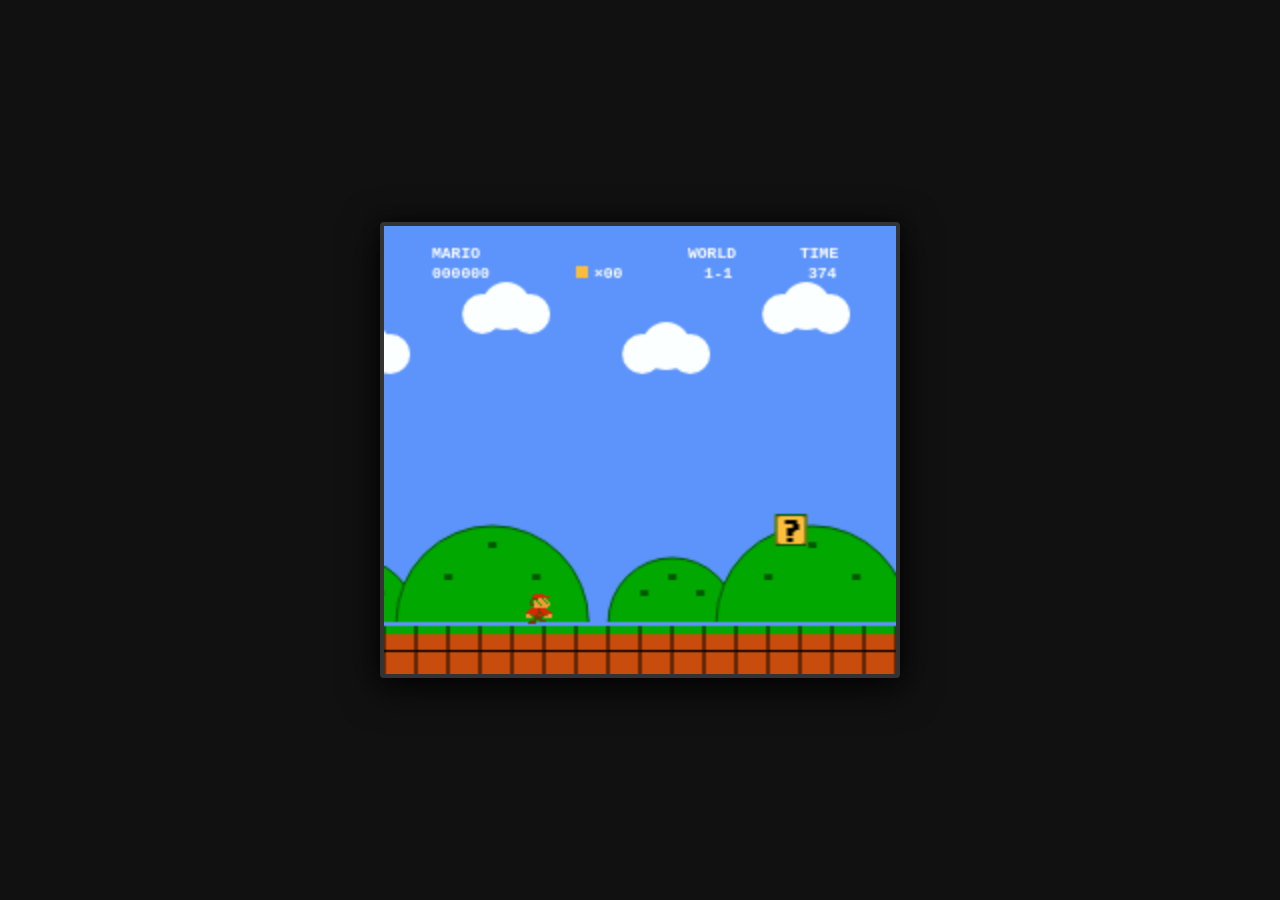
==== index.html @ 2594a38e "Rename .index to index.html" ====
<!DOCTYPE html>
<html lang="en">
<head>
<meta charset="UTF-8">
<meta name="viewport" content="width=device-width, initial-scale=1.0">
<title>Super Mario Auto-Play Retro Demo</title>
<style>
  * {
    margin: 0;
    padding: 0;
    box-sizing: border-box;
  }
  body {
    background: #111;
    display: flex;
    justify-content: center;
    align-items: center;
    min-height: 100vh;
    overflow: hidden;
    font-family: 'Courier New', Courier, monospace;
  }
  #game-container {
    position: relative;
    box-shadow: 0 10px 40px rgba(0,0,0,0.8), 0 0 15px rgba(0,0,0,0.5);
    border: 4px solid #333;
    border-radius: 4px;
    background: #5c94fc;
    line-height: 0;
  }
  canvas {
    image-rendering: pixelated;
    image-rendering: crisp-edges;
    display: block;
  }
</style>
</head>
<body>

<div id="game-container">
  <canvas id="canvas" width="512" height="448"></canvas>
</div>

<script>
// --- VIRTUAL SCREEN CONFIG ---
const V_WIDTH = 256;
const V_HEIGHT = 224;
const canvas = document.getElementById('canvas');
const ctx = canvas.getContext('2d');

// Offscreen buffer for crisp retro pixel scaling
const buffer = document.createElement('canvas');
buffer.width = V_WIDTH;
buffer.height = V_HEIGHT;
const bctx = buffer.getContext('2d');
bctx.imageSmoothingEnabled = false;

// --- AUDIO SYNTHESIS (Web Audio API) ---
const AudioEngine = {
  ctx: null,
  init() {
    if (!this.ctx) {
      const AudioContext = window.AudioContext || window.webkitAudioContext;
      if (AudioContext) this.ctx = new AudioContext();
    }
  },
  playJump() {
    if (!this.ctx) return;
    const now = this.ctx.currentTime;
    const osc = this.ctx.createOscillator();
    const gain = this.ctx.createGain();
    osc.type = 'square';
    osc.frequency.setValueAtTime(140, now);
    osc.frequency.exponentialRampToValueAtTime(560, now + 0.16);
    gain.gain.setValueAtTime(0.08, now);
    gain.gain.linearRampToValueAtTime(0, now + 0.16);
    osc.connect(gain);
    gain.connect(this.ctx.destination);
    osc.start(now);
    osc.stop(now + 0.16);
  },
  playStomp() {
    if (!this.ctx) return;
    const now = this.ctx.currentTime;
    const osc = this.ctx.createOscillator();
    const gain = this.ctx.createGain();
    osc.type = 'triangle';
    osc.frequency.setValueAtTime(120, now);
    osc.frequency.exponentialRampToValueAtTime(30, now + 0.12);
    gain.gain.setValueAtTime(0.12, now);
    gain.gain.linearRampToValueAtTime(0, now + 0.12);
    osc.connect(gain);
    gain.connect(this.ctx.destination);
    osc.start(now);
    osc.stop(now + 0.12);
  },
  playCoin() {
    if (!this.ctx) return;
    const now = this.ctx.currentTime;
    const osc = this.ctx.createOscillator();
    const gain = this.ctx.createGain();
    osc.type = 'sine';
    osc.frequency.setValueAtTime(987.77, now); // B5
    osc.frequency.setValueAtTime(1318.51, now + 0.08); // E6
    gain.gain.setValueAtTime(0.08, now);
    gain.gain.linearRampToValueAtTime(0, now + 0.35);
    osc.connect(gain);
    gain.connect(this.ctx.destination);
    osc.start(now);
    osc.stop(now + 0.35);
  },
  playBump() {
    if (!this.ctx) return;
    const now = this.ctx.currentTime;
    const osc = this.ctx.createOscillator();
    const gain = this.ctx.createGain();
    osc.type = 'square';
    osc.frequency.setValueAtTime(240, now);
    osc.frequency.exponentialRampToValueAtTime(60, now + 0.08);
    gain.gain.setValueAtTime(0.08, now);
    gain.gain.linearRampToValueAtTime(0, now + 0.08);
    osc.connect(gain);
    gain.connect(this.ctx.destination);
    osc.start(now);
    osc.stop(now + 0.08);
  }
};

window.addEventListener('click', () => AudioEngine.init(), { once: true });
window.addEventListener('keydown', () => AudioEngine.init(), { once: true });

// --- COLOR PALETTE (Accurate NES) ---
const C = {
  sky: '#5c94fc',
  groundTop: '#00a800',
  groundDark: '#c84c0c',
  brickLight: '#fc9838',
  brickDark: '#c84c0c',
  brickLine: '#000000',
  qYellow: '#fcbc3c',
  qDark: '#c84c0c',
  qEmpty: '#8c5828',
  white: '#ffffff',
  black: '#000000',
  marioRed: '#d82800',
  marioSkin: '#fc9838',
  marioBrown: '#684000',
  marioBlue: '#0040a0',
  goombaBrown: '#a81000',
  goombaSkin: '#fc9838',
  pipeGreen: '#00a800',
  pipeDark: '#005800',
  pipeLight: '#80d010',
  hillGreen: '#00a800',
  hillBorder: '#005800',
  cloudWhite: '#fcffff',
  cloudBorder: '#9cd8fc'
};

// --- SPRITE GENERATION ENGINE ---
function createPixelSprite(width, height, pixelMap, palette) {
  const c = document.createElement('canvas');
  c.width = width;
  c.height = height;
  const ctx = c.getContext('2d');
  for (let y = 0; y < height; y++) {
    const row = pixelMap[y];
    if (!row) continue;
    for (let x = 0; x < width; x++) {
      const char = row[x];
      if (char && char !== '.' && palette[char]) {
        ctx.fillStyle = palette[char];
        ctx.fillRect(x, y, 1, 1);
      }
    }
  }
  return c;
}

// 16x16 Mario Frames (Small Mario)
const MARIO_PAL = { 'R': C.marioRed, 'S': C.marioSkin, 'B': C.marioBrown };
const marioRun1 = createPixelSprite(16, 16, [
  ".....RRRRR......",
  "....RRRRRRRRR...",
  "....BBBSS.S.....",
  "...B.S.SSS.S....",
  "...B.SS.SSS.S...",
  "...BBSSS.SSSS...",
  ".....SSSSSSS....",
  "...RRRRBRRR.....",
  "..RRRRRBRRRRR...",
  ".RRRRRRBBRRRRR..",
  ".SS.RRBRRBR.SS..",
  ".SSS.BBBB.SSSS..",
  ".....BBBB.......",
  "...BBB..BBB.....",
  "..BBBB..........",
  "................"
], MARIO_PAL);

const marioRun2 = createPixelSprite(16, 16, [
  ".....RRRRR......",
  "....RRRRRRRRR...",
  "....BBBSS.S.....",
  "...B.S.SSS.S....",
  "...B.SS.SSS.S...",
  "...BBSSS.SSSS...",
  ".....SSSSSSS....",
  "....RRRBRRR.....",
  "...RRRRBRRRRR...",
  "..RRRRRBBRRRRR..",
  "..SS.RBRRBR.SS..",
  ".SSS.BBBB.SSSS..",
  "....BBBBBB......",
  "...BBBB..BB.....",
  "....BBB.........",
  "................"
], MARIO_PAL);

const marioRun3 = createPixelSprite(16, 16, [
  ".....RRRRR......",
  "....RRRRRRRRR...",
  "....BBBSS.S.....",
  "...B.S.SSS.S....",
  "...B.SS.SSS.S...",
  "...BBSSS.SSSS...",
  ".....SSSSSSS....",
  ".....RRRBRR.....",
  "...RRRRRBRRR....",
  "..RRRRRRBBRRRR..",
  "..SS.RRBRRBR.SS.",
  ".SSS.BBBB.SSSS..",
  "....BBBBBB......",
  "...BBBB.BBBB....",
  "..BBBB...BBBB...",
  "................"
], MARIO_PAL);

const marioJump = createPixelSprite(16, 16, [
  ".....RRRRR......",
  "....RRRRRRRRR...",
  "....BBBSS.S.....",
  "...B.S.SSS.S....",
  "...B.SS.SSS.S...",
  "...BBSSS.SSSS...",
  ".....SSSSSSS....",
  "....RRRBRR......",
  "..RRRRRRBRRR....",
  ".RRRRRRRBBRRR...",
  ".SS.RRRBRRBR....",
  ".SSS.BBBB.SSSS..",
  "....BBBBBBBSSS..",
  "...BBBB.BBBB....",
  "..BBBB...BBB....",
  ".BBBB..........."
], MARIO_PAL);

// Goomba Sprites
const GOOMBA_PAL = { 'B': C.goombaBrown, 'S': C.goombaSkin, 'K': C.black, 'W': C.white };
const goomba1 = createPixelSprite(16, 16, [
  "......BBBB......",
  "....BBBBBBBB....",
  "...BBBBBBBBBB...",
  "..BBBBBBBBBBBB..",
  ".BBBWKBBBBKWBBB.",
  ".BBBWKBBBBKWBBB.",
  ".BBBWKBBBBKWBBB.",
  "BBBBKKBBBBKKBBBB",
  "BBBBSSSSSSSSBBBB",
  ".BBSSSSSSSSSSBB.",
  "..SSSSSSSSSSSS..",
  "..SSSSSSSSSSSS..",
  "...KKKK..KKKK...",
  "..KKKKK..KKKKK..",
  "..KKKK....KKKK..",
  "................"
], GOOMBA_PAL);

const goomba2 = createPixelSprite(16, 16, [
  "......BBBB......",
  "....BBBBBBBB....",
  "...BBBBBBBBBB...",
  "..BBBBBBBBBBBB..",
  ".BBBWKBBBBKWBBB.",
  ".BBBWKBBBBKWBBB.",
  ".BBBWKBBBBKWBBB.",
  "BBBBKKBBBBKKBBBB",
  "BBBBSSSSSSSSBBBB",
  ".BBSSSSSSSSSSBB.",
  "..SSSSSSSSSSSS..",
  "..SSSSSSSSSSSS..",
  "....KKKK.KKKK...",
  "...KKKKK.KKKKK..",
  "....KKKK..KKKK..",
  "................"
], GOOMBA_PAL);

const goombaFlat = createPixelSprite(16, 16, [
  "................",
  "................",
  "................",
  "................",
  "................",
  "................",
  "................",
  "................",
  "....BBBBBBBB....",
  "..BBBWKKWWKBB...",
  ".BBBBSSSSSSSSBB.",
  "BBSSSSSSSSSSSSBB",
  "BBKKKKKKKKKKKKBB",
  "KKKKKKKKKKKKKKKK",
  "................",
  "................"
], GOOMBA_PAL);

// Piranha Plant Sprites
const PIRANHA_PAL = { 'R': '#d82800', 'W': '#ffffff', 'G': '#00a800', 'K': '#005800' };
const piranha1 = createPixelSprite(16, 24, [
  ".....RRRRRR.....",
  "...RRRWWWWRRR...",
  "..RRRWWWWWWWWR..",
  ".RRRRWWWWWWWWRR.",
  ".RRRWWWWWWWWWWR.",
  ".RRRWWRRRRWWRRR.",
  "..RRRRRRRRRRRR..",
  "...RRRRRRRRRR...",
  "....WWWWWWWW....",
  "....RRRRRRRR....",
  ".....GGGGGG.....",
  ".....GKKKKG.....",
  ".....GKKKKG.....",
  ".....GKKKKG.....",
  "....GGKKKKGG....",
  "...GGGGKKGGGG...",
  "..GGGGGKKGGGGG..",
  ".....GKKKKG.....",
  ".....GKKKKG.....",
  ".....GKKKKG.....",
  ".....GKKKKG.....",
  ".....GKKKKG.....",
  ".....GKKKKG.....",
  ".....GKKKKG....."
], PIRANHA_PAL);

const piranha2 = createPixelSprite(16, 24, [
  ".....RRRRRR.....",
  "...RRRRRRRRRR...",
  "..RRRWWWWWWWWR..",
  ".RRRWWRRRRRWWWR.",
  ".RRRWWRRRRRWWWR.",
  ".RRRWWWWWWWWWWR.",
  "..RRRRRRRRRRRR..",
  "...RRRRRRRRRR...",
  "....WWWWWWWW....",
  "....RRRRRRRR....",
  ".....GGGGGG.....",
  ".....GKKKKG.....",
  ".....GKKKKG.....",
  ".....GKKKKG.....",
  "....GGKKKKGG....",
  "...GGGGKKGGGG...",
  "..GGGGGKKGGGGG..",
  ".....GKKKKG.....",
  ".....GKKKKG.....",
  ".....GKKKKG.....",
  ".....GKKKKG.....",
  ".....GKKKKG.....",
  ".....GKKKKG.....",
  ".....GKKKKG....."
], PIRANHA_PAL);

// Block Textures
function drawQuestionBlock(ctx, x, y, frame) {
  ctx.fillStyle = C.qYellow;
  ctx.fillRect(x, y, 16, 16);
  ctx.fillStyle = C.qDark;
  ctx.strokeRect(x + 0.5, y + 0.5, 15, 15);
  ctx.fillRect(x + 1, y + 1, 1, 1);
  ctx.fillRect(x + 14, y + 1, 1, 1);
  ctx.fillRect(x + 1, y + 14, 1, 1);
  ctx.fillRect(x + 14, y + 14, 1, 1);
  ctx.fillStyle = C.black;
  ctx.fillRect(x + 5, y + 3, 6, 2);
  ctx.fillRect(x + 9, y + 5, 3, 3);
  ctx.fillRect(x + 6, y + 7, 4, 2);
  ctx.fillRect(x + 6, y + 9, 3, 2);
  ctx.fillRect(x + 6, y + 12, 3, 2);
}

function drawEmptyBlock(ctx, x, y) {
  ctx.fillStyle = C.qEmpty;
  ctx.fillRect(x, y, 16, 16);
  ctx.fillStyle = '#4c2800';
  ctx.strokeRect(x + 0.5, y + 0.5, 15, 15);
  ctx.fillRect(x + 1, y + 1, 2, 2);
  ctx.fillRect(x + 13, y + 1, 2, 2);
  ctx.fillRect(x + 1, y + 13, 2, 2);
  ctx.fillRect(x + 13, y + 13, 2, 2);
}

function drawBrickBlock(ctx, x, y) {
  ctx.fillStyle = C.brickDark;
  ctx.fillRect(x, y, 16, 16);
  ctx.fillStyle = C.brickLight;
  ctx.fillRect(x + 1, y + 1, 6, 3);
  ctx.fillRect(x + 9, y + 1, 6, 3);
  ctx.fillRect(x + 1, y + 5, 2, 3);
  ctx.fillRect(x + 5, y + 5, 6, 3);
  ctx.fillRect(x + 13, y + 5, 2, 3);
  ctx.fillRect(x + 1, y + 9, 6, 3);
  ctx.fillRect(x + 9, y + 9, 6, 3);
  ctx.fillRect(x + 1, y + 13, 2, 2);
  ctx.fillRect(x + 5, y + 13, 6, 2);
  ctx.fillRect(x + 13, y + 13, 2, 2);
  ctx.fillStyle = C.brickLine;
  ctx.fillRect(x, y + 4, 16, 1);
  ctx.fillRect(x, y + 8, 16, 1);
  ctx.fillRect(x, y + 12, 16, 1);
  ctx.fillRect(x + 8, y, 1, 4);
  ctx.fillRect(x + 4, y + 4, 1, 4);
  ctx.fillRect(x + 12, y + 4, 1, 4);
  ctx.fillRect(x + 8, y + 8, 1, 4);
  ctx.fillRect(x + 4, y + 12, 1, 4);
  ctx.fillRect(x + 12, y + 12, 1, 4);
}

function drawPipe(ctx, x, y, height) {
  const topH = 15;
  // Rim
  ctx.fillStyle = C.pipeGreen;
  ctx.fillRect(x - 2, y, 36, topH);
  ctx.fillStyle = C.pipeLight;
  ctx.fillRect(x, y + 2, 4, topH - 4);
  ctx.fillStyle = C.pipeDark;
  ctx.fillRect(x + 28, y + 1, 4, topH - 2);
  ctx.fillStyle = C.black;
  ctx.strokeRect(x - 1.5, y + 0.5, 35, topH - 1);
  // Shaft
  const shaftH = height - topH;
  ctx.fillStyle = C.pipeGreen;
  ctx.fillRect(x, y + topH, 32, shaftH);
  ctx.fillStyle = C.pipeLight;
  ctx.fillRect(x + 2, y + topH, 4, shaftH);
  ctx.fillStyle = C.pipeDark;
  ctx.fillRect(x + 26, y + topH, 4, shaftH);
  ctx.fillStyle = C.black;
  ctx.strokeRect(x + 0.5, y + topH - 0.5, 31, shaftH);
}

// --- LEVEL & SCRIPT SETUP ---
const LEVEL_LENGTH = 1600;
let score = 0;
let coins = 0;

// World objects blueprint generator for full seamless looping
function createWorld() {
  return {
    blocks: [
      { id: 1, x: 260, y: 144, type: '?', hit: false, bounce: 0 },
      { id: 2, x: 340, y: 144, type: 'brick', hit: false, bounce: 0 },
      { id: 3, x: 356, y: 144, type: '?', hit: false, bounce: 0 },
      { id: 4, x: 372, y: 144, type: 'brick', hit: false, bounce: 0 },
      { id: 5, x: 388, y: 144, type: '?', hit: false, bounce: 0 },
      { id: 6, x: 404, y: 144, type: 'brick', hit: false, bounce: 0 },
      { id: 7, x: 388, y: 80,  type: '?', hit: false, bounce: 0 },
      { id: 8, x: 740, y: 144, type: 'brick', hit: false, bounce: 0 },
      { id: 9, x: 756, y: 144, type: '?', hit: false, bounce: 0 },
      { id: 10, x: 772, y: 144, type: 'brick', hit: false, bounce: 0 },
      { id: 11, x: 1080, y: 144, type: '?', hit: false, bounce: 0 },
      { id: 12, x: 1120, y: 80,  type: '?', hit: false, bounce: 0 }
    ],
    pipes: [
      { x: 480, h: 32, plant: false },
      { x: 620, h: 48, plant: true, piranhaY: 0, piranhaDir: 1 },
      { x: 860, h: 64, plant: true, piranhaY: 0, piranhaDir: 1 },
      { x: 1260, h: 40, plant: true, piranhaY: 0, piranhaDir: 1 }
    ],
    goombas: [
      { id: 1, x: 360, y: 184, vx: -0.6, state: 'walk', anim: 0, timer: 0 },
      { id: 2, x: 570, y: 184, vx: -0.6, state: 'walk', anim: 0, timer: 0 },
      { id: 3, x: 790, y: 184, vx: -0.6, state: 'walk', anim: 0, timer: 0 },
      { id: 4, x: 820, y: 184, vx: -0.6, state: 'walk', anim: 0, timer: 0 },
      { id: 5, x: 1200, y: 184, vx: -0.6, state: 'walk', anim: 0, timer: 0 }
    ],
    particles: []
  };
}

let world = createWorld();

// Mario state
const mario = {
  x: 40,
  y: 184,
  vx: 1.5,
  vy: 0,
  grounded: true,
  jumping: false,
  frameTimer: 0,
  animFrame: 0
};

// Jump sequence script keyed to exact X positions for speedrun perfection
const scriptedJumps = [
  { triggerX: 236, vy: -5.4 }, // Jump into first ? block
  { triggerX: 334, vy: -5.4 }, // Jump onto brick row
  { triggerX: 374, vy: -5.5 }, // High jump to hit top block
  { triggerX: 440, vy: -5.0 }, // Clear first pipe
  { triggerX: 520, vy: -4.5 }, // Stomp Goomba #2
  { triggerX: 580, vy: -5.8 }, // Leap over second tall pipe
  { triggerX: 728, vy: -5.2 }, // Hit ? block in cluster
  { triggerX: 760, vy: -4.2 }, // Bounce stomp Goomba #3
  { triggerX: 820, vy: -6.0 }, // High leap over tall pipe
  { triggerX: 1056, vy: -5.4 }, // Hit ? block
  { triggerX: 1096, vy: -5.6 }, // Hit high ? block
  { triggerX: 1160, vy: -4.2 }, // Stomp Goomba #5
  { triggerX: 1220, vy: -5.5 }, // Clear final pipe
  { triggerX: 1450, vy: -5.0 }  // Victory hurdle before smooth loop
];

// --- SCENERY DRAWING (Background Hills & Clouds) ---
function drawCloud(ctx, x, y) {
  ctx.fillStyle = C.cloudWhite;
  ctx.beginPath();
  ctx.arc(x + 12, y + 12, 10, 0, Math.PI * 2);
  ctx.arc(x + 24, y + 8, 12, 0, Math.PI * 2);
  ctx.arc(x + 36, y + 12, 10, 0, Math.PI * 2);
  ctx.fill();
  ctx.fillRect(x + 10, y + 10, 28, 8);
}

function drawHill(ctx, x, y, r) {
  ctx.fillStyle = C.hillGreen;
  ctx.beginPath();
  ctx.arc(x, y + r, r, Math.PI, 0);
  ctx.fill();
  ctx.strokeStyle = C.hillBorder;
  ctx.lineWidth = 1;
  ctx.stroke();
  // Hill spots
  ctx.fillStyle = C.hillBorder;
  ctx.fillRect(x - 2, y + 8, 4, 3);
  ctx.fillRect(x - r / 2, y + r / 2, 4, 3);
  ctx.fillRect(x + r / 2 - 4, y + r / 2, 4, 3);
}

// --- MAIN SIMULATION & RENDER LOOP ---
let globalFrame = 0;

function update() {
  globalFrame++;

  // Mario running logic
  mario.x += mario.vx;
  mario.y += mario.vy;

  // Apply gravity
  if (!mario.grounded) {
    mario.vy += 0.28;
  }

  // Ground collision
  const groundLevel = 184;
  let currentSurfaceY = groundLevel;

  // Pipe collisions (land on top)
  world.pipes.forEach(pipe => {
    const pipeTop = 200 - pipe.h;
    if (mario.x + 12 > pipe.x && mario.x + 4 < pipe.x + 32) {
      if (mario.y + 16 <= pipeTop + 6 && mario.vy >= 0) {
        currentSurfaceY = Math.min(currentSurfaceY, pipeTop - 16);
      }
    }
  });

  // Block top collisions (stand on blocks)
  world.blocks.forEach(b => {
    if (mario.x + 12 > b.x && mario.x + 4 < b.x + 16) {
      if (mario.y + 16 <= b.y + 6 && mario.vy >= 0) {
        currentSurfaceY = Math.min(currentSurfaceY, b.y - 16);
      }
    }
  });

  if (mario.y >= currentSurfaceY) {
    mario.y = currentSurfaceY;
    mario.vy = 0;
    mario.grounded = true;
  } else {
    mario.grounded = false;
  }

  // Scripted Jumping
  scriptedJumps.forEach(j => {
    if (Math.abs(mario.x - j.triggerX) < mario.vx) {
      mario.vy = j.vy;
      mario.grounded = false;
      AudioEngine.playJump();
    }
  });

  // Under-block bumping detection
  world.blocks.forEach(b => {
    if (!b.hit && mario.vy < 0) {
      if (mario.x + 12 > b.x && mario.x + 4 < b.x + 16) {
        if (mario.y <= b.y + 16 && mario.y >= b.y + 8) {
          b.hit = true;
          b.bounce = -4;
          mario.vy = 1;
          AudioEngine.playBump();

          if (b.type === '?') {
            AudioEngine.playCoin();
            coins++;
            score += 200;
            // Pop out animated coin particle
            world.particles.push({
              x: b.x + 4,
              y: b.y - 12,
              vy: -4,
              timer: 0,
              type: 'coin'
            });
          }
        }
      }
    }
    // Block bounce physics
    if (b.bounce < 0) {
      b.bounce += 0.5;
    } else {
      b.bounce = 0;
    }
  });

  // Piranha plant animation in pipes
  world.pipes.forEach(pipe => {
    if (pipe.plant) {
      // Retract plant safely into pipe if Mario is close
      const dist = Math.abs((mario.x + 8) - (pipe.x + 16));
      if (dist < 48) {
        if (pipe.piranhaY < 24) pipe.piranhaY += 1.2;
      } else {
        if (pipe.piranhaDir === 1) {
          pipe.piranhaY -= 0.35;
          if (pipe.piranhaY <= -20) pipe.piranhaDir = -1;
        } else {
          pipe.piranhaY += 0.35;
          if (pipe.piranhaY >= 20) pipe.piranhaDir = 1;
        }
      }
    }
  });

  // Goombas update & stomp detection
  world.goombas.forEach(g => {
    if (g.state === 'walk') {
      g.x += g.vx;
      g.anim += 0.08;

      // Mario stomp Goomba
      if (
        mario.x + 12 > g.x &&
        mario.x + 4 < g.x + 16 &&
        mario.y + 16 >= g.y &&
        mario.y + 16 <= g.y + 10 &&
        mario.vy > 0
      ) {
        g.state = 'flat';
        mario.vy = -3.2; // Bounce Mario up
        score += 100;
        AudioEngine.playStomp();
      }
    } else if (g.state === 'flat') {
      g.timer++;
    }
  });

  // Floating score/coin particles update
  for (let i = world.particles.length - 1; i >= 0; i--) {
    const p = world.particles[i];
    p.y += p.vy;
    p.vy += 0.25;
    p.timer++;
    if (p.timer > 30) {
      world.particles.splice(i, 1);
    }
  }

  // Mario Animation state
  if (mario.grounded) {
    mario.frameTimer += 0.2;
    mario.animFrame = Math.floor(mario.frameTimer) % 3;
  }

  // Seamless World Loop Reset
  if (mario.x >= LEVEL_LENGTH) {
    mario.x = 40;
    world = createWorld(); // Fresh reset for seamless continuity
  }
}

function render() {
  // Clear buffer
  bctx.fillStyle = C.sky;
  bctx.fillRect(0, 0, V_WIDTH, V_HEIGHT);

  // Camera follows Mario smoothly with dynamic lead
  const cameraX = mario.x - 70;

  // --- PARALLAX BACKGROUND ---
  // Far clouds (0.2x speed)
  const cloudOffset = -(cameraX * 0.2) % 300;
  for (let cx = cloudOffset - 100; cx < V_WIDTH + 100; cx += 150) {
    drawCloud(bctx, cx, 32);
    drawCloud(bctx, cx + 80, 52);
  }

  // Hills (0.4x speed)
  const hillOffset = -(cameraX * 0.4) % 250;
  for (let hx = hillOffset - 80; hx < V_WIDTH + 80; hx += 160) {
    drawHill(bctx, hx, 150, 48);
    drawHill(bctx, hx + 90, 166, 32);
  }

  // Ground layer
  bctx.fillStyle = C.groundTop;
  bctx.fillRect(0, 200, V_WIDTH, 4);
  bctx.fillStyle = C.groundDark;
  bctx.fillRect(0, 204, V_WIDTH, 20);

  // Ground brick grid seams
  bctx.fillStyle = C.brickLine;
  const groundTileOffset = -cameraX % 16;
  for (let gx = groundTileOffset; gx < V_WIDTH; gx += 16) {
    bctx.fillRect(gx, 200, 1, 24);
    bctx.fillRect(gx, 212, 16, 1);
  }

  bctx.save();
  bctx.translate(-cameraX, 0);

  // --- BLOCKS ---
  world.blocks.forEach(b => {
    const drawY = b.y + b.bounce;
    if (b.type === '?') {
      if (b.hit) {
        drawEmptyBlock(bctx, b.x, drawY);
      } else {
        drawQuestionBlock(bctx, b.x, drawY, globalFrame);
      }
    } else if (b.type === 'brick') {
      drawBrickBlock(bctx, b.x, drawY);
    }
  });

  // --- PIPES & PIRANHA PLANTS ---
  world.pipes.forEach(pipe => {
    const pipeTop = 200 - pipe.h;

    // Draw Piranha behind pipe rim
    if (pipe.plant) {
      const piranhaSprite = Math.floor(globalFrame / 10) % 2 === 0 ? piranha1 : piranha2;
      const pY = pipeTop + pipe.piranhaY;
      bctx.drawImage(piranhaSprite, pipe.x + 8, pY);
    }

    // Pipe body covers plant stalk
    drawPipe(bctx, pipe.x, pipeTop, pipe.h);
  });

  // --- GOOMBAS ---
  world.goombas.forEach(g => {
    if (g.state === 'walk') {
      const frame = Math.floor(g.anim) % 2 === 0 ? goomba1 : goomba2;
      bctx.drawImage(frame, g.x, g.y);
    } else if (g.state === 'flat' && g.timer < 30) {
      bctx.drawImage(goombaFlat, g.x, g.y + 6);
    }
  });

  // --- COIN PARTICLES ---
  world.particles.forEach(p => {
    if (p.type === 'coin') {
      bctx.fillStyle = C.qYellow;
      const spin = Math.floor(p.timer / 3) % 4;
      const w = spin === 1 || spin === 3 ? 4 : 8;
      bctx.fillRect(p.x + (8 - w) / 2, p.y, w, 12);
      bctx.fillStyle = C.white;
      bctx.fillRect(p.x + (8 - w) / 2 + 1, p.y + 2, 2, 8);
    }
  });

  // --- MARIO ---
  let marioSprite;
  if (!mario.grounded) {
    marioSprite = marioJump;
  } else {
    marioSprite = [marioRun1, marioRun2, marioRun3][mario.animFrame];
  }
  bctx.drawImage(marioSprite, mario.x, mario.y);

  bctx.restore();

  // --- RETRO HUD (Fixed on top of screen) ---
  bctx.font = 'bold 8px "Courier New", monospace';
  bctx.fillStyle = C.white;

  // MARIO & Score
  bctx.fillText('MARIO', 24, 16);
  bctx.fillText(String(score).padStart(6, '0'), 24, 26);

  // Coins counter
  bctx.fillStyle = C.qYellow;
  bctx.fillRect(96, 20, 6, 6);
  bctx.fillStyle = C.white;
  bctx.fillText('×' + String(coins).padStart(2, '0'), 105, 26);

  // World info
  bctx.fillText('WORLD', 152, 16);
  bctx.fillText('1-1', 160, 26);

  // Time
  bctx.fillText('TIME', 208, 16);
  bctx.fillText('374', 212, 26);

  // Scale crisp virtual buffer to fit real canvas
  ctx.drawImage(buffer, 0, 0, canvas.width, canvas.height);
}

// --- GAME LOOP ---
function loop() {
  update();
  render();
  requestAnimationFrame(loop);
}

requestAnimationFrame(loop);
</script>
</body>
</html>
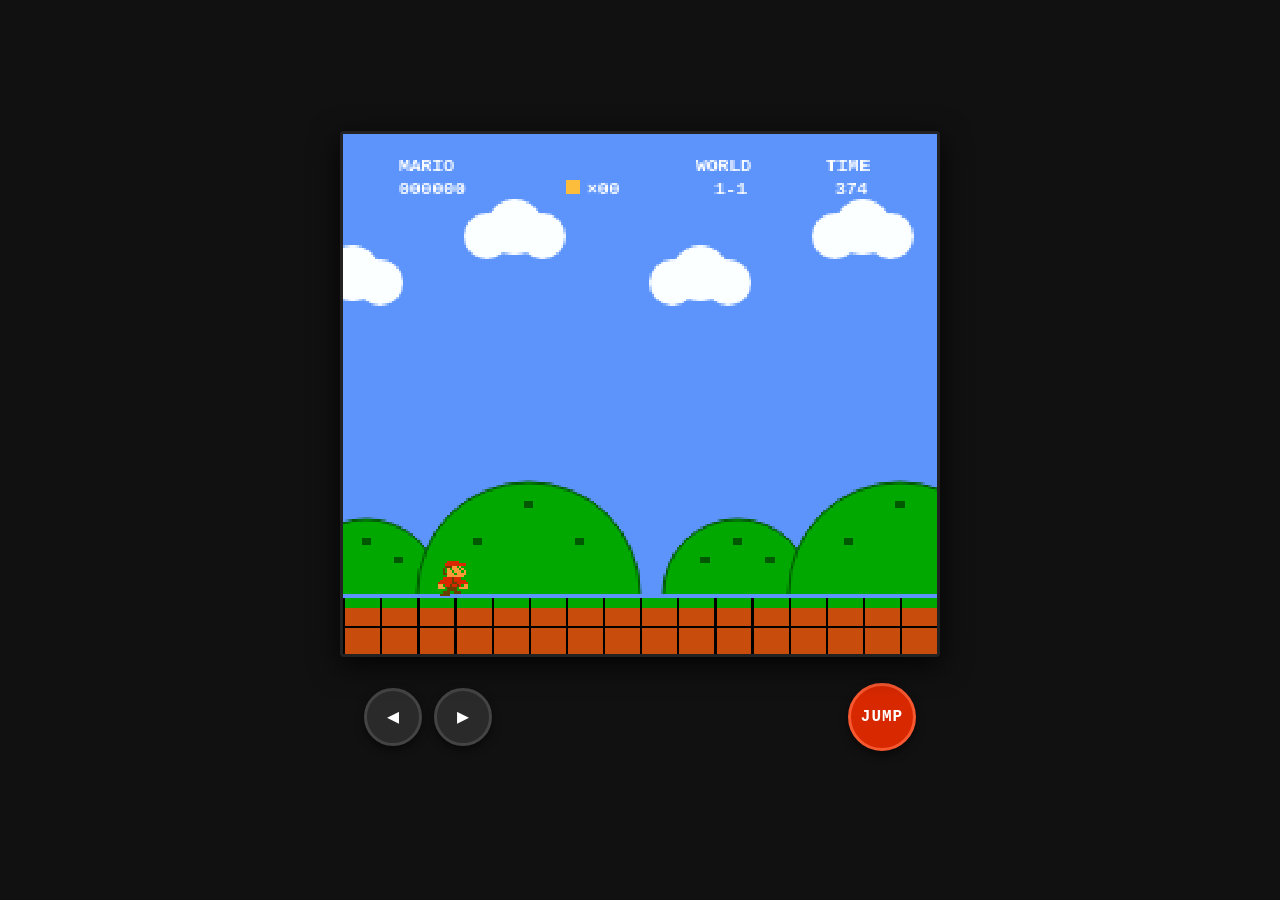
==== commit 8697d871: "Update index.html" ====
--- a/index.html
+++ b/index.html
@@ -2,59 +2,126 @@
 <html lang="en">
 <head>
 <meta charset="UTF-8">
-<meta name="viewport" content="width=device-width, initial-scale=1.0">
-<title>Super Mario Auto-Play Retro Demo</title>
+<meta name="viewport" content="width=device-width, initial-scale=1.0, maximum-scale=1.0, user-scalable=no">
+<title>Super Mario - Mobile & Desktop Playable</title>
 <style>
   * {
     margin: 0;
     padding: 0;
     box-sizing: border-box;
+    -webkit-touch-callout: none;
+    -webkit-user-select: none;
+    user-select: none;
   }
   body {
     background: #111;
     display: flex;
+    flex-direction: column;
     justify-content: center;
     align-items: center;
     min-height: 100vh;
     overflow: hidden;
+    touch-action: none;
     font-family: 'Courier New', Courier, monospace;
   }
-  #game-container {
+  #game-wrapper {
     position: relative;
-    box-shadow: 0 10px 40px rgba(0,0,0,0.8), 0 0 15px rgba(0,0,0,0.5);
-    border: 4px solid #333;
+    display: flex;
+    flex-direction: column;
+    align-items: center;
+    width: 100%;
+    max-width: 600px;
+  }
+  #canvas-container {
+    position: relative;
+    width: 100%;
+    background: #5c94fc;
+    box-shadow: 0 8px 30px rgba(0,0,0,0.8);
+    border: 3px solid #222;
     border-radius: 4px;
-    background: #5c94fc;
     line-height: 0;
+    aspect-ratio: 256 / 224;
   }
   canvas {
+    width: 100%;
+    height: 100%;
     image-rendering: pixelated;
     image-rendering: crisp-edges;
     display: block;
   }
+
+  /* Mobile On-Screen Controller */
+  #touch-controls {
+    display: flex;
+    justify-content: space-between;
+    align-items: center;
+    width: 100%;
+    padding: 18px 24px;
+    margin-top: 8px;
+    touch-action: none;
+  }
+  .dpad {
+    display: flex;
+    gap: 12px;
+  }
+  .btn {
+    width: 58px;
+    height: 58px;
+    background: #2a2a2a;
+    border: 3px solid #444;
+    border-radius: 50%;
+    color: #fff;
+    font-size: 20px;
+    font-weight: bold;
+    display: flex;
+    justify-content: center;
+    align-items: center;
+    box-shadow: 0 4px 8px rgba(0,0,0,0.5);
+    cursor: pointer;
+    transition: transform 0.05s, background 0.05s;
+  }
+  .btn:active, .btn.pressed {
+    background: #444;
+    transform: scale(0.92);
+    border-color: #666;
+  }
+  .btn-jump {
+    width: 68px;
+    height: 68px;
+    background: #d82800;
+    border-color: #f85830;
+    font-size: 16px;
+    letter-spacing: 1px;
+  }
+  .btn-jump:active, .btn-jump.pressed {
+    background: #a81000;
+  }
 </style>
 </head>
 <body>
 
-<div id="game-container">
-  <canvas id="canvas" width="512" height="448"></canvas>
+<div id="game-wrapper">
+  <div id="canvas-container">
+    <canvas id="canvas" width="256" height="224"></canvas>
+  </div>
+
+  <div id="touch-controls">
+    <div class="dpad">
+      <div class="btn" id="btn-left">◀</div>
+      <div class="btn" id="btn-right">▶</div>
+    </div>
+    <div class="btn btn-jump" id="btn-jump">JUMP</div>
+  </div>
 </div>
 
 <script>
-// --- VIRTUAL SCREEN CONFIG ---
 const V_WIDTH = 256;
 const V_HEIGHT = 224;
 const canvas = document.getElementById('canvas');
 const ctx = canvas.getContext('2d');
-
-// Offscreen buffer for crisp retro pixel scaling
-const buffer = document.createElement('canvas');
-buffer.width = V_WIDTH;
-buffer.height = V_HEIGHT;
-const bctx = buffer.getContext('2d');
-bctx.imageSmoothingEnabled = false;
-
-// --- AUDIO SYNTHESIS (Web Audio API) ---
+ctx.imageSmoothingEnabled = false;
+
+// --- AUDIO SYNTHESIS ---
 const AudioEngine = {
   ctx: null,
   init() {
@@ -99,8 +166,8 @@
     const osc = this.ctx.createOscillator();
     const gain = this.ctx.createGain();
     osc.type = 'sine';
-    osc.frequency.setValueAtTime(987.77, now); // B5
-    osc.frequency.setValueAtTime(1318.51, now + 0.08); // E6
+    osc.frequency.setValueAtTime(987.77, now);
+    osc.frequency.setValueAtTime(1318.51, now + 0.08);
     gain.gain.setValueAtTime(0.08, now);
     gain.gain.linearRampToValueAtTime(0, now + 0.35);
     osc.connect(gain);
@@ -126,9 +193,47 @@
 };
 
 window.addEventListener('click', () => AudioEngine.init(), { once: true });
-window.addEventListener('keydown', () => AudioEngine.init(), { once: true });
-
-// --- COLOR PALETTE (Accurate NES) ---
+window.addEventListener('touchstart', () => AudioEngine.init(), { once: true });
+
+// --- INPUT HANDLER (Keyboard + Multi-touch) ---
+const keys = { left: false, right: false, jump: false };
+
+window.addEventListener('keydown', (e) => {
+  AudioEngine.init();
+  if (['ArrowLeft', 'KeyA'].includes(e.code)) keys.left = true;
+  if (['ArrowRight', 'KeyD'].includes(e.code)) keys.right = true;
+  if (['ArrowUp', 'KeyW', 'Space'].includes(e.code)) keys.jump = true;
+});
+
+window.addEventListener('keyup', (e) => {
+  if (['ArrowLeft', 'KeyA'].includes(e.code)) keys.left = false;
+  if (['ArrowRight', 'KeyD'].includes(e.code)) keys.right = false;
+  if (['ArrowUp', 'KeyW', 'Space'].includes(e.code)) keys.jump = false;
+});
+
+function bindTouch(elementId, actionKey) {
+  const btn = document.getElementById(elementId);
+  const press = (e) => {
+    e.preventDefault();
+    AudioEngine.init();
+    keys[actionKey] = true;
+    btn.classList.add('pressed');
+  };
+  const release = (e) => {
+    e.preventDefault();
+    keys[actionKey] = false;
+    btn.classList.remove('pressed');
+  };
+  btn.addEventListener('touchstart', press, { passive: false });
+  btn.addEventListener('touchend', release, { passive: false });
+  btn.addEventListener('touchcancel', release, { passive: false });
+}
+
+bindTouch('btn-left', 'left');
+bindTouch('btn-right', 'right');
+bindTouch('btn-jump', 'jump');
+
+// --- RETRO NES PALETTE ---
 const C = {
   sky: '#5c94fc',
   groundTop: '#00a800',
@@ -144,7 +249,6 @@
   marioRed: '#d82800',
   marioSkin: '#fc9838',
   marioBrown: '#684000',
-  marioBlue: '#0040a0',
   goombaBrown: '#a81000',
   goombaSkin: '#fc9838',
   pipeGreen: '#00a800',
@@ -152,31 +256,29 @@
   pipeLight: '#80d010',
   hillGreen: '#00a800',
   hillBorder: '#005800',
-  cloudWhite: '#fcffff',
-  cloudBorder: '#9cd8fc'
+  cloudWhite: '#fcffff'
 };
 
-// --- SPRITE GENERATION ENGINE ---
+// --- PIXEL SPRITE FACTORY ---
 function createPixelSprite(width, height, pixelMap, palette) {
   const c = document.createElement('canvas');
   c.width = width;
   c.height = height;
-  const ctx = c.getContext('2d');
+  const pctx = c.getContext('2d');
   for (let y = 0; y < height; y++) {
     const row = pixelMap[y];
     if (!row) continue;
     for (let x = 0; x < width; x++) {
       const char = row[x];
       if (char && char !== '.' && palette[char]) {
-        ctx.fillStyle = palette[char];
-        ctx.fillRect(x, y, 1, 1);
+        pctx.fillStyle = palette[char];
+        pctx.fillRect(x, y, 1, 1);
       }
     }
   }
   return c;
 }
 
-// 16x16 Mario Frames (Small Mario)
 const MARIO_PAL = { 'R': C.marioRed, 'S': C.marioSkin, 'B': C.marioBrown };
 const marioRun1 = createPixelSprite(16, 16, [
   ".....RRRRR......",
@@ -254,7 +356,6 @@
   ".BBBB..........."
 ], MARIO_PAL);
 
-// Goomba Sprites
 const GOOMBA_PAL = { 'B': C.goombaBrown, 'S': C.goombaSkin, 'K': C.black, 'W': C.white };
 const goomba1 = createPixelSprite(16, 16, [
   "......BBBB......",
@@ -313,7 +414,6 @@
   "................"
 ], GOOMBA_PAL);
 
-// Piranha Plant Sprites
 const PIRANHA_PAL = { 'R': '#d82800', 'W': '#ffffff', 'G': '#00a800', 'K': '#005800' };
 const piranha1 = createPixelSprite(16, 24, [
   ".....RRRRRR.....",
@@ -369,8 +469,8 @@
   ".....GKKKKG....."
 ], PIRANHA_PAL);
 
-// Block Textures
-function drawQuestionBlock(ctx, x, y, frame) {
+// --- TILE & ENVIRONMENT RENDERERS ---
+function drawQuestionBlock(ctx, x, y) {
   ctx.fillStyle = C.qYellow;
   ctx.fillRect(x, y, 16, 16);
   ctx.fillStyle = C.qDark;
@@ -426,7 +526,6 @@
 
 function drawPipe(ctx, x, y, height) {
   const topH = 15;
-  // Rim
   ctx.fillStyle = C.pipeGreen;
   ctx.fillRect(x - 2, y, 36, topH);
   ctx.fillStyle = C.pipeLight;
@@ -435,7 +534,7 @@
   ctx.fillRect(x + 28, y + 1, 4, topH - 2);
   ctx.fillStyle = C.black;
   ctx.strokeRect(x - 1.5, y + 0.5, 35, topH - 1);
-  // Shaft
+
   const shaftH = height - topH;
   ctx.fillStyle = C.pipeGreen;
   ctx.fillRect(x, y + topH, 32, shaftH);
@@ -447,12 +546,35 @@
   ctx.strokeRect(x + 0.5, y + topH - 0.5, 31, shaftH);
 }
 
-// --- LEVEL & SCRIPT SETUP ---
+function drawCloud(ctx, x, y) {
+  ctx.fillStyle = C.cloudWhite;
+  ctx.beginPath();
+  ctx.arc(x + 12, y + 12, 10, 0, Math.PI * 2);
+  ctx.arc(x + 24, y + 8, 12, 0, Math.PI * 2);
+  ctx.arc(x + 36, y + 12, 10, 0, Math.PI * 2);
+  ctx.fill();
+  ctx.fillRect(x + 10, y + 10, 28, 8);
+}
+
+function drawHill(ctx, x, y, r) {
+  ctx.fillStyle = C.hillGreen;
+  ctx.beginPath();
+  ctx.arc(x, y + r, r, Math.PI, 0);
+  ctx.fill();
+  ctx.strokeStyle = C.hillBorder;
+  ctx.lineWidth = 1;
+  ctx.stroke();
+  ctx.fillStyle = C.hillBorder;
+  ctx.fillRect(x - 2, y + 8, 4, 3);
+  ctx.fillRect(x - r / 2, y + r / 2, 4, 3);
+  ctx.fillRect(x + r / 2 - 4, y + r / 2, 4, 3);
+}
+
+// --- WORLD BLUEPRINT ---
 const LEVEL_LENGTH = 1600;
 let score = 0;
 let coins = 0;
 
-// World objects blueprint generator for full seamless looping
 function createWorld() {
   return {
     blocks: [
@@ -488,132 +610,103 @@
 
 let world = createWorld();
 
-// Mario state
+// Playable Mario State
 const mario = {
   x: 40,
   y: 184,
-  vx: 1.5,
+  vx: 0,
   vy: 0,
+  speed: 1.8,
   grounded: true,
-  jumping: false,
+  facingRight: true,
   frameTimer: 0,
-  animFrame: 0
+  animFrame: 0,
+  canJump: true
 };
 
-// Jump sequence script keyed to exact X positions for speedrun perfection
-const scriptedJumps = [
-  { triggerX: 236, vy: -5.4 }, // Jump into first ? block
-  { triggerX: 334, vy: -5.4 }, // Jump onto brick row
-  { triggerX: 374, vy: -5.5 }, // High jump to hit top block
-  { triggerX: 440, vy: -5.0 }, // Clear first pipe
-  { triggerX: 520, vy: -4.5 }, // Stomp Goomba #2
-  { triggerX: 580, vy: -5.8 }, // Leap over second tall pipe
-  { triggerX: 728, vy: -5.2 }, // Hit ? block in cluster
-  { triggerX: 760, vy: -4.2 }, // Bounce stomp Goomba #3
-  { triggerX: 820, vy: -6.0 }, // High leap over tall pipe
-  { triggerX: 1056, vy: -5.4 }, // Hit ? block
-  { triggerX: 1096, vy: -5.6 }, // Hit high ? block
-  { triggerX: 1160, vy: -4.2 }, // Stomp Goomba #5
-  { triggerX: 1220, vy: -5.5 }, // Clear final pipe
-  { triggerX: 1450, vy: -5.0 }  // Victory hurdle before smooth loop
-];
-
-// --- SCENERY DRAWING (Background Hills & Clouds) ---
-function drawCloud(ctx, x, y) {
-  ctx.fillStyle = C.cloudWhite;
-  ctx.beginPath();
-  ctx.arc(x + 12, y + 12, 10, 0, Math.PI * 2);
-  ctx.arc(x + 24, y + 8, 12, 0, Math.PI * 2);
-  ctx.arc(x + 36, y + 12, 10, 0, Math.PI * 2);
-  ctx.fill();
-  ctx.fillRect(x + 10, y + 10, 28, 8);
-}
-
-function drawHill(ctx, x, y, r) {
-  ctx.fillStyle = C.hillGreen;
-  ctx.beginPath();
-  ctx.arc(x, y + r, r, Math.PI, 0);
-  ctx.fill();
-  ctx.strokeStyle = C.hillBorder;
-  ctx.lineWidth = 1;
-  ctx.stroke();
-  // Hill spots
-  ctx.fillStyle = C.hillBorder;
-  ctx.fillRect(x - 2, y + 8, 4, 3);
-  ctx.fillRect(x - r / 2, y + r / 2, 4, 3);
-  ctx.fillRect(x + r / 2 - 4, y + r / 2, 4, 3);
-}
-
-// --- MAIN SIMULATION & RENDER LOOP ---
 let globalFrame = 0;
 
 function update() {
   globalFrame++;
 
-  // Mario running logic
-  mario.x += mario.vx;
-  mario.y += mario.vy;
-
-  // Apply gravity
+  // Horizontal Movement
+  if (keys.left) {
+    mario.vx = -mario.speed;
+    mario.facingRight = false;
+  } else if (keys.right) {
+    mario.vx = mario.speed;
+    mario.facingRight = true;
+  } else {
+    mario.vx = 0;
+  }
+
+  // Jump Input
+  if (keys.jump && mario.grounded && mario.canJump) {
+    mario.vy = -5.6;
+    mario.grounded = false;
+    mario.canJump = false;
+    AudioEngine.playJump();
+  }
+  if (!keys.jump) {
+    mario.canJump = true;
+  }
+
+  // Gravity
   if (!mario.grounded) {
     mario.vy += 0.28;
   }
 
-  // Ground collision
+  // Next proposed position
+  const nextX = mario.x + mario.vx;
+  const nextY = mario.y + mario.vy;
+
+  // Ground level
   const groundLevel = 184;
-  let currentSurfaceY = groundLevel;
-
-  // Pipe collisions (land on top)
+  let floorY = groundLevel;
+
+  // Pipe Solid Collisions
   world.pipes.forEach(pipe => {
     const pipeTop = 200 - pipe.h;
+    const pipeLeft = pipe.x - 2;
+    const pipeRight = pipe.x + 34;
+
+    // Side collision
+    if (nextY + 16 > pipeTop && mario.y < 200) {
+      if (mario.vx > 0 && mario.x + 14 <= pipeLeft && nextX + 14 >= pipeLeft) {
+        mario.vx = 0;
+      } else if (mario.vx < 0 && mario.x + 2 >= pipeRight && nextX + 2 <= pipeRight) {
+        mario.vx = 0;
+      }
+    }
+
+    // Top collision
     if (mario.x + 12 > pipe.x && mario.x + 4 < pipe.x + 32) {
       if (mario.y + 16 <= pipeTop + 6 && mario.vy >= 0) {
-        currentSurfaceY = Math.min(currentSurfaceY, pipeTop - 16);
+        floorY = Math.min(floorY, pipeTop - 16);
       }
     }
   });
 
-  // Block top collisions (stand on blocks)
+  // Apply horizontal movement
+  mario.x += mario.vx;
+  if (mario.x < 0) mario.x = 0;
+
+  // Block Collisions
   world.blocks.forEach(b => {
-    if (mario.x + 12 > b.x && mario.x + 4 < b.x + 16) {
-      if (mario.y + 16 <= b.y + 6 && mario.vy >= 0) {
-        currentSurfaceY = Math.min(currentSurfaceY, b.y - 16);
-      }
-    }
-  });
-
-  if (mario.y >= currentSurfaceY) {
-    mario.y = currentSurfaceY;
-    mario.vy = 0;
-    mario.grounded = true;
-  } else {
-    mario.grounded = false;
-  }
-
-  // Scripted Jumping
-  scriptedJumps.forEach(j => {
-    if (Math.abs(mario.x - j.triggerX) < mario.vx) {
-      mario.vy = j.vy;
-      mario.grounded = false;
-      AudioEngine.playJump();
-    }
-  });
-
-  // Under-block bumping detection
-  world.blocks.forEach(b => {
-    if (!b.hit && mario.vy < 0) {
-      if (mario.x + 12 > b.x && mario.x + 4 < b.x + 16) {
-        if (mario.y <= b.y + 16 && mario.y >= b.y + 8) {
+    // Underneath bump
+    if (mario.vy < 0 && mario.x + 12 > b.x && mario.x + 4 < b.x + 16) {
+      if (mario.y <= b.y + 16 && mario.y >= b.y + 8) {
+        mario.y = b.y + 16;
+        mario.vy = 1;
+        b.bounce = -4;
+        AudioEngine.playBump();
+
+        if (!b.hit) {
           b.hit = true;
-          b.bounce = -4;
-          mario.vy = 1;
-          AudioEngine.playBump();
-
           if (b.type === '?') {
             AudioEngine.playCoin();
             coins++;
             score += 200;
-            // Pop out animated coin particle
             world.particles.push({
               x: b.x + 4,
               y: b.y - 12,
@@ -625,18 +718,32 @@
         }
       }
     }
-    // Block bounce physics
-    if (b.bounce < 0) {
-      b.bounce += 0.5;
-    } else {
-      b.bounce = 0;
-    }
+
+    // Top of block
+    if (mario.x + 12 > b.x && mario.x + 4 < b.x + 16) {
+      if (mario.y + 16 <= b.y + 6 && mario.vy >= 0) {
+        floorY = Math.min(floorY, b.y - 16);
+      }
+    }
+
+    if (b.bounce < 0) b.bounce += 0.5;
+    else b.bounce = 0;
   });
 
-  // Piranha plant animation in pipes
+  // Apply Vertical movement
+  mario.y += mario.vy;
+
+  if (mario.y >= floorY) {
+    mario.y = floorY;
+    mario.vy = 0;
+    mario.grounded = true;
+  } else {
+    mario.grounded = false;
+  }
+
+  // Piranha Plants
   world.pipes.forEach(pipe => {
     if (pipe.plant) {
-      // Retract plant safely into pipe if Mario is close
       const dist = Math.abs((mario.x + 8) - (pipe.x + 16));
       if (dist < 48) {
         if (pipe.piranhaY < 24) pipe.piranhaY += 1.2;
@@ -652,13 +759,12 @@
     }
   });
 
-  // Goombas update & stomp detection
+  // Goombas stomp & walking
   world.goombas.forEach(g => {
     if (g.state === 'walk') {
       g.x += g.vx;
       g.anim += 0.08;
 
-      // Mario stomp Goomba
       if (
         mario.x + 12 > g.x &&
         mario.x + 4 < g.x + 16 &&
@@ -667,7 +773,7 @@
         mario.vy > 0
       ) {
         g.state = 'flat';
-        mario.vy = -3.2; // Bounce Mario up
+        mario.vy = -3.8;
         score += 100;
         AudioEngine.playStomp();
       }
@@ -676,159 +782,149 @@
     }
   });
 
-  // Floating score/coin particles update
+  // Particle updates
   for (let i = world.particles.length - 1; i >= 0; i--) {
     const p = world.particles[i];
     p.y += p.vy;
     p.vy += 0.25;
     p.timer++;
-    if (p.timer > 30) {
-      world.particles.splice(i, 1);
-    }
-  }
-
-  // Mario Animation state
-  if (mario.grounded) {
+    if (p.timer > 30) world.particles.splice(i, 1);
+  }
+
+  // Mario Animation frames
+  if (mario.grounded && mario.vx !== 0) {
     mario.frameTimer += 0.2;
     mario.animFrame = Math.floor(mario.frameTimer) % 3;
-  }
-
-  // Seamless World Loop Reset
+  } else if (mario.grounded) {
+    mario.animFrame = 0;
+  }
+
+  // Seamless World End Reset
   if (mario.x >= LEVEL_LENGTH) {
     mario.x = 40;
-    world = createWorld(); // Fresh reset for seamless continuity
+    world = createWorld();
   }
 }
 
 function render() {
-  // Clear buffer
-  bctx.fillStyle = C.sky;
-  bctx.fillRect(0, 0, V_WIDTH, V_HEIGHT);
-
-  // Camera follows Mario smoothly with dynamic lead
-  const cameraX = mario.x - 70;
-
-  // --- PARALLAX BACKGROUND ---
-  // Far clouds (0.2x speed)
+  ctx.fillStyle = C.sky;
+  ctx.fillRect(0, 0, V_WIDTH, V_HEIGHT);
+
+  const cameraX = Math.max(0, mario.x - 90);
+
+  // Parallax Clouds
   const cloudOffset = -(cameraX * 0.2) % 300;
   for (let cx = cloudOffset - 100; cx < V_WIDTH + 100; cx += 150) {
-    drawCloud(bctx, cx, 32);
-    drawCloud(bctx, cx + 80, 52);
-  }
-
-  // Hills (0.4x speed)
+    drawCloud(ctx, cx, 32);
+    drawCloud(ctx, cx + 80, 52);
+  }
+
+  // Parallax Hills
   const hillOffset = -(cameraX * 0.4) % 250;
   for (let hx = hillOffset - 80; hx < V_WIDTH + 80; hx += 160) {
-    drawHill(bctx, hx, 150, 48);
-    drawHill(bctx, hx + 90, 166, 32);
-  }
-
-  // Ground layer
-  bctx.fillStyle = C.groundTop;
-  bctx.fillRect(0, 200, V_WIDTH, 4);
-  bctx.fillStyle = C.groundDark;
-  bctx.fillRect(0, 204, V_WIDTH, 20);
-
-  // Ground brick grid seams
-  bctx.fillStyle = C.brickLine;
+    drawHill(ctx, hx, 150, 48);
+    drawHill(ctx, hx + 90, 166, 32);
+  }
+
+  // Ground Tiles
+  ctx.fillStyle = C.groundTop;
+  ctx.fillRect(0, 200, V_WIDTH, 4);
+  ctx.fillStyle = C.groundDark;
+  ctx.fillRect(0, 204, V_WIDTH, 20);
+
+  ctx.fillStyle = C.brickLine;
   const groundTileOffset = -cameraX % 16;
   for (let gx = groundTileOffset; gx < V_WIDTH; gx += 16) {
-    bctx.fillRect(gx, 200, 1, 24);
-    bctx.fillRect(gx, 212, 16, 1);
-  }
-
-  bctx.save();
-  bctx.translate(-cameraX, 0);
-
-  // --- BLOCKS ---
+    ctx.fillRect(gx, 200, 1, 24);
+    ctx.fillRect(gx, 212, 16, 1);
+  }
+
+  ctx.save();
+  ctx.translate(-cameraX, 0);
+
+  // Render Blocks
   world.blocks.forEach(b => {
     const drawY = b.y + b.bounce;
     if (b.type === '?') {
-      if (b.hit) {
-        drawEmptyBlock(bctx, b.x, drawY);
-      } else {
-        drawQuestionBlock(bctx, b.x, drawY, globalFrame);
-      }
+      if (b.hit) drawEmptyBlock(ctx, b.x, drawY);
+      else drawQuestionBlock(ctx, b.x, drawY);
     } else if (b.type === 'brick') {
-      drawBrickBlock(bctx, b.x, drawY);
+      drawBrickBlock(ctx, b.x, drawY);
     }
   });
 
-  // --- PIPES & PIRANHA PLANTS ---
+  // Render Pipes & Plants
   world.pipes.forEach(pipe => {
     const pipeTop = 200 - pipe.h;
-
-    // Draw Piranha behind pipe rim
     if (pipe.plant) {
       const piranhaSprite = Math.floor(globalFrame / 10) % 2 === 0 ? piranha1 : piranha2;
-      const pY = pipeTop + pipe.piranhaY;
-      bctx.drawImage(piranhaSprite, pipe.x + 8, pY);
-    }
-
-    // Pipe body covers plant stalk
-    drawPipe(bctx, pipe.x, pipeTop, pipe.h);
+      ctx.drawImage(piranhaSprite, pipe.x + 8, pipeTop + pipe.piranhaY);
+    }
+    drawPipe(ctx, pipe.x, pipeTop, pipe.h);
   });
 
-  // --- GOOMBAS ---
+  // Render Goombas
   world.goombas.forEach(g => {
     if (g.state === 'walk') {
       const frame = Math.floor(g.anim) % 2 === 0 ? goomba1 : goomba2;
-      bctx.drawImage(frame, g.x, g.y);
+      ctx.drawImage(frame, g.x, g.y);
     } else if (g.state === 'flat' && g.timer < 30) {
-      bctx.drawImage(goombaFlat, g.x, g.y + 6);
+      ctx.drawImage(goombaFlat, g.x, g.y + 6);
     }
   });
 
-  // --- COIN PARTICLES ---
+  // Render Coin Particles
   world.particles.forEach(p => {
     if (p.type === 'coin') {
-      bctx.fillStyle = C.qYellow;
+      ctx.fillStyle = C.qYellow;
       const spin = Math.floor(p.timer / 3) % 4;
       const w = spin === 1 || spin === 3 ? 4 : 8;
-      bctx.fillRect(p.x + (8 - w) / 2, p.y, w, 12);
-      bctx.fillStyle = C.white;
-      bctx.fillRect(p.x + (8 - w) / 2 + 1, p.y + 2, 2, 8);
+      ctx.fillRect(p.x + (8 - w) / 2, p.y, w, 12);
+      ctx.fillStyle = C.white;
+      ctx.fillRect(p.x + (8 - w) / 2 + 1, p.y + 2, 2, 8);
     }
   });
 
-  // --- MARIO ---
+  // Render Mario (with direction flip)
   let marioSprite;
   if (!mario.grounded) {
     marioSprite = marioJump;
+  } else if (mario.vx !== 0) {
+    marioSprite = [marioRun1, marioRun2, marioRun3][mario.animFrame];
   } else {
-    marioSprite = [marioRun1, marioRun2, marioRun3][mario.animFrame];
-  }
-  bctx.drawImage(marioSprite, mario.x, mario.y);
-
-  bctx.restore();
-
-  // --- RETRO HUD (Fixed on top of screen) ---
-  bctx.font = 'bold 8px "Courier New", monospace';
-  bctx.fillStyle = C.white;
-
-  // MARIO & Score
-  bctx.fillText('MARIO', 24, 16);
-  bctx.fillText(String(score).padStart(6, '0'), 24, 26);
-
-  // Coins counter
-  bctx.fillStyle = C.qYellow;
-  bctx.fillRect(96, 20, 6, 6);
-  bctx.fillStyle = C.white;
-  bctx.fillText('×' + String(coins).padStart(2, '0'), 105, 26);
-
-  // World info
-  bctx.fillText('WORLD', 152, 16);
-  bctx.fillText('1-1', 160, 26);
-
-  // Time
-  bctx.fillText('TIME', 208, 16);
-  bctx.fillText('374', 212, 26);
-
-  // Scale crisp virtual buffer to fit real canvas
-  ctx.drawImage(buffer, 0, 0, canvas.width, canvas.height);
-}
-
-// --- GAME LOOP ---
+    marioSprite = marioRun1;
+  }
+
+  ctx.save();
+  if (!mario.facingRight) {
+    ctx.translate(mario.x + 16, mario.y);
+    ctx.scale(-1, 1);
+    ctx.drawImage(marioSprite, 0, 0);
+  } else {
+    ctx.drawImage(marioSprite, mario.x, mario.y);
+  }
+  ctx.restore();
+
+  ctx.restore();
+
+  // Retro HUD
+  ctx.font = 'bold 8px "Courier New", monospace';
+  ctx.fillStyle = C.white;
+  ctx.fillText('MARIO', 24, 16);
+  ctx.fillText(String(score).padStart(6, '0'), 24, 26);
+
+  ctx.fillStyle = C.qYellow;
+  ctx.fillRect(96, 20, 6, 6);
+  ctx.fillStyle = C.white;
+  ctx.fillText('×' + String(coins).padStart(2, '0'), 105, 26);
+
+  ctx.fillText('WORLD', 152, 16);
+  ctx.fillText('1-1', 160, 26);
+
+  ctx.fillText('TIME', 208, 16);
+  ctx.fillText('374', 212, 26);
+}
+
 function loop() {
   update();
   render();
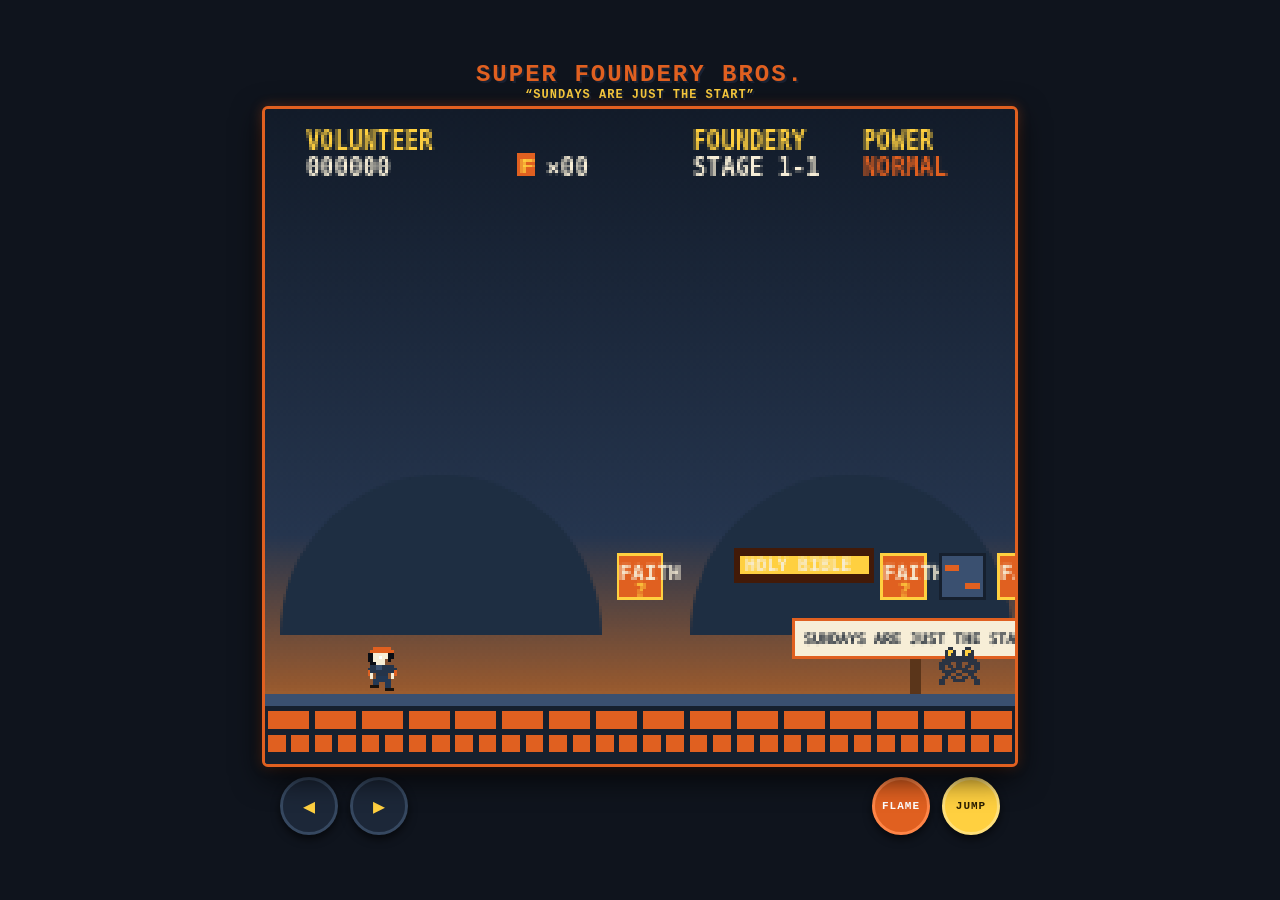
==== commit eb6d492e: "Update index.html" ====
--- a/index.html
+++ b/index.html
@@ -3,7 +3,7 @@
 <head>
 <meta charset="UTF-8">
 <meta name="viewport" content="width=device-width, initial-scale=1.0, maximum-scale=1.0, user-scalable=no">
-<title>Super Mario - Mobile & Desktop Playable</title>
+<title>SUPER FOUNDERY BROS.</title>
 <style>
   * {
     margin: 0;
@@ -14,7 +14,7 @@
     user-select: none;
   }
   body {
-    background: #111;
+    background: #0f141d;
     display: flex;
     flex-direction: column;
     justify-content: center;
@@ -23,6 +23,7 @@
     overflow: hidden;
     touch-action: none;
     font-family: 'Courier New', Courier, monospace;
+    color: #f7eed7;
   }
   #game-wrapper {
     position: relative;
@@ -30,17 +31,35 @@
     flex-direction: column;
     align-items: center;
     width: 100%;
-    max-width: 600px;
+    max-width: 768px;
+    padding: 6px;
+  }
+  #header-banner {
+    text-align: center;
+    margin-bottom: 4px;
+    text-shadow: 2px 2px 0px #1a2233;
+  }
+  #header-banner h1 {
+    font-size: clamp(16px, 4vw, 24px);
+    color: #e06020;
+    letter-spacing: 2px;
+    font-weight: 900;
+  }
+  #header-banner p {
+    font-size: clamp(9px, 2.2vw, 12px);
+    color: #ffd040;
+    letter-spacing: 1px;
+    font-weight: bold;
   }
   #canvas-container {
     position: relative;
     width: 100%;
-    background: #5c94fc;
-    box-shadow: 0 8px 30px rgba(0,0,0,0.8);
-    border: 3px solid #222;
-    border-radius: 4px;
-    line-height: 0;
+    background: #1b283d;
+    box-shadow: 0 10px 30px rgba(0,0,0,0.8), 0 0 12px rgba(224,96,32,0.4);
+    border: 3px solid #e06020;
+    border-radius: 6px;
     aspect-ratio: 256 / 224;
+    overflow: hidden;
   }
   canvas {
     width: 100%;
@@ -49,15 +68,12 @@
     image-rendering: crisp-edges;
     display: block;
   }
-
-  /* Mobile On-Screen Controller */
   #touch-controls {
     display: flex;
     justify-content: space-between;
     align-items: center;
     width: 100%;
-    padding: 18px 24px;
-    margin-top: 8px;
+    padding: 10px 18px 4px 18px;
     touch-action: none;
   }
   .dpad {
@@ -67,40 +83,60 @@
   .btn {
     width: 58px;
     height: 58px;
-    background: #2a2a2a;
-    border: 3px solid #444;
+    background: #1c2738;
+    border: 3px solid #364860;
     border-radius: 50%;
-    color: #fff;
+    color: #ffd040;
     font-size: 20px;
     font-weight: bold;
     display: flex;
     justify-content: center;
     align-items: center;
-    box-shadow: 0 4px 8px rgba(0,0,0,0.5);
+    box-shadow: 0 4px 8px rgba(0,0,0,0.6);
     cursor: pointer;
-    transition: transform 0.05s, background 0.05s;
+    touch-action: none;
   }
   .btn:active, .btn.pressed {
-    background: #444;
+    background: #364860;
     transform: scale(0.92);
-    border-color: #666;
+    border-color: #e06020;
+  }
+  .action-buttons {
+    display: flex;
+    gap: 12px;
+  }
+  .btn-action {
+    width: 58px;
+    height: 58px;
+    font-size: 11px;
+    letter-spacing: 1px;
+  }
+  .btn-fire {
+    background: #e06020;
+    border-color: #ff8547;
+    color: #fff;
+  }
+  .btn-fire:active, .btn-fire.pressed {
+    background: #a84010;
   }
   .btn-jump {
-    width: 68px;
-    height: 68px;
-    background: #d82800;
-    border-color: #f85830;
-    font-size: 16px;
-    letter-spacing: 1px;
+    background: #ffd040;
+    border-color: #ffe07a;
+    color: #2b1f00;
   }
   .btn-jump:active, .btn-jump.pressed {
-    background: #a81000;
+    background: #d4a71c;
   }
 </style>
 </head>
 <body>
 
 <div id="game-wrapper">
+  <div id="header-banner">
+    <h1>SUPER FOUNDERY BROS.</h1>
+    <p>“SUNDAYS ARE JUST THE START”</p>
+  </div>
+
   <div id="canvas-container">
     <canvas id="canvas" width="256" height="224"></canvas>
   </div>
@@ -110,168 +146,140 @@
       <div class="btn" id="btn-left">◀</div>
       <div class="btn" id="btn-right">▶</div>
     </div>
-    <div class="btn btn-jump" id="btn-jump">JUMP</div>
+    <div class="action-buttons">
+      <div class="btn btn-action btn-fire" id="btn-action">FLAME</div>
+      <div class="btn btn-action btn-jump" id="btn-jump">JUMP</div>
+    </div>
   </div>
 </div>
 
 <script>
+// --- CONSTANTS & CONFIG ---
 const V_WIDTH = 256;
 const V_HEIGHT = 224;
 const canvas = document.getElementById('canvas');
 const ctx = canvas.getContext('2d');
 ctx.imageSmoothingEnabled = false;
 
-// --- AUDIO SYNTHESIS ---
+// PALETTE
+const P = {
+  steelDark: '#16202e',
+  steelMid: '#24344a',
+  steelLight: '#3a5070',
+  orange: '#e06020',
+  orangeGlow: '#ff8547',
+  gold: '#ffd040',
+  cream: '#f7eed7',
+  creamDark: '#dbcbb0',
+  blueJeans: '#223854',
+  black: '#0a0d14',
+  white: '#ffffff',
+  green: '#2d843b',
+  wood: '#5a351a',
+  purple: '#6b3270',
+  redError: '#c82828'
+};
+
+// --- AUDIO SYNTHESIZER ---
 const AudioEngine = {
   ctx: null,
   init() {
     if (!this.ctx) {
-      const AudioContext = window.AudioContext || window.webkitAudioContext;
-      if (AudioContext) this.ctx = new AudioContext();
+      const AC = window.AudioContext || window.webkitAudioContext;
+      if (AC) this.ctx = new AC();
     }
   },
-  playJump() {
+  playTone(freqs, duration, type = 'square', vol = 0.08) {
     if (!this.ctx) return;
     const now = this.ctx.currentTime;
     const osc = this.ctx.createOscillator();
     const gain = this.ctx.createGain();
-    osc.type = 'square';
-    osc.frequency.setValueAtTime(140, now);
-    osc.frequency.exponentialRampToValueAtTime(560, now + 0.16);
-    gain.gain.setValueAtTime(0.08, now);
-    gain.gain.linearRampToValueAtTime(0, now + 0.16);
+    osc.type = type;
+    freqs.forEach((f, idx) => {
+      osc.frequency.setValueAtTime(f, now + idx * (duration / freqs.length));
+    });
+    gain.gain.setValueAtTime(vol, now);
+    gain.gain.linearRampToValueAtTime(0, now + duration);
     osc.connect(gain);
     gain.connect(this.ctx.destination);
     osc.start(now);
-    osc.stop(now + 0.16);
+    osc.stop(now + duration);
   },
-  playStomp() {
-    if (!this.ctx) return;
-    const now = this.ctx.currentTime;
-    const osc = this.ctx.createOscillator();
-    const gain = this.ctx.createGain();
-    osc.type = 'triangle';
-    osc.frequency.setValueAtTime(120, now);
-    osc.frequency.exponentialRampToValueAtTime(30, now + 0.12);
-    gain.gain.setValueAtTime(0.12, now);
-    gain.gain.linearRampToValueAtTime(0, now + 0.12);
-    osc.connect(gain);
-    gain.connect(this.ctx.destination);
-    osc.start(now);
-    osc.stop(now + 0.12);
-  },
-  playCoin() {
-    if (!this.ctx) return;
-    const now = this.ctx.currentTime;
-    const osc = this.ctx.createOscillator();
-    const gain = this.ctx.createGain();
-    osc.type = 'sine';
-    osc.frequency.setValueAtTime(987.77, now);
-    osc.frequency.setValueAtTime(1318.51, now + 0.08);
-    gain.gain.setValueAtTime(0.08, now);
-    gain.gain.linearRampToValueAtTime(0, now + 0.35);
-    osc.connect(gain);
-    gain.connect(this.ctx.destination);
-    osc.start(now);
-    osc.stop(now + 0.35);
-  },
-  playBump() {
-    if (!this.ctx) return;
-    const now = this.ctx.currentTime;
-    const osc = this.ctx.createOscillator();
-    const gain = this.ctx.createGain();
-    osc.type = 'square';
-    osc.frequency.setValueAtTime(240, now);
-    osc.frequency.exponentialRampToValueAtTime(60, now + 0.08);
-    gain.gain.setValueAtTime(0.08, now);
-    gain.gain.linearRampToValueAtTime(0, now + 0.08);
-    osc.connect(gain);
-    gain.connect(this.ctx.destination);
-    osc.start(now);
-    osc.stop(now + 0.08);
+  jump() { this.playTone([160, 480], 0.16, 'square', 0.08); },
+  coin() { this.playTone([980, 1320], 0.28, 'sine', 0.1); },
+  powerUp() { this.playTone([260, 330, 390, 520, 660, 780], 0.35, 'triangle', 0.12); },
+  bump() { this.playTone([200, 80], 0.08, 'triangle', 0.1); },
+  stomp() { this.playTone([110, 40], 0.12, 'triangle', 0.12); },
+  flame() { this.playTone([540, 220, 110], 0.15, 'sawtooth', 0.06); },
+  levelClear() {
+    this.playTone([392, 523, 659, 784, 659, 784, 1046], 0.8, 'triangle', 0.15);
   }
 };
 
 window.addEventListener('click', () => AudioEngine.init(), { once: true });
 window.addEventListener('touchstart', () => AudioEngine.init(), { once: true });
 
-// --- INPUT HANDLER (Keyboard + Multi-touch) ---
-const keys = { left: false, right: false, jump: false };
+// --- INPUT HANDLING ---
+const keys = { left: false, right: false, jump: false, action: false };
 
 window.addEventListener('keydown', (e) => {
   AudioEngine.init();
   if (['ArrowLeft', 'KeyA'].includes(e.code)) keys.left = true;
   if (['ArrowRight', 'KeyD'].includes(e.code)) keys.right = true;
   if (['ArrowUp', 'KeyW', 'Space'].includes(e.code)) keys.jump = true;
+  if (['KeyF', 'KeyJ', 'ShiftLeft', 'ShiftRight'].includes(e.code)) {
+    if (!keys.action) shootFlame();
+    keys.action = true;
+  }
 });
 
 window.addEventListener('keyup', (e) => {
   if (['ArrowLeft', 'KeyA'].includes(e.code)) keys.left = false;
   if (['ArrowRight', 'KeyD'].includes(e.code)) keys.right = false;
   if (['ArrowUp', 'KeyW', 'Space'].includes(e.code)) keys.jump = false;
+  if (['KeyF', 'KeyJ', 'ShiftLeft', 'ShiftRight'].includes(e.code)) keys.action = false;
 });
 
-function bindTouch(elementId, actionKey) {
-  const btn = document.getElementById(elementId);
-  const press = (e) => {
+function bindBtn(id, keyName, onPress) {
+  const el = document.getElementById(id);
+  const p = (e) => {
     e.preventDefault();
     AudioEngine.init();
-    keys[actionKey] = true;
-    btn.classList.add('pressed');
+    keys[keyName] = true;
+    el.classList.add('pressed');
+    if (onPress) onPress();
   };
-  const release = (e) => {
+  const r = (e) => {
     e.preventDefault();
-    keys[actionKey] = false;
-    btn.classList.remove('pressed');
+    keys[keyName] = false;
+    el.classList.remove('pressed');
   };
-  btn.addEventListener('touchstart', press, { passive: false });
-  btn.addEventListener('touchend', release, { passive: false });
-  btn.addEventListener('touchcancel', release, { passive: false });
+  el.addEventListener('touchstart', p, { passive: false });
+  el.addEventListener('touchend', r, { passive: false });
+  el.addEventListener('touchcancel', r, { passive: false });
+  el.addEventListener('mousedown', p);
+  el.addEventListener('mouseup', r);
+  el.addEventListener('mouseleave', r);
 }
 
-bindTouch('btn-left', 'left');
-bindTouch('btn-right', 'right');
-bindTouch('btn-jump', 'jump');
-
-// --- RETRO NES PALETTE ---
-const C = {
-  sky: '#5c94fc',
-  groundTop: '#00a800',
-  groundDark: '#c84c0c',
-  brickLight: '#fc9838',
-  brickDark: '#c84c0c',
-  brickLine: '#000000',
-  qYellow: '#fcbc3c',
-  qDark: '#c84c0c',
-  qEmpty: '#8c5828',
-  white: '#ffffff',
-  black: '#000000',
-  marioRed: '#d82800',
-  marioSkin: '#fc9838',
-  marioBrown: '#684000',
-  goombaBrown: '#a81000',
-  goombaSkin: '#fc9838',
-  pipeGreen: '#00a800',
-  pipeDark: '#005800',
-  pipeLight: '#80d010',
-  hillGreen: '#00a800',
-  hillBorder: '#005800',
-  cloudWhite: '#fcffff'
-};
-
-// --- PIXEL SPRITE FACTORY ---
-function createPixelSprite(width, height, pixelMap, palette) {
+bindBtn('btn-left', 'left');
+bindBtn('btn-right', 'right');
+bindBtn('btn-jump', 'jump');
+bindBtn('btn-action', 'action', () => shootFlame());
+
+// --- SPRITE GENERATION ---
+function makeSprite(width, height, map, pal) {
   const c = document.createElement('canvas');
   c.width = width;
   c.height = height;
   const pctx = c.getContext('2d');
   for (let y = 0; y < height; y++) {
-    const row = pixelMap[y];
+    const row = map[y];
     if (!row) continue;
     for (let x = 0; x < width; x++) {
-      const char = row[x];
-      if (char && char !== '.' && palette[char]) {
-        pctx.fillStyle = palette[char];
+      const ch = row[x];
+      if (ch && ch !== '.' && pal[ch]) {
+        pctx.fillStyle = pal[ch];
         pctx.fillRect(x, y, 1, 1);
       }
     }
@@ -279,652 +287,964 @@
   return c;
 }
 
-const MARIO_PAL = { 'R': C.marioRed, 'S': C.marioSkin, 'B': C.marioBrown };
-const marioRun1 = createPixelSprite(16, 16, [
-  ".....RRRRR......",
-  "....RRRRRRRRR...",
-  "....BBBSS.S.....",
-  "...B.S.SSS.S....",
-  "...B.SS.SSS.S...",
-  "...BBSSS.SSSS...",
-  ".....SSSSSSS....",
-  "...RRRRBRRR.....",
-  "..RRRRRBRRRRR...",
-  ".RRRRRRBBRRRRR..",
-  ".SS.RRBRRBR.SS..",
-  ".SSS.BBBB.SSSS..",
-  ".....BBBB.......",
-  "...BBB..BBB.....",
-  "..BBBB..........",
+// Media Volunteer Sprite Palette:
+// O: Burnt Orange Cap/Trim, S: Dark Steel Blue Shirt, J: Jeans, K: Skin Cream, 
+// H: Headset/Black, G: Warm Gold, W: White, D: Shoes Dark
+const VOL_PAL = {
+  'O': P.orange,
+  'S': P.steelMid,
+  'L': P.steelLight,
+  'J': P.blueJeans,
+  'K': P.cream,
+  'H': P.black,
+  'G': P.gold,
+  'W': P.white,
+  'D': '#1a110a'
+};
+
+// Volunteer Small (16x16)
+const volSmallRun1 = makeSprite(16, 16, [
+  ".....OOOOOO.....",
+  "....OOOOOOOO....",
+  "...HHKKKKKHH....",
+  "...HHKKWKKHH....",
+  "...HHKKKK.H.....",
+  "....HHKKK.......",
+  "....SSLLSSSS....",
+  "...SSSLLSSSSS...",
+  "...OSSSSSSSSO...",
+  "...OK.SSSS.KO...",
+  "....K.JJJJ.K....",
+  ".....JJJJJJ.....",
+  ".....JJ..JJ.....",
+  "....DDD..JJ.....",
+  ".........DDD....",
   "................"
-], MARIO_PAL);
-
-const marioRun2 = createPixelSprite(16, 16, [
-  ".....RRRRR......",
-  "....RRRRRRRRR...",
-  "....BBBSS.S.....",
-  "...B.S.SSS.S....",
-  "...B.SS.SSS.S...",
-  "...BBSSS.SSSS...",
-  ".....SSSSSSS....",
-  "....RRRBRRR.....",
-  "...RRRRBRRRRR...",
-  "..RRRRRBBRRRRR..",
-  "..SS.RBRRBR.SS..",
-  ".SSS.BBBB.SSSS..",
-  "....BBBBBB......",
-  "...BBBB..BB.....",
-  "....BBB.........",
+], VOL_PAL);
+
+const volSmallRun2 = makeSprite(16, 16, [
+  ".....OOOOOO.....",
+  "....OOOOOOOO....",
+  "...HHKKKKKHH....",
+  "...HHKKWKKHH....",
+  "...HHKKKK.H.....",
+  "....HHKKK.......",
+  "....SSSSSSSS....",
+  "...SSSLLSSSS....",
+  "...OSSSSSSSO....",
+  "...OKSSSSSSKO...",
+  "....K.JJJJ.K....",
+  ".....JJJJJJ.....",
+  "....JJJ..JJJ....",
+  "....DDD..DDD....",
+  "................",
   "................"
-], MARIO_PAL);
-
-const marioRun3 = createPixelSprite(16, 16, [
-  ".....RRRRR......",
-  "....RRRRRRRRR...",
-  "....BBBSS.S.....",
-  "...B.S.SSS.S....",
-  "...B.SS.SSS.S...",
-  "...BBSSS.SSSS...",
-  ".....SSSSSSS....",
-  ".....RRRBRR.....",
-  "...RRRRRBRRR....",
-  "..RRRRRRBBRRRR..",
-  "..SS.RRBRRBR.SS.",
-  ".SSS.BBBB.SSSS..",
-  "....BBBBBB......",
-  "...BBBB.BBBB....",
-  "..BBBB...BBBB...",
+], VOL_PAL);
+
+const volSmallJump = makeSprite(16, 16, [
+  ".....OOOOOO.....",
+  "....OOOOOOOO....",
+  "...HHKKKKKHH....",
+  "...HHKKWKKHH....",
+  "...HHKKKK.H.....",
+  "....HHKKK.......",
+  "..OK.SSSSSS.KO..",
+  "..OKSSSSSSSSKO..",
+  "...SSSLLSSSS....",
+  "....SSSSSSSS....",
+  ".....JJJJJJ.....",
+  "....JJJJJJJJ....",
+  "...DDD....DDD...",
+  "................",
+  "................",
   "................"
-], MARIO_PAL);
-
-const marioJump = createPixelSprite(16, 16, [
-  ".....RRRRR......",
-  "....RRRRRRRRR...",
-  "....BBBSS.S.....",
-  "...B.S.SSS.S....",
-  "...B.SS.SSS.S...",
-  "...BBSSS.SSSS...",
-  ".....SSSSSSS....",
-  "....RRRBRR......",
-  "..RRRRRRBRRR....",
-  ".RRRRRRRBBRRR...",
-  ".SS.RRRBRRBR....",
-  ".SSS.BBBB.SSSS..",
-  "....BBBBBBBSSS..",
-  "...BBBB.BBBB....",
-  "..BBBB...BBB....",
-  ".BBBB..........."
-], MARIO_PAL);
-
-const GOOMBA_PAL = { 'B': C.goombaBrown, 'S': C.goombaSkin, 'K': C.black, 'W': C.white };
-const goomba1 = createPixelSprite(16, 16, [
-  "......BBBB......",
-  "....BBBBBBBB....",
-  "...BBBBBBBBBB...",
-  "..BBBBBBBBBBBB..",
-  ".BBBWKBBBBKWBBB.",
-  ".BBBWKBBBBKWBBB.",
-  ".BBBWKBBBBKWBBB.",
-  "BBBBKKBBBBKKBBBB",
-  "BBBBSSSSSSSSBBBB",
-  ".BBSSSSSSSSSSBB.",
-  "..SSSSSSSSSSSS..",
-  "..SSSSSSSSSSSS..",
-  "...KKKK..KKKK...",
+], VOL_PAL);
+
+// Volunteer Big (16x24) - Powered Up with Coffee
+const volBigRun1 = makeSprite(16, 24, [
+  ".....OOOOOO.....",
+  "....OOOOOOOO....",
+  "...OOOOOOOOOO...",
+  "...HHKKKKKHH....",
+  "...HHKKWKKHH....",
+  "...HHKKKK.H.....",
+  "....HHKKKK......",
+  ".....KKKK.......",
+  "....SSSSSSSS....",
+  "...SSSLLSSSSS...",
+  "...SSSLLSSSSS...",
+  "..OSSSSSSSSSSO..",
+  "..OK.SSSSSS.KO..",
+  "..OK.SSSSSS.KO..",
+  "...K.SSSSSS.K...",
+  ".....JJJJJJ.....",
+  "....JJJJJJJJ....",
+  "....JJJ..JJJ....",
+  "....JJJ..JJJ....",
+  "....JJJ..JJJ....",
+  "...DDDD..JJJ....",
+  ".........DDDD...",
+  "................",
+  "................"
+], VOL_PAL);
+
+const volBigJump = makeSprite(16, 24, [
+  ".....OOOOOO.....",
+  "....OOOOOOOO....",
+  "...OOOOOOOOOO...",
+  "...HHKKKKKHH....",
+  "...HHKKWKKHH....",
+  "...HHKKKK.H.....",
+  "....HHKKKK......",
+  ".....KKKK.......",
+  "..OK.SSSSSS.KO..",
+  "..OKSSSSSSSSKO..",
+  "...SSSLLSSSSS...",
+  "...SSSLLSSSSS...",
+  "....SSSSSSSS....",
+  ".....JJJJJJ.....",
+  "....JJJJJJJJ....",
+  "...JJJJ..JJJJ...",
+  "...JJJ....JJJ...",
+  "..DDDD....DDDD..",
+  "................",
+  "................",
+  "................",
+  "................",
+  "................",
+  "................"
+], VOL_PAL);
+
+// Coffee Mug Power-up (16x16)
+const coffeeSprite = makeSprite(16, 16, [
+  ".....W..W.......",
+  "......W..W......",
+  ".....W..W.......",
+  "....KKKKKK......",
+  "...KDDDDDDK.....",
+  "...KDDDDDDKKK...",
+  "...KDDDDDDK.K...",
+  "...KDDDDDDKKK...",
+  "...KDDDDDDK.....",
+  "...KDDDDDDK.....",
+  "....KKKKKK......",
+  "................",
+  "................",
+  "................",
+  "................",
+  "................"
+], { 'W': P.white, 'K': P.cream, 'D': P.wood });
+
+// Flame Icon Power-up (16x16)
+const flameIconSprite = makeSprite(16, 16, [
+  ".......OO.......",
+  "......OGGO......",
+  ".....OGGGGO.....",
+  ".....OGWGGO.....",
+  "....OGWWGGGO....",
+  "...OGGGWWGGGO...",
+  "...OGGGGGGGO....",
+  "..OGGGGGGGGGO...",
+  "..OGGGGGGGGGO...",
+  "..OGGG..GGGGO...",
+  "...OO....OOO....",
+  "................",
+  "................",
+  "................",
+  "................",
+  "................"
+], { 'O': P.orange, 'G': P.gold, 'W': P.white });
+
+// Enemies Sprites
+// 1. Tangled Cables (16x16)
+const cableMonster = makeSprite(16, 16, [
+  "....KK....KK....",
+  "...KWWK..KWWK...",
+  "...KWKK..KWKK...",
+  "...KKKKKKKKKK...",
+  "..KKKKKKKKKKKK..",
+  ".KKKK..KK..KKKK.",
+  ".KK.KK.KK.KK.KK.",
+  ".KK..KKKKKK..KK.",
   "..KKKKK..KKKKK..",
-  "..KKKK....KKKK..",
+  "...KK..KK..KK...",
+  "..KK.KK..KK.KK..",
+  ".KK...KKKK...KK.",
+  ".KK..........KK.",
+  "................",
+  "................",
   "................"
-], GOOMBA_PAL);
-
-const goomba2 = createPixelSprite(16, 16, [
-  "......BBBB......",
-  "....BBBBBBBB....",
-  "...BBBBBBBBBB...",
-  "..BBBBBBBBBBBB..",
-  ".BBBWKBBBBKWBBB.",
-  ".BBBWKBBBBKWBBB.",
-  ".BBBWKBBBBKWBBB.",
-  "BBBBKKBBBBKKBBBB",
-  "BBBBSSSSSSSSBBBB",
-  ".BBSSSSSSSSSSBB.",
-  "..SSSSSSSSSSSS..",
-  "..SSSSSSSSSSSS..",
-  "....KKKK.KKKK...",
-  "...KKKKK.KKKKK..",
-  "....KKKK..KKKK..",
+], { 'K': '#2a3342', 'W': P.gold });
+
+// 2. Dead Battery (16x16)
+const batteryMonster = makeSprite(16, 16, [
+  "......KKKK......",
+  "....KKWWWWKK....",
+  "....KKRRRRKK....",
+  "....KKRRRRKK....",
+  "....KKWWWWKK....",
+  "....KKRRRRKK....",
+  "....KKRRRRKK....",
+  "....KKWWWWKK....",
+  "....KKRRRRKK....",
+  "....KKRRRRKK....",
+  "....KKKKKKKK....",
+  "....DD....DD....",
+  "....DD....DD....",
+  "................",
+  "................",
   "................"
-], GOOMBA_PAL);
-
-const goombaFlat = createPixelSprite(16, 16, [
-  "................",
-  "................",
-  "................",
-  "................",
-  "................",
-  "................",
-  "................",
-  "................",
-  "....BBBBBBBB....",
-  "..BBBWKKWWKBB...",
-  ".BBBBSSSSSSSSBB.",
-  "BBSSSSSSSSSSSSBB",
-  "BBKKKKKKKKKKKKBB",
-  "KKKKKKKKKKKKKKKK",
+], { 'K': P.black, 'W': P.white, 'R': P.redError, 'D': '#444' });
+
+// 3. Technical Difficulties Monster (16x16)
+const glitchMonster = makeSprite(16, 16, [
+  "..RRRRRRRRRRRR..",
+  ".RRWWRRRRRRWWRR.",
+  ".RRWWRRRRRRWWRR.",
+  ".RRRRRRRRRRRRRR.",
+  ".RRRRRRKKRRRRRR.",
+  ".RRRRKKKKKKRRRR.",
+  ".RRRRRRKKRRRRRR.",
+  ".RR.RRRRRRRR.RR.",
+  ".RR..RRRRRR..RR.",
+  "..RR.RR..RR.RR..",
+  "....RR....RR....",
+  "................",
+  "................",
+  "................",
   "................",
   "................"
-], GOOMBA_PAL);
-
-const PIRANHA_PAL = { 'R': '#d82800', 'W': '#ffffff', 'G': '#00a800', 'K': '#005800' };
-const piranha1 = createPixelSprite(16, 24, [
-  ".....RRRRRR.....",
-  "...RRRWWWWRRR...",
-  "..RRRWWWWWWWWR..",
-  ".RRRRWWWWWWWWRR.",
-  ".RRRWWWWWWWWWWR.",
-  ".RRRWWRRRRWWRRR.",
-  "..RRRRRRRRRRRR..",
-  "...RRRRRRRRRR...",
-  "....WWWWWWWW....",
-  "....RRRRRRRR....",
-  ".....GGGGGG.....",
-  ".....GKKKKG.....",
-  ".....GKKKKG.....",
-  ".....GKKKKG.....",
-  "....GGKKKKGG....",
-  "...GGGGKKGGGG...",
-  "..GGGGGKKGGGGG..",
-  ".....GKKKKG.....",
-  ".....GKKKKG.....",
-  ".....GKKKKG.....",
-  ".....GKKKKG.....",
-  ".....GKKKKG.....",
-  ".....GKKKKG.....",
-  ".....GKKKKG....."
-], PIRANHA_PAL);
-
-const piranha2 = createPixelSprite(16, 24, [
-  ".....RRRRRR.....",
-  "...RRRRRRRRRR...",
-  "..RRRWWWWWWWWR..",
-  ".RRRWWRRRRRWWWR.",
-  ".RRRWWRRRRRWWWR.",
-  ".RRRWWWWWWWWWWR.",
-  "..RRRRRRRRRRRR..",
-  "...RRRRRRRRRR...",
-  "....WWWWWWWW....",
-  "....RRRRRRRR....",
-  ".....GGGGGG.....",
-  ".....GKKKKG.....",
-  ".....GKKKKG.....",
-  ".....GKKKKG.....",
-  "....GGKKKKGG....",
-  "...GGGGKKGGGG...",
-  "..GGGGGKKGGGGG..",
-  ".....GKKKKG.....",
-  ".....GKKKKG.....",
-  ".....GKKKKG.....",
-  ".....GKKKKG.....",
-  ".....GKKKKG.....",
-  ".....GKKKKG.....",
-  ".....GKKKKG....."
-], PIRANHA_PAL);
-
-// --- TILE & ENVIRONMENT RENDERERS ---
-function drawQuestionBlock(ctx, x, y) {
-  ctx.fillStyle = C.qYellow;
-  ctx.fillRect(x, y, 16, 16);
-  ctx.fillStyle = C.qDark;
-  ctx.strokeRect(x + 0.5, y + 0.5, 15, 15);
-  ctx.fillRect(x + 1, y + 1, 1, 1);
-  ctx.fillRect(x + 14, y + 1, 1, 1);
-  ctx.fillRect(x + 1, y + 14, 1, 1);
-  ctx.fillRect(x + 14, y + 14, 1, 1);
-  ctx.fillStyle = C.black;
-  ctx.fillRect(x + 5, y + 3, 6, 2);
-  ctx.fillRect(x + 9, y + 5, 3, 3);
-  ctx.fillRect(x + 6, y + 7, 4, 2);
-  ctx.fillRect(x + 6, y + 9, 3, 2);
-  ctx.fillRect(x + 6, y + 12, 3, 2);
+], { 'R': P.purple, 'W': P.white, 'K': P.gold });
+
+// 4. Rolling Basketball Obstacle (14x14)
+const basketballSprite = makeSprite(14, 14, [
+  ".....OOOO.....",
+  "...OOKKKOO...",
+  "..OOK.K.KOO..",
+  ".OOK..K..KOO.",
+  ".OKKKKKKKKKO.",
+  "OOK...K...KOO",
+  "OOK...K...KOO",
+  "OOK...K...KOO",
+  ".OKKKKKKKKKO.",
+  ".OOK..K..KOO.",
+  "..OOK.K.KOO..",
+  "...OOKKKOO...",
+  ".....OOOO.....",
+  ".............."
+], { 'O': P.orange, 'K': P.black });
+
+// --- GAME STATE & WORLD BLUEPRINT ---
+let score = 0;
+let tokens = 0;
+let gameOver = false;
+let victory = false;
+let globalFrame = 0;
+
+// Player Physics State (Sub-pixel, smooth momentum)
+const player = {
+  x: 32,
+  y: 176,
+  vx: 0,
+  vy: 0,
+  accel: 0.22,
+  friction: 0.82,
+  maxSpeed: 2.4,
+  jumpPower: -5.8,
+  grounded: true,
+  facingRight: true,
+  powerTier: 0, // 0: normal, 1: coffee big, 2: flame media hero
+  invulnTimer: 0,
+  animFrame: 0,
+  animTimer: 0,
+  finished: false
+};
+
+// Projectile Flames
+let fireballs = [];
+
+function shootFlame() {
+  if (player.powerTier < 2 || fireballs.length >= 2 || player.finished) return;
+  AudioEngine.flame();
+  fireballs.push({
+    x: player.facingRight ? player.x + 16 : player.x - 4,
+    y: player.y + (player.powerTier > 0 ? 8 : 4),
+    vx: player.facingRight ? 3.8 : -3.8,
+    vy: 1.0,
+    bounces: 0
+  });
 }
 
-function drawEmptyBlock(ctx, x, y) {
-  ctx.fillStyle = C.qEmpty;
-  ctx.fillRect(x, y, 16, 16);
-  ctx.fillStyle = '#4c2800';
-  ctx.strokeRect(x + 0.5, y + 0.5, 15, 15);
-  ctx.fillRect(x + 1, y + 1, 2, 2);
-  ctx.fillRect(x + 13, y + 1, 2, 2);
-  ctx.fillRect(x + 1, y + 13, 2, 2);
-  ctx.fillRect(x + 13, y + 13, 2, 2);
-}
-
-function drawBrickBlock(ctx, x, y) {
-  ctx.fillStyle = C.brickDark;
-  ctx.fillRect(x, y, 16, 16);
-  ctx.fillStyle = C.brickLight;
-  ctx.fillRect(x + 1, y + 1, 6, 3);
-  ctx.fillRect(x + 9, y + 1, 6, 3);
-  ctx.fillRect(x + 1, y + 5, 2, 3);
-  ctx.fillRect(x + 5, y + 5, 6, 3);
-  ctx.fillRect(x + 13, y + 5, 2, 3);
-  ctx.fillRect(x + 1, y + 9, 6, 3);
-  ctx.fillRect(x + 9, y + 9, 6, 3);
-  ctx.fillRect(x + 1, y + 13, 2, 2);
-  ctx.fillRect(x + 5, y + 13, 6, 2);
-  ctx.fillRect(x + 13, y + 13, 2, 2);
-  ctx.fillStyle = C.brickLine;
-  ctx.fillRect(x, y + 4, 16, 1);
-  ctx.fillRect(x, y + 8, 16, 1);
-  ctx.fillRect(x, y + 12, 16, 1);
-  ctx.fillRect(x + 8, y, 1, 4);
-  ctx.fillRect(x + 4, y + 4, 1, 4);
-  ctx.fillRect(x + 12, y + 4, 1, 4);
-  ctx.fillRect(x + 8, y + 8, 1, 4);
-  ctx.fillRect(x + 4, y + 12, 1, 4);
-  ctx.fillRect(x + 12, y + 12, 1, 4);
-}
-
-function drawPipe(ctx, x, y, height) {
-  const topH = 15;
-  ctx.fillStyle = C.pipeGreen;
-  ctx.fillRect(x - 2, y, 36, topH);
-  ctx.fillStyle = C.pipeLight;
-  ctx.fillRect(x, y + 2, 4, topH - 4);
-  ctx.fillStyle = C.pipeDark;
-  ctx.fillRect(x + 28, y + 1, 4, topH - 2);
-  ctx.fillStyle = C.black;
-  ctx.strokeRect(x - 1.5, y + 0.5, 35, topH - 1);
-
-  const shaftH = height - topH;
-  ctx.fillStyle = C.pipeGreen;
-  ctx.fillRect(x, y + topH, 32, shaftH);
-  ctx.fillStyle = C.pipeLight;
-  ctx.fillRect(x + 2, y + topH, 4, shaftH);
-  ctx.fillStyle = C.pipeDark;
-  ctx.fillRect(x + 26, y + topH, 4, shaftH);
-  ctx.fillStyle = C.black;
-  ctx.strokeRect(x + 0.5, y + topH - 0.5, 31, shaftH);
-}
-
-function drawCloud(ctx, x, y) {
-  ctx.fillStyle = C.cloudWhite;
-  ctx.beginPath();
-  ctx.arc(x + 12, y + 12, 10, 0, Math.PI * 2);
-  ctx.arc(x + 24, y + 8, 12, 0, Math.PI * 2);
-  ctx.arc(x + 36, y + 12, 10, 0, Math.PI * 2);
-  ctx.fill();
-  ctx.fillRect(x + 10, y + 10, 28, 8);
-}
-
-function drawHill(ctx, x, y, r) {
-  ctx.fillStyle = C.hillGreen;
-  ctx.beginPath();
-  ctx.arc(x, y + r, r, Math.PI, 0);
-  ctx.fill();
-  ctx.strokeStyle = C.hillBorder;
-  ctx.lineWidth = 1;
-  ctx.stroke();
-  ctx.fillStyle = C.hillBorder;
-  ctx.fillRect(x - 2, y + 8, 4, 3);
-  ctx.fillRect(x - r / 2, y + r / 2, 4, 3);
-  ctx.fillRect(x + r / 2 - 4, y + r / 2, 4, 3);
-}
-
-// --- WORLD BLUEPRINT ---
-const LEVEL_LENGTH = 1600;
-let score = 0;
-let coins = 0;
-
-function createWorld() {
+function createLevel() {
   return {
+    platforms: [
+      // Bible & Stage equipment floating platforms
+      { x: 160, y: 150, w: 48, h: 12, label: 'HOLY BIBLE', type: 'bible' },
+      { x: 420, y: 140, w: 48, h: 12, label: 'STAGE AUDIO', type: 'gear' },
+      { x: 580, y: 130, w: 48, h: 12, label: 'LIGHTING', type: 'gear' },
+      { x: 880, y: 130, w: 56, h: 12, label: 'WORSHIP CABLE', type: 'gear' },
+      { x: 1140, y: 140, w: 48, h: 12, label: 'MEDIA DESK', type: 'gear' },
+      { x: 1380, y: 130, w: 56, h: 12, label: 'HOLY BIBLE', type: 'bible' }
+    ],
     blocks: [
-      { id: 1, x: 260, y: 144, type: '?', hit: false, bounce: 0 },
-      { id: 2, x: 340, y: 144, type: 'brick', hit: false, bounce: 0 },
-      { id: 3, x: 356, y: 144, type: '?', hit: false, bounce: 0 },
-      { id: 4, x: 372, y: 144, type: 'brick', hit: false, bounce: 0 },
-      { id: 5, x: 388, y: 144, type: '?', hit: false, bounce: 0 },
-      { id: 6, x: 404, y: 144, type: 'brick', hit: false, bounce: 0 },
-      { id: 7, x: 388, y: 80,  type: '?', hit: false, bounce: 0 },
-      { id: 8, x: 740, y: 144, type: 'brick', hit: false, bounce: 0 },
-      { id: 9, x: 756, y: 144, type: '?', hit: false, bounce: 0 },
-      { id: 10, x: 772, y: 144, type: 'brick', hit: false, bounce: 0 },
-      { id: 11, x: 1080, y: 144, type: '?', hit: false, bounce: 0 },
-      { id: 12, x: 1120, y: 80,  type: '?', hit: false, bounce: 0 }
+      // FAITH? and Brick blocks
+      { x: 120, y: 152, type: 'faith', content: 'token', hit: false, bounce: 0 },
+      { x: 210, y: 152, type: 'faith', content: 'coffee', hit: false, bounce: 0 },
+      { x: 230, y: 152, type: 'brick', hit: false, bounce: 0 },
+      { x: 250, y: 152, type: 'faith', content: 'flame', hit: false, bounce: 0 },
+      { x: 330, y: 110, type: 'faith', content: 'token', hit: false, bounce: 0 },
+      { x: 490, y: 152, type: 'faith', content: 'coffee', hit: false, bounce: 0 },
+      { x: 510, y: 152, type: 'brick', hit: false, bounce: 0 },
+      { x: 700, y: 152, type: 'faith', content: 'flame', hit: false, bounce: 0 },
+      { x: 720, y: 152, type: 'brick', hit: false, bounce: 0 },
+      { x: 1020, y: 140, type: 'faith', content: 'token', hit: false, bounce: 0 },
+      { x: 1260, y: 140, type: 'faith', content: 'coffee', hit: false, bounce: 0 }
     ],
-    pipes: [
-      { x: 480, h: 32, plant: false },
-      { x: 620, h: 48, plant: true, piranhaY: 0, piranhaDir: 1 },
-      { x: 860, h: 64, plant: true, piranhaY: 0, piranhaDir: 1 },
-      { x: 1260, h: 40, plant: true, piranhaY: 0, piranhaDir: 1 }
+    doors: [
+      // Church ministry themed doors
+      { x: 290, w: 32, h: 44, label: "KIDS MIN", color: P.gold },
+      { x: 530, w: 34, h: 48, label: "WORSHIP", color: P.orange },
+      { x: 790, w: 36, h: 54, label: "MEDIA", color: P.steelMid },
+      { x: 1070, w: 34, h: 46, label: "KLOTHES", color: P.purple },
+      { x: 1300, w: 34, h: 50, label: "GROUPS", color: P.green }
     ],
-    goombas: [
-      { id: 1, x: 360, y: 184, vx: -0.6, state: 'walk', anim: 0, timer: 0 },
-      { id: 2, x: 570, y: 184, vx: -0.6, state: 'walk', anim: 0, timer: 0 },
-      { id: 3, x: 790, y: 184, vx: -0.6, state: 'walk', anim: 0, timer: 0 },
-      { id: 4, x: 820, y: 184, vx: -0.6, state: 'walk', anim: 0, timer: 0 },
-      { id: 5, x: 1200, y: 184, vx: -0.6, state: 'walk', anim: 0, timer: 0 }
+    signs: [
+      { x: 180, y: 174, text: "SUNDAYS ARE JUST THE START" },
+      { x: 740, y: 174, text: "MORE THAN A SUNDAY CHURCH" },
+      { x: 1320, y: 174, text: "SUNDAYS ARE JUST THE START" }
     ],
-    particles: []
+    enemies: [
+      { type: 'cable', x: 260, y: 184, vx: -0.5, alive: true, flatTimer: 0 },
+      { type: 'battery', x: 390, y: 184, vx: -0.6, alive: true, flatTimer: 0 },
+      { type: 'glitch', x: 630, y: 184, vx: -0.5, alive: true, flatTimer: 0 },
+      { type: 'cable', x: 840, y: 184, vx: -0.6, alive: true, flatTimer: 0 },
+      { type: 'battery', x: 970, y: 184, vx: -0.5, alive: true, flatTimer: 0 },
+      { type: 'glitch', x: 1200, y: 184, vx: -0.7, alive: true, flatTimer: 0 }
+    ],
+    obstacles: [
+      // Rolling basketballs & road cases
+      { type: 'ball', x: 460, y: 186, vx: -1.2, r: 7, rot: 0 },
+      { type: 'ball', x: 1110, y: 186, vx: -1.4, r: 7, rot: 0 }
+    ],
+    items: [],
+    particles: [],
+    // Finish Flag & Sanctuary
+    flag: { x: 1540, poleH: 100, flagY: 100, hit: false },
+    church: { x: 1600, w: 100, h: 120 }
   };
 }
 
-let world = createWorld();
-
-// Playable Mario State
-const mario = {
-  x: 40,
-  y: 184,
-  vx: 0,
-  vy: 0,
-  speed: 1.8,
-  grounded: true,
-  facingRight: true,
-  frameTimer: 0,
-  animFrame: 0,
-  canJump: true
-};
-
-let globalFrame = 0;
-
+let level = createLevel();
+
+// --- UPDATE LOOP ---
 function update() {
   globalFrame++;
 
-  // Horizontal Movement
+  if (player.invulnTimer > 0) player.invulnTimer--;
+
+  // Victory Sequence
+  if (player.finished) {
+    player.x += 1.2;
+    player.grounded = true;
+    player.animTimer += 0.2;
+    player.animFrame = Math.floor(player.animTimer) % 2;
+
+    if (level.flag.flagY < 160) {
+      level.flag.flagY += 2;
+    }
+
+    if (player.x > level.church.x + 30) {
+      victory = true;
+    }
+    return;
+  }
+
+  // Horizontal Movement with Smooth Acceleration & Deceleration
   if (keys.left) {
-    mario.vx = -mario.speed;
-    mario.facingRight = false;
+    player.vx -= player.accel;
+    player.facingRight = false;
   } else if (keys.right) {
-    mario.vx = mario.speed;
-    mario.facingRight = true;
+    player.vx += player.accel;
+    player.facingRight = true;
   } else {
-    mario.vx = 0;
-  }
-
-  // Jump Input
-  if (keys.jump && mario.grounded && mario.canJump) {
-    mario.vy = -5.6;
-    mario.grounded = false;
-    mario.canJump = false;
-    AudioEngine.playJump();
-  }
-  if (!keys.jump) {
-    mario.canJump = true;
+    player.vx *= player.friction;
+    if (Math.abs(player.vx) < 0.05) player.vx = 0;
+  }
+
+  // Clamp speed
+  player.vx = Math.max(-player.maxSpeed, Math.min(player.maxSpeed, player.vx));
+  player.x += player.vx;
+
+  // Jump Action with variable height feel
+  if (keys.jump && player.grounded) {
+    player.vy = player.jumpPower;
+    player.grounded = false;
+    AudioEngine.jump();
   }
 
   // Gravity
-  if (!mario.grounded) {
-    mario.vy += 0.28;
-  }
-
-  // Next proposed position
-  const nextX = mario.x + mario.vx;
-  const nextY = mario.y + mario.vy;
-
-  // Ground level
-  const groundLevel = 184;
-  let floorY = groundLevel;
-
-  // Pipe Solid Collisions
-  world.pipes.forEach(pipe => {
-    const pipeTop = 200 - pipe.h;
-    const pipeLeft = pipe.x - 2;
-    const pipeRight = pipe.x + 34;
-
-    // Side collision
-    if (nextY + 16 > pipeTop && mario.y < 200) {
-      if (mario.vx > 0 && mario.x + 14 <= pipeLeft && nextX + 14 >= pipeLeft) {
-        mario.vx = 0;
-      } else if (mario.vx < 0 && mario.x + 2 >= pipeRight && nextX + 2 <= pipeRight) {
-        mario.vx = 0;
+  player.vy += 0.28;
+  player.y += player.vy;
+
+  // Floor Collision
+  const groundY = 200 - (player.powerTier > 0 ? 24 : 16);
+  let currentSurfaceY = groundY;
+
+  // Platform collisions
+  level.platforms.forEach(plat => {
+    const pHeight = player.powerTier > 0 ? 24 : 16;
+    if (player.x + 12 > plat.x && player.x + 4 < plat.x + plat.w) {
+      if (player.y + pHeight <= plat.y + 6 && player.vy >= 0) {
+        currentSurfaceY = Math.min(currentSurfaceY, plat.y - pHeight);
       }
     }
-
-    // Top collision
-    if (mario.x + 12 > pipe.x && mario.x + 4 < pipe.x + 32) {
-      if (mario.y + 16 <= pipeTop + 6 && mario.vy >= 0) {
-        floorY = Math.min(floorY, pipeTop - 16);
+  });
+
+  // Solid Ministry Door Top Collisions
+  level.doors.forEach(d => {
+    const doorTop = 200 - d.h;
+    const pHeight = player.powerTier > 0 ? 24 : 16;
+    if (player.x + 12 > d.x && player.x + 4 < d.x + d.w) {
+      if (player.y + pHeight <= doorTop + 6 && player.vy >= 0) {
+        currentSurfaceY = Math.min(currentSurfaceY, doorTop - pHeight);
       }
     }
   });
 
-  // Apply horizontal movement
-  mario.x += mario.vx;
-  if (mario.x < 0) mario.x = 0;
-
-  // Block Collisions
-  world.blocks.forEach(b => {
-    // Underneath bump
-    if (mario.vy < 0 && mario.x + 12 > b.x && mario.x + 4 < b.x + 16) {
-      if (mario.y <= b.y + 16 && mario.y >= b.y + 8) {
-        mario.y = b.y + 16;
-        mario.vy = 1;
+  // Block top collisions
+  level.blocks.forEach(b => {
+    const pHeight = player.powerTier > 0 ? 24 : 16;
+    if (player.x + 12 > b.x && player.x + 4 < b.x + 16) {
+      if (player.y + pHeight <= b.y + 6 && player.vy >= 0) {
+        currentSurfaceY = Math.min(currentSurfaceY, b.y - pHeight);
+      }
+    }
+  });
+
+  // Apply floor limit
+  if (player.y >= currentSurfaceY) {
+    player.y = currentSurfaceY;
+    player.vy = 0;
+    player.grounded = true;
+  } else {
+    player.grounded = false;
+  }
+
+  // Block Hit from Below
+  level.blocks.forEach(b => {
+    if (player.vy < 0 && player.x + 12 > b.x && player.x + 4 < b.x + 16) {
+      if (player.y <= b.y + 16 && player.y >= b.y + 8) {
+        player.y = b.y + 16;
+        player.vy = 0.8;
         b.bounce = -4;
-        AudioEngine.playBump();
+        AudioEngine.bump();
 
         if (!b.hit) {
           b.hit = true;
-          if (b.type === '?') {
-            AudioEngine.playCoin();
-            coins++;
-            score += 200;
-            world.particles.push({
-              x: b.x + 4,
-              y: b.y - 12,
-              vy: -4,
-              timer: 0,
-              type: 'coin'
-            });
+          if (b.type === 'faith') {
+            if (b.content === 'token') {
+              tokens++;
+              score += 100;
+              AudioEngine.coin();
+              level.particles.push({
+                type: 'token_float',
+                x: b.x + 4,
+                y: b.y - 12,
+                vy: -3.5,
+                timer: 0
+              });
+            } else if (b.content === 'coffee') {
+              level.items.push({
+                type: 'coffee',
+                x: b.x,
+                y: b.y - 16,
+                vx: 0.8,
+                vy: -2
+              });
+            } else if (b.content === 'flame') {
+              level.items.push({
+                type: 'flame',
+                x: b.x,
+                y: b.y - 16,
+                vx: 0.8,
+                vy: -2
+              });
+            }
           }
         }
       }
     }
-
-    // Top of block
-    if (mario.x + 12 > b.x && mario.x + 4 < b.x + 16) {
-      if (mario.y + 16 <= b.y + 6 && mario.vy >= 0) {
-        floorY = Math.min(floorY, b.y - 16);
-      }
-    }
-
     if (b.bounce < 0) b.bounce += 0.5;
     else b.bounce = 0;
   });
 
-  // Apply Vertical movement
-  mario.y += mario.vy;
-
-  if (mario.y >= floorY) {
-    mario.y = floorY;
-    mario.vy = 0;
-    mario.grounded = true;
-  } else {
-    mario.grounded = false;
-  }
-
-  // Piranha Plants
-  world.pipes.forEach(pipe => {
-    if (pipe.plant) {
-      const dist = Math.abs((mario.x + 8) - (pipe.x + 16));
-      if (dist < 48) {
-        if (pipe.piranhaY < 24) pipe.piranhaY += 1.2;
-      } else {
-        if (pipe.piranhaDir === 1) {
-          pipe.piranhaY -= 0.35;
-          if (pipe.piranhaY <= -20) pipe.piranhaDir = -1;
-        } else {
-          pipe.piranhaY += 0.35;
-          if (pipe.piranhaY >= 20) pipe.piranhaDir = 1;
+  // Items Physics & Collection
+  for (let i = level.items.length - 1; i >= 0; i--) {
+    const item = level.items[i];
+    item.vy += 0.25;
+    item.x += item.vx;
+    item.y += item.vy;
+
+    if (item.y > 184) {
+      item.y = 184;
+      item.vy = 0;
+    }
+
+    // Touch item
+    const pH = player.powerTier > 0 ? 24 : 16;
+    if (
+      player.x + 14 > item.x &&
+      player.x + 2 < item.x + 16 &&
+      player.y + pH > item.y &&
+      player.y < item.y + 16
+    ) {
+      AudioEngine.powerUp();
+      score += 500;
+      if (item.type === 'coffee') {
+        player.powerTier = Math.max(player.powerTier, 1);
+        player.y -= 8; // Adjust height transition
+      } else if (item.type === 'flame') {
+        player.powerTier = 2;
+      }
+      level.items.splice(i, 1);
+    }
+  }
+
+  // Fireballs
+  for (let i = fireballs.length - 1; i >= 0; i--) {
+    const fb = fireballs[i];
+    fb.x += fb.vx;
+    fb.vy += 0.22;
+    fb.y += fb.vy;
+
+    if (fb.y >= 194) {
+      fb.y = 194;
+      fb.vy = -2.8;
+      fb.bounces++;
+    }
+
+    // Hit enemies
+    let fbDead = false;
+    level.enemies.forEach(e => {
+      if (e.alive && Math.abs(fb.x - e.x) < 14 && Math.abs(fb.y - e.y) < 14) {
+        e.alive = false;
+        e.flatTimer = 40;
+        score += 200;
+        AudioEngine.stomp();
+        fbDead = true;
+      }
+    });
+
+    if (fbDead || fb.bounces > 3 || fb.x < player.x - 140 || fb.x > player.x + 200) {
+      fireballs.splice(i, 1);
+    }
+  }
+
+  // Enemies Update & Collisions
+  level.enemies.forEach(e => {
+    if (e.alive) {
+      e.x += e.vx;
+      if (e.x < 100 || e.x > 1500) e.vx *= -1;
+
+      // Check collision with player
+      const pH = player.powerTier > 0 ? 24 : 16;
+      if (
+        player.x + 12 > e.x &&
+        player.x + 4 < e.x + 16 &&
+        player.y + pH >= e.y &&
+        player.y <= e.y + 16
+      ) {
+        // Stomp
+        if (player.vy > 0 && player.y + pH <= e.y + 8) {
+          e.alive = false;
+          e.flatTimer = 35;
+          player.vy = -3.8;
+          score += 200;
+          AudioEngine.stomp();
+        } else if (player.invulnTimer === 0) {
+          // Player hit
+          if (player.powerTier > 0) {
+            player.powerTier--;
+            player.invulnTimer = 60;
+            AudioEngine.bump();
+          } else {
+            // Respawn back a little with grace
+            player.x = Math.max(32, player.x - 60);
+            player.y = 176;
+            player.invulnTimer = 60;
+            score = Math.max(0, score - 100);
+            AudioEngine.bump();
+          }
         }
       }
-    }
-  });
-
-  // Goombas stomp & walking
-  world.goombas.forEach(g => {
-    if (g.state === 'walk') {
-      g.x += g.vx;
-      g.anim += 0.08;
-
-      if (
-        mario.x + 12 > g.x &&
-        mario.x + 4 < g.x + 16 &&
-        mario.y + 16 >= g.y &&
-        mario.y + 16 <= g.y + 10 &&
-        mario.vy > 0
-      ) {
-        g.state = 'flat';
-        mario.vy = -3.8;
-        score += 100;
-        AudioEngine.playStomp();
+    } else if (e.flatTimer > 0) {
+      e.flatTimer--;
+    }
+  });
+
+  // Rolling Obstacles
+  level.obstacles.forEach(o => {
+    o.x += o.vx;
+    o.rot += o.vx * 0.1;
+    if (o.x < 50 || o.x > 1500) o.vx *= -1;
+
+    // Hit player
+    const pH = player.powerTier > 0 ? 24 : 16;
+    if (
+      Math.abs((player.x + 8) - o.x) < 12 &&
+      Math.abs((player.y + pH / 2) - o.y) < 12
+    ) {
+      if (player.invulnTimer === 0) {
+        if (player.powerTier > 0) {
+          player.powerTier--;
+          player.invulnTimer = 60;
+        } else {
+          player.x = Math.max(32, player.x - 40);
+          player.invulnTimer = 60;
+        }
+        AudioEngine.bump();
       }
-    } else if (g.state === 'flat') {
-      g.timer++;
-    }
-  });
-
-  // Particle updates
-  for (let i = world.particles.length - 1; i >= 0; i--) {
-    const p = world.particles[i];
+    }
+  });
+
+  // Particles update
+  for (let i = level.particles.length - 1; i >= 0; i--) {
+    const p = level.particles[i];
     p.y += p.vy;
-    p.vy += 0.25;
+    p.vy += 0.22;
     p.timer++;
-    if (p.timer > 30) world.particles.splice(i, 1);
-  }
-
-  // Mario Animation frames
-  if (mario.grounded && mario.vx !== 0) {
-    mario.frameTimer += 0.2;
-    mario.animFrame = Math.floor(mario.frameTimer) % 3;
-  } else if (mario.grounded) {
-    mario.animFrame = 0;
-  }
-
-  // Seamless World End Reset
-  if (mario.x >= LEVEL_LENGTH) {
-    mario.x = 40;
-    world = createWorld();
+    if (p.timer > 28) level.particles.splice(i, 1);
+  }
+
+  // Animation cycle
+  if (player.grounded && Math.abs(player.vx) > 0.1) {
+    player.animTimer += 0.22;
+    player.animFrame = Math.floor(player.animTimer) % 2;
+  } else {
+    player.animFrame = 0;
+  }
+
+  // Finish Flag Collision
+  if (!player.finished && player.x >= level.flag.x - 8) {
+    player.finished = true;
+    player.vx = 0;
+    AudioEngine.levelClear();
+    score += 1500;
   }
 }
 
+// --- RENDER ROUTINE ---
+function drawSkyGradient(cameraX) {
+  // 16-bit dusk church sky: dark steel blue into warm gold sunset glow
+  const grad = ctx.createLinearGradient(0, 0, 0, V_HEIGHT);
+  grad.addColorStop(0, '#121b29');
+  grad.addColorStop(0.65, '#25354e');
+  grad.addColorStop(0.88, '#94582f');
+  grad.addColorStop(1, '#d88c3a');
+  ctx.fillStyle = grad;
+  ctx.fillRect(0, 0, V_WIDTH, V_HEIGHT);
+
+  // Distant Church Silhouette & Cross in background
+  const chX = (1300 - cameraX * 0.18);
+  ctx.fillStyle = '#1c293c';
+  ctx.fillRect(chX, 100, 64, 100);
+  ctx.beginPath();
+  ctx.moveTo(chX - 10, 100);
+  ctx.lineTo(chX + 32, 50);
+  ctx.lineTo(chX + 74, 100);
+  ctx.fill();
+  // Steeple Cross
+  ctx.fillStyle = P.gold;
+  ctx.fillRect(chX + 30, 24, 4, 26);
+  ctx.fillRect(chX + 24, 32, 16, 4);
+
+  // Parallax Hills & Warm Stained-Glass Tone Backdrops
+  const hillOffset = -(cameraX * 0.3) % 200;
+  for (let hx = hillOffset - 80; hx < V_WIDTH + 80; hx += 140) {
+    ctx.fillStyle = '#1e2e42';
+    ctx.beginPath();
+    ctx.arc(hx, 180, 55, Math.PI, 0);
+    ctx.fill();
+  }
+}
+
+function drawGround(cameraX) {
+  // Ground tiles: Dark Steel Blue curb with Burnt Orange brick foundation
+  ctx.fillStyle = P.steelLight;
+  ctx.fillRect(0, 200, V_WIDTH, 4);
+  ctx.fillStyle = P.steelDark;
+  ctx.fillRect(0, 204, V_WIDTH, 20);
+
+  ctx.fillStyle = P.orange;
+  const tileX = -(cameraX % 16);
+  for (let gx = tileX; gx < V_WIDTH; gx += 16) {
+    ctx.fillRect(gx + 1, 206, 14, 6);
+    ctx.fillRect(gx + 9, 214, 6, 6);
+    ctx.fillRect(gx + 1, 214, 6, 6);
+  }
+}
+
 function render() {
-  ctx.fillStyle = C.sky;
-  ctx.fillRect(0, 0, V_WIDTH, V_HEIGHT);
-
-  const cameraX = Math.max(0, mario.x - 90);
-
-  // Parallax Clouds
-  const cloudOffset = -(cameraX * 0.2) % 300;
-  for (let cx = cloudOffset - 100; cx < V_WIDTH + 100; cx += 150) {
-    drawCloud(ctx, cx, 32);
-    drawCloud(ctx, cx + 80, 52);
-  }
-
-  // Parallax Hills
-  const hillOffset = -(cameraX * 0.4) % 250;
-  for (let hx = hillOffset - 80; hx < V_WIDTH + 80; hx += 160) {
-    drawHill(ctx, hx, 150, 48);
-    drawHill(ctx, hx + 90, 166, 32);
-  }
-
-  // Ground Tiles
-  ctx.fillStyle = C.groundTop;
-  ctx.fillRect(0, 200, V_WIDTH, 4);
-  ctx.fillStyle = C.groundDark;
-  ctx.fillRect(0, 204, V_WIDTH, 20);
-
-  ctx.fillStyle = C.brickLine;
-  const groundTileOffset = -cameraX % 16;
-  for (let gx = groundTileOffset; gx < V_WIDTH; gx += 16) {
-    ctx.fillRect(gx, 200, 1, 24);
-    ctx.fillRect(gx, 212, 16, 1);
-  }
+  const cameraX = Math.max(0, player.x - 84);
+
+  drawSkyGradient(cameraX);
+  drawGround(cameraX);
 
   ctx.save();
   ctx.translate(-cameraX, 0);
 
-  // Render Blocks
-  world.blocks.forEach(b => {
+  // --- CHURCH SANCTUARY AT END OF LEVEL ---
+  const ch = level.church;
+  ctx.fillStyle = '#212f45';
+  ctx.fillRect(ch.x, 80, ch.w, 120);
+  ctx.fillStyle = P.orange;
+  ctx.beginPath();
+  ctx.moveTo(ch.x - 10, 80);
+  ctx.lineTo(ch.x + ch.w / 2, 25);
+  ctx.lineTo(ch.x + ch.w + 10, 80);
+  ctx.fill();
+  // Stained Glass Center
+  ctx.fillStyle = P.gold;
+  ctx.beginPath();
+  ctx.arc(ch.x + ch.w / 2, 60, 16, 0, Math.PI * 2);
+  ctx.fill();
+  // Church Entrance Arch
+  ctx.fillStyle = P.steelDark;
+  ctx.fillRect(ch.x + 35, 140, 30, 60);
+  // Banner
+  ctx.fillStyle = P.cream;
+  ctx.fillRect(ch.x + 10, 110, 80, 14);
+  ctx.fillStyle = P.steelDark;
+  ctx.font = 'bold 6px monospace';
+  ctx.fillText('FOUNDERY CHURCH', ch.x + 14, 120);
+
+  // --- FINISH LINE FLAG ---
+  const fl = level.flag;
+  ctx.fillStyle = '#999';
+  ctx.fillRect(fl.x, 100, 3, fl.poleH);
+  ctx.fillStyle = P.gold;
+  ctx.fillRect(fl.x - 2, 96, 7, 5); // gold finial
+  // Stylized Foundery "F" Flag
+  ctx.fillStyle = P.orange;
+  ctx.fillRect(fl.x + 3, fl.flagY, 26, 18);
+  ctx.fillStyle = P.gold;
+  ctx.font = 'bold 12px sans-serif';
+  ctx.fillText('F', fl.x + 10, fl.flagY + 14);
+
+  // --- SIGNS ---
+  level.signs.forEach(s => {
+    // Post
+    ctx.fillStyle = P.wood;
+    ctx.fillRect(s.x + 40, s.y + 12, 4, 14);
+    // Signboard
+    ctx.fillStyle = P.cream;
+    ctx.fillRect(s.x, s.y, 88, 14);
+    ctx.strokeStyle = P.orange;
+    ctx.strokeRect(s.x + 0.5, s.y + 0.5, 87, 13);
+    ctx.fillStyle = P.steelDark;
+    ctx.font = 'bold 5px monospace';
+    ctx.fillText(s.text, s.x + 4, s.y + 9);
+  });
+
+  // --- MINISTRY DOORS (Pipes replacement) ---
+  level.doors.forEach(d => {
+    const doorY = 200 - d.h;
+    // Frame
+    ctx.fillStyle = d.color;
+    ctx.fillRect(d.x, doorY, d.w, d.h);
+    ctx.fillStyle = P.cream;
+    ctx.fillRect(d.x + 4, doorY + 6, d.w - 8, d.h - 8);
+    // Sign on Door
+    ctx.fillStyle = P.steelDark;
+    ctx.fillRect(d.x + 2, doorY - 10, d.w - 4, 9);
+    ctx.fillStyle = P.gold;
+    ctx.font = 'bold 5px monospace';
+    ctx.fillText(d.label, d.x + 4, doorY - 3);
+    // Doorknob
+    ctx.fillStyle = P.gold;
+    ctx.fillRect(d.x + d.w - 8, doorY + d.h / 2, 3, 3);
+  });
+
+  // --- FLOATING PLATFORMS (Bibles / Stage Audio) ---
+  level.platforms.forEach(plat => {
+    if (plat.type === 'bible') {
+      // Holy Bible Platform: Dark Leather with Gold Pages
+      ctx.fillStyle = '#421a08';
+      ctx.fillRect(plat.x, plat.y, plat.w, plat.h);
+      ctx.fillStyle = P.gold;
+      ctx.fillRect(plat.x + 2, plat.y + 3, plat.w - 4, plat.h - 6);
+      ctx.fillStyle = P.cream;
+      ctx.font = 'bold 6px monospace';
+      ctx.fillText(plat.label, plat.x + 4, plat.y + 8);
+    } else {
+      // Stage Audio Equipment Roadcase
+      ctx.fillStyle = '#1c222a';
+      ctx.fillRect(plat.x, plat.y, plat.w, plat.h);
+      ctx.fillStyle = '#8892a0';
+      ctx.strokeRect(plat.x + 0.5, plat.y + 0.5, plat.w - 1, plat.h - 1);
+      ctx.fillStyle = P.orange;
+      ctx.fillRect(plat.x + 4, plat.y + 3, 4, 4);
+      ctx.fillStyle = P.gold;
+      ctx.fillRect(plat.x + 10, plat.y + 3, 4, 4);
+    }
+  });
+
+  // --- BLOCKS (FAITH? & Bricks) ---
+  level.blocks.forEach(b => {
     const drawY = b.y + b.bounce;
-    if (b.type === '?') {
-      if (b.hit) drawEmptyBlock(ctx, b.x, drawY);
-      else drawQuestionBlock(ctx, b.x, drawY);
-    } else if (b.type === 'brick') {
-      drawBrickBlock(ctx, b.x, drawY);
-    }
-  });
-
-  // Render Pipes & Plants
-  world.pipes.forEach(pipe => {
-    const pipeTop = 200 - pipe.h;
-    if (pipe.plant) {
-      const piranhaSprite = Math.floor(globalFrame / 10) % 2 === 0 ? piranha1 : piranha2;
-      ctx.drawImage(piranhaSprite, pipe.x + 8, pipeTop + pipe.piranhaY);
-    }
-    drawPipe(ctx, pipe.x, pipeTop, pipe.h);
-  });
-
-  // Render Goombas
-  world.goombas.forEach(g => {
-    if (g.state === 'walk') {
-      const frame = Math.floor(g.anim) % 2 === 0 ? goomba1 : goomba2;
-      ctx.drawImage(frame, g.x, g.y);
-    } else if (g.state === 'flat' && g.timer < 30) {
-      ctx.drawImage(goombaFlat, g.x, g.y + 6);
-    }
-  });
-
-  // Render Coin Particles
-  world.particles.forEach(p => {
-    if (p.type === 'coin') {
-      ctx.fillStyle = C.qYellow;
-      const spin = Math.floor(p.timer / 3) % 4;
-      const w = spin === 1 || spin === 3 ? 4 : 8;
-      ctx.fillRect(p.x + (8 - w) / 2, p.y, w, 12);
-      ctx.fillStyle = C.white;
-      ctx.fillRect(p.x + (8 - w) / 2 + 1, p.y + 2, 2, 8);
-    }
-  });
-
-  // Render Mario (with direction flip)
-  let marioSprite;
-  if (!mario.grounded) {
-    marioSprite = marioJump;
-  } else if (mario.vx !== 0) {
-    marioSprite = [marioRun1, marioRun2, marioRun3][mario.animFrame];
-  } else {
-    marioSprite = marioRun1;
-  }
-
-  ctx.save();
-  if (!mario.facingRight) {
-    ctx.translate(mario.x + 16, mario.y);
-    ctx.scale(-1, 1);
-    ctx.drawImage(marioSprite, 0, 0);
-  } else {
-    ctx.drawImage(marioSprite, mario.x, mario.y);
-  }
+    if (b.type === 'faith') {
+      if (b.hit) {
+        ctx.fillStyle = '#544638';
+        ctx.fillRect(b.x, drawY, 16, 16);
+      } else {
+        ctx.fillStyle = P.orange;
+        ctx.fillRect(b.x, drawY, 16, 16);
+        ctx.strokeStyle = P.gold;
+        ctx.strokeRect(b.x + 0.5, drawY + 0.5, 15, 15);
+        ctx.fillStyle = P.cream;
+        ctx.font = 'bold 7px monospace';
+        ctx.fillText('FAITH', b.x + 1, drawY + 9);
+        ctx.fillStyle = P.gold;
+        ctx.fillText('?', b.x + 6, drawY + 15);
+      }
+    } else {
+      // Brick
+      ctx.fillStyle = P.steelLight;
+      ctx.fillRect(b.x, drawY, 16, 16);
+      ctx.strokeStyle = P.steelDark;
+      ctx.strokeRect(b.x + 0.5, drawY + 0.5, 15, 15);
+      ctx.fillStyle = P.orange;
+      ctx.fillRect(b.x + 2, drawY + 4, 5, 2);
+      ctx.fillRect(b.x + 9, drawY + 10, 5, 2);
+    }
+  });
+
+  // --- ITEMS (Coffee / Flame) ---
+  level.items.forEach(it => {
+    if (it.type === 'coffee') {
+      ctx.drawImage(coffeeSprite, it.x, it.y);
+    } else if (it.type === 'flame') {
+      ctx.drawImage(flameIconSprite, it.x, it.y);
+    }
+  });
+
+  // --- ENENIES ---
+  level.enemies.forEach(e => {
+    if (e.alive) {
+      if (e.type === 'cable') ctx.drawImage(cableMonster, e.x, e.y);
+      else if (e.type === 'battery') ctx.drawImage(batteryMonster, e.x, e.y);
+      else if (e.type === 'glitch') ctx.drawImage(glitchMonster, e.x, e.y);
+    } else if (e.flatTimer > 0) {
+      // Flattened defeat visual
+      ctx.fillStyle = P.orange;
+      ctx.fillRect(e.x, e.y + 12, 16, 4);
+    }
+  });
+
+  // --- ROLLING BASKETBALL OBSTACLES ---
+  level.obstacles.forEach(o => {
+    ctx.save();
+    ctx.translate(o.x, o.y);
+    ctx.rotate(o.rot);
+    ctx.drawImage(basketballSprite, -o.r, -o.r);
+    ctx.restore();
+  });
+
+  // --- PROJECTILE FIREBALLS ---
+  fireballs.forEach(fb => {
+    ctx.fillStyle = P.orange;
+    ctx.beginPath();
+    ctx.arc(fb.x, fb.y, 4, 0, Math.PI * 2);
+    ctx.fill();
+    ctx.fillStyle = P.gold;
+    ctx.beginPath();
+    ctx.arc(fb.x, fb.y, 2, 0, Math.PI * 2);
+    ctx.fill();
+  });
+
+  // --- PARTICLES (Glowing "F" Tokens) ---
+  level.particles.forEach(p => {
+    if (p.type === 'token_float') {
+      ctx.fillStyle = P.gold;
+      ctx.font = 'bold 12px sans-serif';
+      ctx.fillText('F', p.x, p.y);
+    }
+  });
+
+  // --- PLAYER MEDIA VOLUNTEER ---
+  if (player.invulnTimer % 4 < 2) {
+    let sprite;
+    if (player.powerTier > 0) {
+      sprite = !player.grounded ? volBigJump : (player.animFrame === 1 ? volBigRun1 : volBigJump);
+    } else {
+      sprite = !player.grounded ? volSmallJump : (player.animFrame === 1 ? volSmallRun2 : volSmallRun1);
+    }
+
+    ctx.save();
+    if (!player.facingRight) {
+      ctx.translate(player.x + 16, player.y);
+      ctx.scale(-1, 1);
+      ctx.drawImage(sprite, 0, 0);
+    } else {
+      ctx.drawImage(sprite, player.x, player.y);
+    }
+    ctx.restore();
+  }
+
   ctx.restore();
 
-  ctx.restore();
-
-  // Retro HUD
-  ctx.font = 'bold 8px "Courier New", monospace';
-  ctx.fillStyle = C.white;
-  ctx.fillText('MARIO', 24, 16);
-  ctx.fillText(String(score).padStart(6, '0'), 24, 26);
-
-  ctx.fillStyle = C.qYellow;
-  ctx.fillRect(96, 20, 6, 6);
-  ctx.fillStyle = C.white;
-  ctx.fillText('×' + String(coins).padStart(2, '0'), 105, 26);
-
-  ctx.fillText('WORLD', 152, 16);
-  ctx.fillText('1-1', 160, 26);
-
-  ctx.fillText('TIME', 208, 16);
-  ctx.fillText('374', 212, 26);
+  // --- RETRO 16-BIT HUD OVERLAY ---
+  ctx.fillStyle = P.gold;
+  ctx.font = 'bold 8px monospace';
+  ctx.fillText('VOLUNTEER', 14, 14);
+  ctx.fillStyle = P.cream;
+  ctx.fillText(String(score).padStart(6, '0'), 14, 23);
+
+  // Glowing "F" Token Counter
+  ctx.fillStyle = P.orange;
+  ctx.fillRect(86, 15, 6, 8);
+  ctx.fillStyle = P.gold;
+  ctx.font = 'bold 8px sans-serif';
+  ctx.fillText('F', 87, 22);
+  ctx.fillStyle = P.cream;
+  ctx.font = 'bold 8px monospace';
+  ctx.fillText('×' + String(tokens).padStart(2, '0'), 96, 23);
+
+  // Foundery World Indicator
+  ctx.fillStyle = P.gold;
+  ctx.fillText('FOUNDERY', 146, 14);
+  ctx.fillStyle = P.cream;
+  ctx.fillText('STAGE 1-1', 146, 23);
+
+  // Power Up Status
+  ctx.fillStyle = P.gold;
+  ctx.fillText('POWER', 204, 14);
+  ctx.fillStyle = P.orange;
+  ctx.fillText(player.powerTier === 2 ? 'FLAME' : (player.powerTier === 1 ? 'COFFEE' : 'NORMAL'), 204, 23);
+
+  // Victory Card
+  if (victory) {
+    ctx.fillStyle = 'rgba(15, 20, 29, 0.88)';
+    ctx.fillRect(32, 50, 192, 110);
+    ctx.strokeStyle = P.gold;
+    ctx.lineWidth = 2;
+    ctx.strokeRect(32, 50, 192, 110);
+
+    ctx.fillStyle = P.orange;
+    ctx.font = 'bold 11px monospace';
+    ctx.fillText('STAGE COMPLETED!', 52, 75);
+
+    ctx.fillStyle = P.cream;
+    ctx.font = 'bold 7px monospace';
+    ctx.fillText('SUNDAYS ARE JUST THE START', 44, 96);
+    ctx.fillText('MORE THAN A SUNDAY CHURCH', 46, 110);
+
+    ctx.fillStyle = P.gold;
+    ctx.fillText(`FINAL SCORE: ${score}`, 68, 134);
+  }
 }
 
+// --- MAIN ANIMATION TICK ---
 function loop() {
   update();
   render();
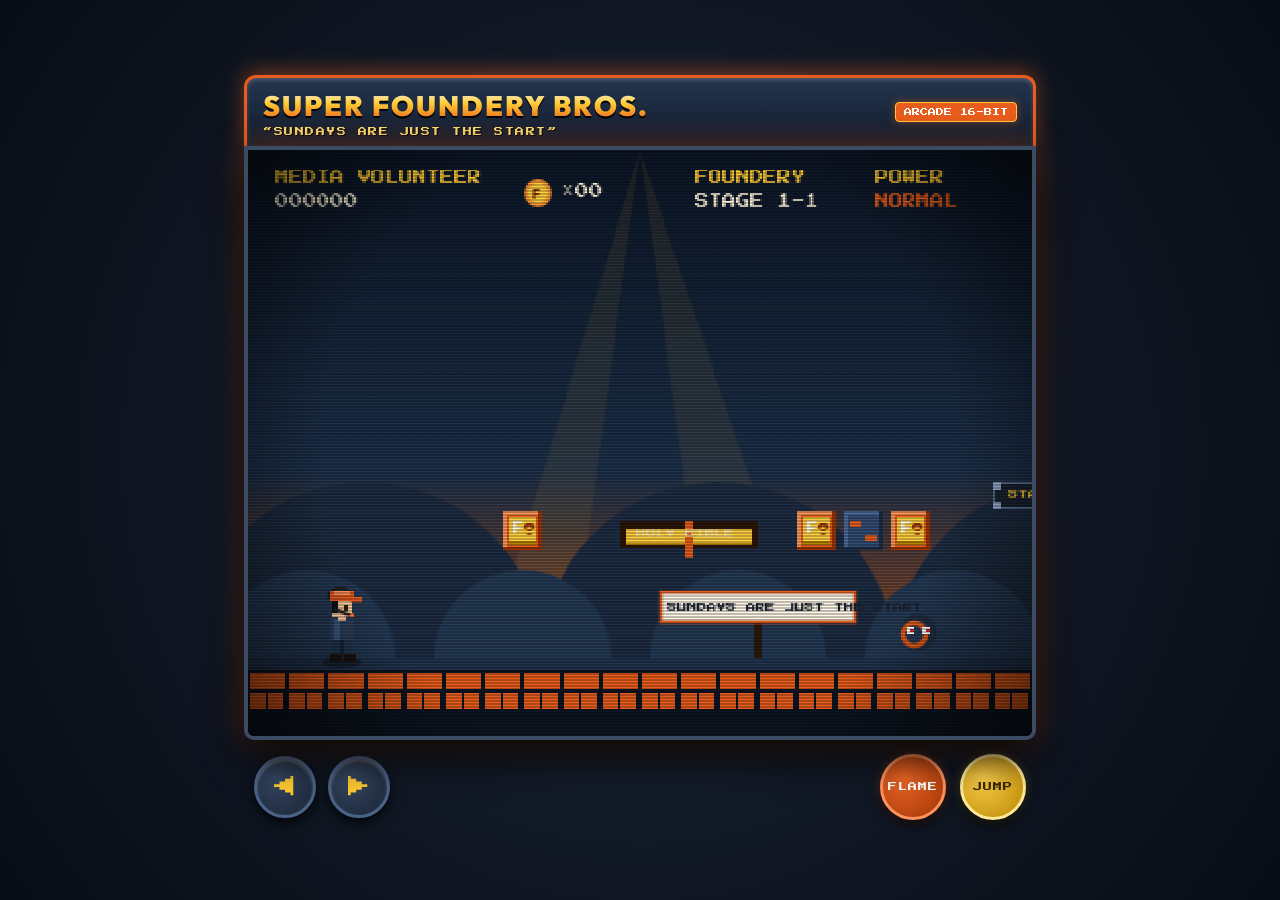
==== commit 2c889a83: "Update index.html" ====
--- a/index.html
+++ b/index.html
@@ -3,185 +3,239 @@
 <head>
 <meta charset="UTF-8">
 <meta name="viewport" content="width=device-width, initial-scale=1.0, maximum-scale=1.0, user-scalable=no">
-<title>SUPER FOUNDERY BROS.</title>
+<title>SUPER FOUNDERY BROS. - 16-BIT REMASTERED</title>
 <style>
+  @import url('https://fonts.googleapis.com/css2?family=Press+Start+2P&family=Outfit:wght@600;900&display=swap');
+
+  :root {
+    --steel-900: #0d1522;
+    --steel-800: #162235;
+    --steel-700: #22344f;
+    --steel-600: #334d74;
+    --orange-500: #e85d1d;
+    --orange-400: #ff7836;
+    --orange-glow: rgba(232, 93, 29, 0.45);
+    --gold-400: #ffc933;
+    --gold-300: #ffe476;
+    --cream: #fff4db;
+    --cream-dim: #ebd4b0;
+  }
+
   * {
     margin: 0;
     padding: 0;
     box-sizing: border-box;
+    user-select: none;
+    -webkit-user-select: none;
     -webkit-touch-callout: none;
-    -webkit-user-select: none;
-    user-select: none;
-  }
+  }
+
   body {
-    background: #0f141d;
+    background: radial-gradient(circle at center, #1b2638 0%, #080c14 100%);
+    min-height: 100vh;
     display: flex;
     flex-direction: column;
     justify-content: center;
     align-items: center;
-    min-height: 100vh;
     overflow: hidden;
     touch-action: none;
-    font-family: 'Courier New', Courier, monospace;
-    color: #f7eed7;
-  }
-  #game-wrapper {
+    font-family: 'Press Start 2P', monospace;
+    color: var(--cream);
+  }
+
+  #cabinet {
     position: relative;
     display: flex;
     flex-direction: column;
     align-items: center;
     width: 100%;
-    max-width: 768px;
-    padding: 6px;
-  }
-  #header-banner {
-    text-align: center;
-    margin-bottom: 4px;
-    text-shadow: 2px 2px 0px #1a2233;
-  }
-  #header-banner h1 {
-    font-size: clamp(16px, 4vw, 24px);
-    color: #e06020;
+    max-width: 820px;
+    padding: 10px 14px;
+  }
+
+  /* Marquee Header */
+  #marquee {
+    width: 100%;
+    background: linear-gradient(180deg, #24354f 0%, #121c2c 100%);
+    border: 3px solid var(--orange-500);
+    border-bottom: none;
+    border-radius: 12px 12px 0 0;
+    padding: 10px 16px;
+    display: flex;
+    justify-content: space-between;
+    align-items: center;
+    box-shadow: inset 0 2px 4px rgba(255,255,255,0.2), 0 -4px 20px var(--orange-glow);
+  }
+
+  .title-group {
+    display: flex;
+    flex-direction: column;
+    gap: 4px;
+  }
+
+  .title-group h1 {
+    font-family: 'Outfit', sans-serif;
+    font-weight: 900;
+    font-size: clamp(18px, 4.2vw, 28px);
     letter-spacing: 2px;
-    font-weight: 900;
-  }
-  #header-banner p {
-    font-size: clamp(9px, 2.2vw, 12px);
-    color: #ffd040;
-    letter-spacing: 1px;
-    font-weight: bold;
-  }
-  #canvas-container {
+    background: linear-gradient(180deg, #fff 0%, var(--gold-400) 45%, var(--orange-500) 100%);
+    -webkit-background-clip: text;
+    -webkit-text-fill-color: transparent;
+    filter: drop-shadow(0 2px 0px #000);
+  }
+
+  .title-group span {
+    font-size: clamp(7px, 1.7vw, 9px);
+    color: var(--gold-300);
+    letter-spacing: 1.5px;
+    text-shadow: 1px 1px 0 #000;
+  }
+
+  .badge {
+    background: var(--orange-500);
+    color: #fff;
+    font-size: 8px;
+    padding: 5px 8px;
+    border-radius: 4px;
+    border: 1px solid var(--gold-400);
+    box-shadow: 0 0 8px var(--orange-glow);
+  }
+
+  /* CRT Screen Bezel */
+  #screen-bezel {
     position: relative;
     width: 100%;
-    background: #1b283d;
-    box-shadow: 0 10px 30px rgba(0,0,0,0.8), 0 0 12px rgba(224,96,32,0.4);
-    border: 3px solid #e06020;
-    border-radius: 6px;
-    aspect-ratio: 256 / 224;
+    background: #000;
+    border: 4px solid #3a4b64;
+    border-radius: 0 0 10px 10px;
+    box-shadow: 0 16px 40px rgba(0,0,0,0.9), 0 0 30px var(--orange-glow);
+    aspect-ratio: 4 / 3;
     overflow: hidden;
   }
+
   canvas {
     width: 100%;
     height: 100%;
+    display: block;
     image-rendering: pixelated;
     image-rendering: crisp-edges;
-    display: block;
-  }
-  #touch-controls {
+  }
+
+  /* Retro Scanline Overlay */
+  #screen-bezel::after {
+    content: " ";
+    position: absolute;
+    inset: 0;
+    background: linear-gradient(rgba(18, 16, 16, 0) 50%, rgba(0, 0, 0, 0.25) 50%), 
+                radial-gradient(circle, rgba(0,0,0,0) 65%, rgba(0,0,0,0.6) 100%);
+    background-size: 100% 3px, 100% 100%;
+    pointer-events: none;
+    z-index: 10;
+  }
+
+  /* Mobile Touch Controls */
+  #controls {
+    width: 100%;
     display: flex;
     justify-content: space-between;
     align-items: center;
-    width: 100%;
-    padding: 10px 18px 4px 18px;
+    padding: 14px 10px 6px 10px;
     touch-action: none;
   }
+
   .dpad {
     display: flex;
     gap: 12px;
   }
+
   .btn {
-    width: 58px;
-    height: 58px;
-    background: #1c2738;
-    border: 3px solid #364860;
+    width: 62px;
+    height: 62px;
     border-radius: 50%;
-    color: #ffd040;
-    font-size: 20px;
-    font-weight: bold;
+    background: radial-gradient(circle at 35% 35%, #354763 0%, #1a2434 100%);
+    border: 3px solid #4a6388;
+    color: var(--gold-400);
+    font-size: 22px;
     display: flex;
     justify-content: center;
     align-items: center;
-    box-shadow: 0 4px 8px rgba(0,0,0,0.6);
+    box-shadow: 0 6px 12px rgba(0,0,0,0.7), inset 0 2px 3px rgba(255,255,255,0.25);
     cursor: pointer;
     touch-action: none;
-  }
+    transition: transform 0.06s, border-color 0.06s;
+  }
+
   .btn:active, .btn.pressed {
-    background: #364860;
-    transform: scale(0.92);
-    border-color: #e06020;
-  }
-  .action-buttons {
+    transform: translateY(3px) scale(0.95);
+    border-color: var(--orange-400);
+    background: radial-gradient(circle at 35% 35%, #222f42 0%, #121a26 100%);
+  }
+
+  .action-btns {
     display: flex;
-    gap: 12px;
-  }
+    gap: 14px;
+  }
+
   .btn-action {
-    width: 58px;
-    height: 58px;
-    font-size: 11px;
+    width: 66px;
+    height: 66px;
+    font-size: 9px;
     letter-spacing: 1px;
-  }
-  .btn-fire {
-    background: #e06020;
-    border-color: #ff8547;
+    border-radius: 50%;
+    font-family: 'Press Start 2P', monospace;
+  }
+
+  .btn-flame {
+    background: radial-gradient(circle at 35% 35%, #f16928 0%, #9e3305 100%);
+    border-color: #ff935e;
     color: #fff;
-  }
-  .btn-fire:active, .btn-fire.pressed {
-    background: #a84010;
-  }
+    box-shadow: 0 6px 12px rgba(0,0,0,0.7), 0 0 10px var(--orange-glow);
+  }
+
   .btn-jump {
-    background: #ffd040;
-    border-color: #ffe07a;
-    color: #2b1f00;
-  }
-  .btn-jump:active, .btn-jump.pressed {
-    background: #d4a71c;
+    background: radial-gradient(circle at 35% 35%, #ffd24d 0%, #b88600 100%);
+    border-color: #ffea99;
+    color: #3b2800;
+    box-shadow: 0 6px 12px rgba(0,0,0,0.7), 0 0 10px rgba(255,201,51,0.3);
   }
 </style>
 </head>
 <body>
 
-<div id="game-wrapper">
-  <div id="header-banner">
-    <h1>SUPER FOUNDERY BROS.</h1>
-    <p>“SUNDAYS ARE JUST THE START”</p>
+<div id="cabinet">
+  <div id="marquee">
+    <div class="title-group">
+      <h1>SUPER FOUNDERY BROS.</h1>
+      <span>“SUNDAYS ARE JUST THE START”</span>
+    </div>
+    <div class="badge">ARCADE 16-BIT</div>
   </div>
 
-  <div id="canvas-container">
-    <canvas id="canvas" width="256" height="224"></canvas>
+  <div id="screen-bezel">
+    <canvas id="canvas" width="400" height="300"></canvas>
   </div>
 
-  <div id="touch-controls">
+  <div id="controls">
     <div class="dpad">
       <div class="btn" id="btn-left">◀</div>
       <div class="btn" id="btn-right">▶</div>
     </div>
-    <div class="action-buttons">
-      <div class="btn btn-action btn-fire" id="btn-action">FLAME</div>
+    <div class="action-btns">
+      <div class="btn btn-action btn-flame" id="btn-action">FLAME</div>
       <div class="btn btn-action btn-jump" id="btn-jump">JUMP</div>
     </div>
   </div>
 </div>
 
 <script>
-// --- CONSTANTS & CONFIG ---
-const V_WIDTH = 256;
-const V_HEIGHT = 224;
+// --- CANVAS & 16-BIT RENDERER (400 x 300 Resolution) ---
 const canvas = document.getElementById('canvas');
 const ctx = canvas.getContext('2d');
-ctx.imageSmoothingEnabled = false;
-
-// PALETTE
-const P = {
-  steelDark: '#16202e',
-  steelMid: '#24344a',
-  steelLight: '#3a5070',
-  orange: '#e06020',
-  orangeGlow: '#ff8547',
-  gold: '#ffd040',
-  cream: '#f7eed7',
-  creamDark: '#dbcbb0',
-  blueJeans: '#223854',
-  black: '#0a0d14',
-  white: '#ffffff',
-  green: '#2d843b',
-  wood: '#5a351a',
-  purple: '#6b3270',
-  redError: '#c82828'
-};
-
-// --- AUDIO SYNTHESIZER ---
-const AudioEngine = {
+const W = canvas.width;
+const H = canvas.height;
+
+// --- REFINED AUDIO SYNTHESIS ---
+const Sound = {
   ctx: null,
   init() {
     if (!this.ctx) {
@@ -189,41 +243,38 @@
       if (AC) this.ctx = new AC();
     }
   },
-  playTone(freqs, duration, type = 'square', vol = 0.08) {
+  play(freqs, duration, type = 'square', vol = 0.08) {
     if (!this.ctx) return;
     const now = this.ctx.currentTime;
     const osc = this.ctx.createOscillator();
     const gain = this.ctx.createGain();
     osc.type = type;
-    freqs.forEach((f, idx) => {
-      osc.frequency.setValueAtTime(f, now + idx * (duration / freqs.length));
-    });
+    const step = duration / freqs.length;
+    freqs.forEach((f, i) => osc.frequency.setValueAtTime(f, now + i * step));
     gain.gain.setValueAtTime(vol, now);
-    gain.gain.linearRampToValueAtTime(0, now + duration);
+    gain.gain.exponentialRampToValueAtTime(0.0001, now + duration);
     osc.connect(gain);
     gain.connect(this.ctx.destination);
     osc.start(now);
     osc.stop(now + duration);
   },
-  jump() { this.playTone([160, 480], 0.16, 'square', 0.08); },
-  coin() { this.playTone([980, 1320], 0.28, 'sine', 0.1); },
-  powerUp() { this.playTone([260, 330, 390, 520, 660, 780], 0.35, 'triangle', 0.12); },
-  bump() { this.playTone([200, 80], 0.08, 'triangle', 0.1); },
-  stomp() { this.playTone([110, 40], 0.12, 'triangle', 0.12); },
-  flame() { this.playTone([540, 220, 110], 0.15, 'sawtooth', 0.06); },
-  levelClear() {
-    this.playTone([392, 523, 659, 784, 659, 784, 1046], 0.8, 'triangle', 0.15);
-  }
+  jump() { this.play([180, 240, 360, 520], 0.18, 'sine', 0.12); },
+  coin() { this.play([988, 1318], 0.28, 'triangle', 0.1); },
+  power() { this.play([262, 330, 392, 523, 659, 784], 0.35, 'triangle', 0.15); },
+  bump() { this.play([120, 80], 0.09, 'sawtooth', 0.1); },
+  stomp() { this.play([140, 60], 0.14, 'triangle', 0.15); },
+  flame() { this.play([600, 320, 160], 0.15, 'sawtooth', 0.08); },
+  win() { this.play([440, 554, 659, 880, 1108], 0.6, 'triangle', 0.16); }
 };
 
-window.addEventListener('click', () => AudioEngine.init(), { once: true });
-window.addEventListener('touchstart', () => AudioEngine.init(), { once: true });
-
-// --- INPUT HANDLING ---
+window.addEventListener('click', () => Sound.init(), { once: true });
+window.addEventListener('touchstart', () => Sound.init(), { once: true });
+
+// --- INPUTS (Desktop & Mobile) ---
 const keys = { left: false, right: false, jump: false, action: false };
 
 window.addEventListener('keydown', (e) => {
-  AudioEngine.init();
+  Sound.init();
   if (['ArrowLeft', 'KeyA'].includes(e.code)) keys.left = true;
   if (['ArrowRight', 'KeyD'].includes(e.code)) keys.right = true;
   if (['ArrowUp', 'KeyW', 'Space'].includes(e.code)) keys.jump = true;
@@ -240,18 +291,18 @@
   if (['KeyF', 'KeyJ', 'ShiftLeft', 'ShiftRight'].includes(e.code)) keys.action = false;
 });
 
-function bindBtn(id, keyName, onPress) {
+function bindBtn(id, key, onPress) {
   const el = document.getElementById(id);
   const p = (e) => {
     e.preventDefault();
-    AudioEngine.init();
-    keys[keyName] = true;
+    Sound.init();
+    keys[key] = true;
     el.classList.add('pressed');
     if (onPress) onPress();
   };
   const r = (e) => {
     e.preventDefault();
-    keys[keyName] = false;
+    keys[key] = false;
     el.classList.remove('pressed');
   };
   el.addEventListener('touchstart', p, { passive: false });
@@ -267,984 +318,977 @@
 bindBtn('btn-jump', 'jump');
 bindBtn('btn-action', 'action', () => shootFlame());
 
-// --- SPRITE GENERATION ---
-function makeSprite(width, height, map, pal) {
-  const c = document.createElement('canvas');
-  c.width = width;
-  c.height = height;
-  const pctx = c.getContext('2d');
-  for (let y = 0; y < height; y++) {
-    const row = map[y];
-    if (!row) continue;
-    for (let x = 0; x < width; x++) {
-      const ch = row[x];
-      if (ch && ch !== '.' && pal[ch]) {
-        pctx.fillStyle = pal[ch];
-        pctx.fillRect(x, y, 1, 1);
-      }
-    }
-  }
-  return c;
-}
-
-// Media Volunteer Sprite Palette:
-// O: Burnt Orange Cap/Trim, S: Dark Steel Blue Shirt, J: Jeans, K: Skin Cream, 
-// H: Headset/Black, G: Warm Gold, W: White, D: Shoes Dark
-const VOL_PAL = {
-  'O': P.orange,
-  'S': P.steelMid,
-  'L': P.steelLight,
-  'J': P.blueJeans,
-  'K': P.cream,
-  'H': P.black,
-  'G': P.gold,
-  'W': P.white,
-  'D': '#1a110a'
-};
-
-// Volunteer Small (16x16)
-const volSmallRun1 = makeSprite(16, 16, [
-  ".....OOOOOO.....",
-  "....OOOOOOOO....",
-  "...HHKKKKKHH....",
-  "...HHKKWKKHH....",
-  "...HHKKKK.H.....",
-  "....HHKKK.......",
-  "....SSLLSSSS....",
-  "...SSSLLSSSSS...",
-  "...OSSSSSSSSO...",
-  "...OK.SSSS.KO...",
-  "....K.JJJJ.K....",
-  ".....JJJJJJ.....",
-  ".....JJ..JJ.....",
-  "....DDD..JJ.....",
-  ".........DDD....",
-  "................"
-], VOL_PAL);
-
-const volSmallRun2 = makeSprite(16, 16, [
-  ".....OOOOOO.....",
-  "....OOOOOOOO....",
-  "...HHKKKKKHH....",
-  "...HHKKWKKHH....",
-  "...HHKKKK.H.....",
-  "....HHKKK.......",
-  "....SSSSSSSS....",
-  "...SSSLLSSSS....",
-  "...OSSSSSSSO....",
-  "...OKSSSSSSKO...",
-  "....K.JJJJ.K....",
-  ".....JJJJJJ.....",
-  "....JJJ..JJJ....",
-  "....DDD..DDD....",
-  "................",
-  "................"
-], VOL_PAL);
-
-const volSmallJump = makeSprite(16, 16, [
-  ".....OOOOOO.....",
-  "....OOOOOOOO....",
-  "...HHKKKKKHH....",
-  "...HHKKWKKHH....",
-  "...HHKKKK.H.....",
-  "....HHKKK.......",
-  "..OK.SSSSSS.KO..",
-  "..OKSSSSSSSSKO..",
-  "...SSSLLSSSS....",
-  "....SSSSSSSS....",
-  ".....JJJJJJ.....",
-  "....JJJJJJJJ....",
-  "...DDD....DDD...",
-  "................",
-  "................",
-  "................"
-], VOL_PAL);
-
-// Volunteer Big (16x24) - Powered Up with Coffee
-const volBigRun1 = makeSprite(16, 24, [
-  ".....OOOOOO.....",
-  "....OOOOOOOO....",
-  "...OOOOOOOOOO...",
-  "...HHKKKKKHH....",
-  "...HHKKWKKHH....",
-  "...HHKKKK.H.....",
-  "....HHKKKK......",
-  ".....KKKK.......",
-  "....SSSSSSSS....",
-  "...SSSLLSSSSS...",
-  "...SSSLLSSSSS...",
-  "..OSSSSSSSSSSO..",
-  "..OK.SSSSSS.KO..",
-  "..OK.SSSSSS.KO..",
-  "...K.SSSSSS.K...",
-  ".....JJJJJJ.....",
-  "....JJJJJJJJ....",
-  "....JJJ..JJJ....",
-  "....JJJ..JJJ....",
-  "....JJJ..JJJ....",
-  "...DDDD..JJJ....",
-  ".........DDDD...",
-  "................",
-  "................"
-], VOL_PAL);
-
-const volBigJump = makeSprite(16, 24, [
-  ".....OOOOOO.....",
-  "....OOOOOOOO....",
-  "...OOOOOOOOOO...",
-  "...HHKKKKKHH....",
-  "...HHKKWKKHH....",
-  "...HHKKKK.H.....",
-  "....HHKKKK......",
-  ".....KKKK.......",
-  "..OK.SSSSSS.KO..",
-  "..OKSSSSSSSSKO..",
-  "...SSSLLSSSSS...",
-  "...SSSLLSSSSS...",
-  "....SSSSSSSS....",
-  ".....JJJJJJ.....",
-  "....JJJJJJJJ....",
-  "...JJJJ..JJJJ...",
-  "...JJJ....JJJ...",
-  "..DDDD....DDDD..",
-  "................",
-  "................",
-  "................",
-  "................",
-  "................",
-  "................"
-], VOL_PAL);
-
-// Coffee Mug Power-up (16x16)
-const coffeeSprite = makeSprite(16, 16, [
-  ".....W..W.......",
-  "......W..W......",
-  ".....W..W.......",
-  "....KKKKKK......",
-  "...KDDDDDDK.....",
-  "...KDDDDDDKKK...",
-  "...KDDDDDDK.K...",
-  "...KDDDDDDKKK...",
-  "...KDDDDDDK.....",
-  "...KDDDDDDK.....",
-  "....KKKKKK......",
-  "................",
-  "................",
-  "................",
-  "................",
-  "................"
-], { 'W': P.white, 'K': P.cream, 'D': P.wood });
-
-// Flame Icon Power-up (16x16)
-const flameIconSprite = makeSprite(16, 16, [
-  ".......OO.......",
-  "......OGGO......",
-  ".....OGGGGO.....",
-  ".....OGWGGO.....",
-  "....OGWWGGGO....",
-  "...OGGGWWGGGO...",
-  "...OGGGGGGGO....",
-  "..OGGGGGGGGGO...",
-  "..OGGGGGGGGGO...",
-  "..OGGG..GGGGO...",
-  "...OO....OOO....",
-  "................",
-  "................",
-  "................",
-  "................",
-  "................"
-], { 'O': P.orange, 'G': P.gold, 'W': P.white });
-
-// Enemies Sprites
-// 1. Tangled Cables (16x16)
-const cableMonster = makeSprite(16, 16, [
-  "....KK....KK....",
-  "...KWWK..KWWK...",
-  "...KWKK..KWKK...",
-  "...KKKKKKKKKK...",
-  "..KKKKKKKKKKKK..",
-  ".KKKK..KK..KKKK.",
-  ".KK.KK.KK.KK.KK.",
-  ".KK..KKKKKK..KK.",
-  "..KKKKK..KKKKK..",
-  "...KK..KK..KK...",
-  "..KK.KK..KK.KK..",
-  ".KK...KKKK...KK.",
-  ".KK..........KK.",
-  "................",
-  "................",
-  "................"
-], { 'K': '#2a3342', 'W': P.gold });
-
-// 2. Dead Battery (16x16)
-const batteryMonster = makeSprite(16, 16, [
-  "......KKKK......",
-  "....KKWWWWKK....",
-  "....KKRRRRKK....",
-  "....KKRRRRKK....",
-  "....KKWWWWKK....",
-  "....KKRRRRKK....",
-  "....KKRRRRKK....",
-  "....KKWWWWKK....",
-  "....KKRRRRKK....",
-  "....KKRRRRKK....",
-  "....KKKKKKKK....",
-  "....DD....DD....",
-  "....DD....DD....",
-  "................",
-  "................",
-  "................"
-], { 'K': P.black, 'W': P.white, 'R': P.redError, 'D': '#444' });
-
-// 3. Technical Difficulties Monster (16x16)
-const glitchMonster = makeSprite(16, 16, [
-  "..RRRRRRRRRRRR..",
-  ".RRWWRRRRRRWWRR.",
-  ".RRWWRRRRRRWWRR.",
-  ".RRRRRRRRRRRRRR.",
-  ".RRRRRRKKRRRRRR.",
-  ".RRRRKKKKKKRRRR.",
-  ".RRRRRRKKRRRRRR.",
-  ".RR.RRRRRRRR.RR.",
-  ".RR..RRRRRR..RR.",
-  "..RR.RR..RR.RR..",
-  "....RR....RR....",
-  "................",
-  "................",
-  "................",
-  "................",
-  "................"
-], { 'R': P.purple, 'W': P.white, 'K': P.gold });
-
-// 4. Rolling Basketball Obstacle (14x14)
-const basketballSprite = makeSprite(14, 14, [
-  ".....OOOO.....",
-  "...OOKKKOO...",
-  "..OOK.K.KOO..",
-  ".OOK..K..KOO.",
-  ".OKKKKKKKKKO.",
-  "OOK...K...KOO",
-  "OOK...K...KOO",
-  "OOK...K...KOO",
-  ".OKKKKKKKKKO.",
-  ".OOK..K..KOO.",
-  "..OOK.K.KOO..",
-  "...OOKKKOO...",
-  ".....OOOO.....",
-  ".............."
-], { 'O': P.orange, 'K': P.black });
-
-// --- GAME STATE & WORLD BLUEPRINT ---
+// --- GAME WORLD DATA ---
+const LEVEL_LEN = 2400;
 let score = 0;
 let tokens = 0;
-let gameOver = false;
 let victory = false;
-let globalFrame = 0;
-
-// Player Physics State (Sub-pixel, smooth momentum)
+let globalTick = 0;
+
+// Sub-pixel platforming player with tight inertia
 const player = {
-  x: 32,
-  y: 176,
+  x: 40,
+  y: 220,
   vx: 0,
   vy: 0,
-  accel: 0.22,
-  friction: 0.82,
-  maxSpeed: 2.4,
-  jumpPower: -5.8,
+  acc: 0.35,
+  fric: 0.84,
+  maxSpeed: 3.2,
+  jumpStrength: -6.8,
   grounded: true,
   facingRight: true,
-  powerTier: 0, // 0: normal, 1: coffee big, 2: flame media hero
-  invulnTimer: 0,
-  animFrame: 0,
-  animTimer: 0,
+  tier: 0, // 0: Normal, 1: Coffee Big, 2: Flame Pro
+  invuln: 0,
+  animTick: 0,
   finished: false
 };
 
-// Projectile Flames
-let fireballs = [];
+const fireballs = [];
 
 function shootFlame() {
-  if (player.powerTier < 2 || fireballs.length >= 2 || player.finished) return;
-  AudioEngine.flame();
+  if (player.tier < 2 || fireballs.length >= 3 || player.finished) return;
+  Sound.flame();
   fireballs.push({
-    x: player.facingRight ? player.x + 16 : player.x - 4,
-    y: player.y + (player.powerTier > 0 ? 8 : 4),
-    vx: player.facingRight ? 3.8 : -3.8,
-    vy: 1.0,
+    x: player.facingRight ? player.x + 22 : player.x - 6,
+    y: player.y + (player.tier > 0 ? 12 : 6),
+    vx: player.facingRight ? 5.2 : -5.2,
+    vy: 1.2,
     bounces: 0
   });
 }
 
-function createLevel() {
+function buildWorld() {
   return {
     platforms: [
-      // Bible & Stage equipment floating platforms
-      { x: 160, y: 150, w: 48, h: 12, label: 'HOLY BIBLE', type: 'bible' },
-      { x: 420, y: 140, w: 48, h: 12, label: 'STAGE AUDIO', type: 'gear' },
-      { x: 580, y: 130, w: 48, h: 12, label: 'LIGHTING', type: 'gear' },
-      { x: 880, y: 130, w: 56, h: 12, label: 'WORSHIP CABLE', type: 'gear' },
-      { x: 1140, y: 140, w: 48, h: 12, label: 'MEDIA DESK', type: 'gear' },
-      { x: 1380, y: 130, w: 56, h: 12, label: 'HOLY BIBLE', type: 'bible' }
+      { x: 190, y: 190, w: 70, h: 14, type: 'bible', title: 'HOLY BIBLE' },
+      { x: 380, y: 170, w: 84, h: 14, type: 'truss', title: 'STAGE TRUSS' },
+      { x: 620, y: 155, w: 76, h: 14, type: 'case',  title: 'LIGHTING' },
+      { x: 920, y: 165, w: 80, h: 14, type: 'truss', title: 'AUDIO DESK' },
+      { x: 1220, y: 150, w: 70, h: 14, type: 'bible', title: 'SCRIPTURE' },
+      { x: 1520, y: 160, w: 80, h: 14, type: 'case',  title: 'AV RACK' },
+      { x: 1840, y: 150, w: 84, h: 14, type: 'truss', title: 'SANCTUARY' }
     ],
     blocks: [
-      // FAITH? and Brick blocks
-      { x: 120, y: 152, type: 'faith', content: 'token', hit: false, bounce: 0 },
-      { x: 210, y: 152, type: 'faith', content: 'coffee', hit: false, bounce: 0 },
-      { x: 230, y: 152, type: 'brick', hit: false, bounce: 0 },
-      { x: 250, y: 152, type: 'faith', content: 'flame', hit: false, bounce: 0 },
-      { x: 330, y: 110, type: 'faith', content: 'token', hit: false, bounce: 0 },
-      { x: 490, y: 152, type: 'faith', content: 'coffee', hit: false, bounce: 0 },
-      { x: 510, y: 152, type: 'brick', hit: false, bounce: 0 },
-      { x: 700, y: 152, type: 'faith', content: 'flame', hit: false, bounce: 0 },
-      { x: 720, y: 152, type: 'brick', hit: false, bounce: 0 },
-      { x: 1020, y: 140, type: 'faith', content: 'token', hit: false, bounce: 0 },
-      { x: 1260, y: 140, type: 'faith', content: 'coffee', hit: false, bounce: 0 }
+      { x: 130, y: 185, type: 'faith', item: 'token', hit: false, bounce: 0 },
+      { x: 280, y: 185, type: 'faith', item: 'coffee', hit: false, bounce: 0 },
+      { x: 304, y: 185, type: 'brick', hit: false, bounce: 0 },
+      { x: 328, y: 185, type: 'faith', item: 'flame', hit: false, bounce: 0 },
+      { x: 520, y: 140, type: 'faith', item: 'token', hit: false, bounce: 0 },
+      { x: 740, y: 185, type: 'faith', item: 'coffee', hit: false, bounce: 0 },
+      { x: 764, y: 185, type: 'brick', hit: false, bounce: 0 },
+      { x: 1040, y: 170, type: 'faith', item: 'flame', hit: false, bounce: 0 },
+      { x: 1360, y: 185, type: 'faith', item: 'token', hit: false, bounce: 0 },
+      { x: 1680, y: 170, type: 'faith', item: 'coffee', hit: false, bounce: 0 }
     ],
     doors: [
-      // Church ministry themed doors
-      { x: 290, w: 32, h: 44, label: "KIDS MIN", color: P.gold },
-      { x: 530, w: 34, h: 48, label: "WORSHIP", color: P.orange },
-      { x: 790, w: 36, h: 54, label: "MEDIA", color: P.steelMid },
-      { x: 1070, w: 34, h: 46, label: "KLOTHES", color: P.purple },
-      { x: 1300, w: 34, h: 50, label: "GROUPS", color: P.green }
+      { x: 470, w: 42, h: 56, label: "KIDS MIN", col: '#e85d1d' },
+      { x: 830, w: 42, h: 62, label: "WORSHIP",  col: '#2b5282' },
+      { x: 1140, w: 44, h: 68, label: "MEDIA BOOTH", col: '#223854' },
+      { x: 1440, w: 42, h: 58, label: "KENNY'S", col: '#6d327c' },
+      { x: 1750, w: 42, h: 64, label: "GROUPS",  col: '#2d8442' }
     ],
     signs: [
-      { x: 180, y: 174, text: "SUNDAYS ARE JUST THE START" },
-      { x: 740, y: 174, text: "MORE THAN A SUNDAY CHURCH" },
-      { x: 1320, y: 174, text: "SUNDAYS ARE JUST THE START" }
+      { x: 210, y: 226, text: "SUNDAYS ARE JUST THE START" },
+      { x: 980, y: 226, text: "MORE THAN A SUNDAY CHURCH" },
+      { x: 1620, y: 226, text: "SUNDAYS ARE JUST THE START" }
     ],
     enemies: [
-      { type: 'cable', x: 260, y: 184, vx: -0.5, alive: true, flatTimer: 0 },
-      { type: 'battery', x: 390, y: 184, vx: -0.6, alive: true, flatTimer: 0 },
-      { type: 'glitch', x: 630, y: 184, vx: -0.5, alive: true, flatTimer: 0 },
-      { type: 'cable', x: 840, y: 184, vx: -0.6, alive: true, flatTimer: 0 },
-      { type: 'battery', x: 970, y: 184, vx: -0.5, alive: true, flatTimer: 0 },
-      { type: 'glitch', x: 1200, y: 184, vx: -0.7, alive: true, flatTimer: 0 }
+      { type: 'cable',   x: 360, y: 240, vx: -0.6, alive: true, squish: 0 },
+      { type: 'battery', x: 590, y: 240, vx: -0.7, alive: true, squish: 0 },
+      { type: 'glitch',  x: 880, y: 240, vx: -0.6, alive: true, squish: 0 },
+      { type: 'clock',   x: 1080, y: 240, vx: -0.8, alive: true, squish: 0 },
+      { type: 'battery', x: 1320, y: 240, vx: -0.7, alive: true, squish: 0 },
+      { type: 'cable',   x: 1560, y: 240, vx: -0.6, alive: true, squish: 0 },
+      { type: 'glitch',  x: 1800, y: 240, vx: -0.8, alive: true, squish: 0 }
     ],
     obstacles: [
-      // Rolling basketballs & road cases
-      { type: 'ball', x: 460, y: 186, vx: -1.2, r: 7, rot: 0 },
-      { type: 'ball', x: 1110, y: 186, vx: -1.4, r: 7, rot: 0 }
+      { type: 'ball', x: 680,  y: 244, vx: -1.4, r: 8, rot: 0 },
+      { type: 'case', x: 1250, y: 242, vx: -1.2, w: 18, h: 14 },
+      { type: 'ball', x: 1690, y: 244, vx: -1.5, r: 8, rot: 0 }
     ],
     items: [],
     particles: [],
-    // Finish Flag & Sanctuary
-    flag: { x: 1540, poleH: 100, flagY: 100, hit: false },
-    church: { x: 1600, w: 100, h: 120 }
+    flag: { x: 2120, poleH: 140, flagY: 130, reached: false },
+    sanctuary: { x: 2210, w: 140, h: 150 }
   };
 }
 
-let level = createLevel();
-
-// --- UPDATE LOOP ---
+let world = buildWorld();
+
+// --- HIGH-FIDELITY VECTOR PIXEL DRAWING HELPERS ---
+
+// Media Volunteer: Detailed 16-bit Church Tech Hero
+function drawVolunteer(ctx, x, y, tier, facingRight, moving, grounded, tick) {
+  ctx.save();
+  ctx.translate(x + (facingRight ? 0 : (tier > 0 ? 22 : 18)), y);
+  if (!facingRight) ctx.scale(-1, 1);
+
+  const bob = grounded && moving ? Math.sin(tick * 0.35) * 2 : 0;
+  const legSwing = grounded && moving ? Math.sin(tick * 0.35) * 5 : 0;
+  const isJump = !grounded;
+
+  const h = tier > 0 ? 30 : 22;
+  const w = tier > 0 ? 20 : 16;
+
+  // Shadow
+  ctx.fillStyle = 'rgba(0,0,0,0.3)';
+  ctx.beginPath();
+  ctx.ellipse(w/2, h + 2, w/2 + 2, 3, 0, 0, Math.PI * 2);
+  ctx.fill();
+
+  // Shoes
+  ctx.fillStyle = '#1c1510';
+  ctx.fillRect(isJump ? 2 : 2 - legSwing, h - 2 + bob, 6, 4);
+  ctx.fillRect(isJump ? w - 7 : w - 7 + legSwing, h - 2 + bob, 6, 4);
+
+  // Jeans (Steel Blue)
+  ctx.fillStyle = '#223854';
+  ctx.fillRect(3, h - 10 + bob, w - 6, 8);
+  ctx.fillStyle = '#17273c';
+  ctx.fillRect(w/2 - 1, h - 9 + bob, 2, 8); // Seam
+
+  // Shirt (Dark Steel Blue with subtle highlight)
+  ctx.fillStyle = tier === 2 ? '#e85d1d' : '#2d4360';
+  ctx.fillRect(2, h - 20 + bob, w - 4, 11);
+  ctx.fillStyle = tier === 2 ? '#ffa173' : '#3f5d84';
+  ctx.fillRect(4, h - 20 + bob, 3, 11); // Fabric Highlight
+
+  // Skin (Neck & Face)
+  ctx.fillStyle = '#ffd1a4';
+  ctx.fillRect(w/2 - 2, h - 22 + bob, 4, 3);
+  ctx.fillRect(3, h - 30 + bob, w - 6, 9);
+
+  // Friendly Face details
+  ctx.fillStyle = '#3a2010';
+  ctx.fillRect(w - 7, h - 27 + bob, 2, 3); // Eye
+  ctx.fillStyle = '#d87060';
+  ctx.fillRect(w - 7, h - 23 + bob, 3, 1.5); // Smile
+
+  // Headset Boom Mic & Ear Cup
+  ctx.fillStyle = '#111';
+  ctx.fillRect(3, h - 29 + bob, 3, 6); // Ear pad
+  ctx.strokeStyle = '#222';
+  ctx.lineWidth = 1.5;
+  ctx.beginPath();
+  ctx.arc(w/2 - 1, h - 30 + bob, w/2 - 2, Math.PI, 0); // Headband
+  ctx.stroke();
+  ctx.beginPath();
+  ctx.moveTo(4, h - 25 + bob);
+  ctx.lineTo(w - 4, h - 22 + bob); // Boom
+  ctx.stroke();
+  ctx.fillStyle = '#ff7836';
+  ctx.fillRect(w - 4, h - 23 + bob, 2, 2); // Mic wind foam
+
+  // Burnt-Orange Cap (Foundery Style)
+  ctx.fillStyle = '#e85d1d';
+  ctx.fillRect(2, h - 34 + bob, w - 4, 5);
+  ctx.fillRect(w - 4, h - 31 + bob, 6, 2.5); // Brim
+  ctx.fillStyle = '#ff925c';
+  ctx.fillRect(4, h - 34 + bob, w - 8, 2); // Cap highlight
+
+  // Flame Power-Up Aura
+  if (tier === 2) {
+    ctx.strokeStyle = 'rgba(255, 201, 51, 0.6)';
+    ctx.lineWidth = 1.5;
+    ctx.strokeRect(-2, -4 + bob, w + 4, h + 6);
+  }
+
+  ctx.restore();
+}
+
+// 16-Bit FAITH? Block
+function drawFaithBlock(ctx, x, y, hit, bounce, tick) {
+  const by = y + bounce;
+  if (hit) {
+    ctx.fillStyle = '#3a3530';
+    ctx.fillRect(x, by, 20, 20);
+    ctx.fillStyle = '#221f1c';
+    ctx.strokeRect(x + 0.5, by + 0.5, 19, 19);
+    ctx.fillStyle = '#181513';
+    ctx.fillRect(x + 2, by + 2, 3, 3);
+    ctx.fillRect(x + 15, by + 2, 3, 3);
+    ctx.fillRect(x + 2, by + 15, 3, 3);
+    ctx.fillRect(x + 15, by + 15, 3, 3);
+  } else {
+    // Golden Orange Glowing Block
+    const pulse = Math.sin(tick * 0.1) * 0.15;
+    ctx.fillStyle = '#e85d1d';
+    ctx.fillRect(x, by, 20, 20);
+
+    // Bevel highlights
+    ctx.fillStyle = '#ff985a';
+    ctx.fillRect(x, by, 20, 2);
+    ctx.fillRect(x, by, 2, 20);
+    ctx.fillStyle = '#9e3406';
+    ctx.fillRect(x, by + 18, 20, 2);
+    ctx.fillRect(x + 18, by, 2, 20);
+
+    // Inner gold badge
+    ctx.fillStyle = '#ffd040';
+    ctx.fillRect(x + 3, by + 3, 14, 14);
+    ctx.fillStyle = '#b38200';
+    ctx.fillRect(x + 3, by + 15, 14, 2);
+
+    // "FAITH?" embossed lettering
+    ctx.fillStyle = '#fff';
+    ctx.font = '6px "Press Start 2P", monospace';
+    ctx.fillText('F', x + 5, by + 12);
+    ctx.fillStyle = '#9e3406';
+    ctx.fillText('?', x + 11, by + 13);
+  }
+}
+
+// 16-Bit Sound / Bible Floating Platform
+function drawPlatform(ctx, plat) {
+  if (plat.type === 'bible') {
+    // Elegant Bible with Gold Edge
+    ctx.fillStyle = '#2d1608';
+    ctx.fillRect(plat.x, plat.y, plat.w, plat.h);
+    // Gold Page Edges
+    ctx.fillStyle = '#ffcf40';
+    ctx.fillRect(plat.x + 3, plat.y + 4, plat.w - 6, plat.h - 7);
+    ctx.fillStyle = '#b88900';
+    ctx.fillRect(plat.x + 3, plat.y + plat.h - 3, plat.w - 6, 1);
+    // Ribbon Bookmark
+    ctx.fillStyle = '#e85d1d';
+    ctx.fillRect(plat.x + plat.w / 2 - 2, plat.y, 4, plat.h + 5);
+    // Typography
+    ctx.fillStyle = '#ffea9f';
+    ctx.font = '5px "Press Start 2P"';
+    ctx.fillText('HOLY BIBLE', plat.x + 8, plat.y + 9);
+  } else {
+    // Pro Stage Truss / Road Case
+    ctx.fillStyle = '#1c2533';
+    ctx.fillRect(plat.x, plat.y, plat.w, plat.h);
+    ctx.strokeStyle = '#5a7398';
+    ctx.lineWidth = 1;
+    ctx.strokeRect(plat.x + 0.5, plat.y + 0.5, plat.w - 1, plat.h - 1);
+    // Chrome Corner Caps
+    ctx.fillStyle = '#9cb4d8';
+    ctx.fillRect(plat.x, plat.y, 4, 4);
+    ctx.fillRect(plat.x + plat.w - 4, plat.y, 4, 4);
+    ctx.fillRect(plat.x, plat.y + plat.h - 4, 4, 4);
+    ctx.fillRect(plat.x + plat.w - 4, plat.y + plat.h - 4, 4, 4);
+    // Title
+    ctx.fillStyle = '#ffd040';
+    ctx.font = '5px "Press Start 2P"';
+    ctx.fillText(plat.title, plat.x + 8, plat.y + 9);
+  }
+}
+
+// Ministry Door (Pipe alternative)
+function drawMinistryDoor(ctx, d) {
+  const dy = 260 - d.h;
+  // Outer Arch Frame
+  ctx.fillStyle = d.col;
+  ctx.fillRect(d.x, dy, d.w, d.h);
+  ctx.fillStyle = 'rgba(255,255,255,0.2)';
+  ctx.fillRect(d.x, dy, d.w, 3);
+  ctx.fillRect(d.x, dy, 3, d.h);
+
+  // Door Inset
+  ctx.fillStyle = '#fbf5e6';
+  ctx.fillRect(d.x + 4, dy + 8, d.w - 8, d.h - 8);
+  ctx.fillStyle = '#ded3be';
+  ctx.fillRect(d.x + 6, dy + 12, (d.w - 14)/2, d.h - 18);
+  ctx.fillRect(d.x + d.w/2 + 1, dy + 12, (d.w - 14)/2, d.h - 18);
+
+  // Department Sign Plaque
+  ctx.fillStyle = '#1b2432';
+  ctx.fillRect(d.x - 2, dy - 12, d.w + 4, 11);
+  ctx.strokeStyle = '#ffd040';
+  ctx.strokeRect(d.x - 1.5, dy - 11.5, d.w + 3, 10);
+  ctx.fillStyle = '#ffd040';
+  ctx.font = '5px "Press Start 2P"';
+  ctx.fillText(d.label, d.x + 2, dy - 4);
+
+  // Brass Handle
+  ctx.fillStyle = '#ffcf40';
+  ctx.beginPath();
+  ctx.arc(d.x + d.w - 8, dy + d.h/2 + 2, 2.5, 0, Math.PI * 2);
+  ctx.fill();
+}
+
+// Sunday Morning Monster: Tangled Cable
+function drawCableMonster(ctx, e, tick) {
+  const squish = e.squish > 0 ? 0.3 : 1;
+  ctx.save();
+  ctx.translate(e.x + 9, e.y + 16);
+  ctx.scale(1, squish);
+
+  // Tangled loops
+  ctx.strokeStyle = '#222f42';
+  ctx.lineWidth = 3;
+  ctx.beginPath();
+  ctx.arc(0, -9, 8, 0, Math.PI * 2);
+  ctx.stroke();
+  ctx.strokeStyle = '#e85d1d'; // Audio patch cable
+  ctx.lineWidth = 2.5;
+  ctx.beginPath();
+  ctx.arc(-2, -8, 6, 0, Math.PI * 2);
+  ctx.stroke();
+
+  // Angry Eyes
+  ctx.fillStyle = '#fff';
+  ctx.fillRect(-6, -12, 4, 4);
+  ctx.fillRect(2, -12, 4, 4);
+  ctx.fillStyle = '#c82828';
+  ctx.fillRect(-4, -11, 2, 2);
+  ctx.fillRect(4, -11, 2, 2);
+  ctx.restore();
+}
+
+// Sunday Morning Monster: Dead Battery
+function drawBatteryMonster(ctx, e, tick) {
+  const squish = e.squish > 0 ? 0.3 : 1;
+  ctx.save();
+  ctx.translate(e.x, e.y + 16);
+  ctx.scale(1, squish);
+
+  // Battery Body
+  ctx.fillStyle = '#1c2430';
+  ctx.fillRect(0, -16, 16, 16);
+  ctx.fillStyle = '#999';
+  ctx.fillRect(5, -19, 6, 3); // Terminal Nub
+
+  // Red Dead Charge Bar
+  ctx.fillStyle = '#c82828';
+  ctx.fillRect(2, -14, 12, 5);
+  ctx.fillStyle = '#fff';
+  ctx.font = '5px "Press Start 2P"';
+  ctx.fillText('0%', 3, -4);
+
+  // X_X Eyes
+  ctx.fillStyle = '#ff7836';
+  ctx.fillText('x', 2, -9);
+  ctx.fillText('x', 9, -9);
+  ctx.restore();
+}
+
+// Sunday Morning Monster: Technical Glitch
+function drawGlitchMonster(ctx, e, tick) {
+  const squish = e.squish > 0 ? 0.3 : 1;
+  ctx.save();
+  ctx.translate(e.x, e.y + 16);
+  ctx.scale(1, squish);
+
+  ctx.fillStyle = '#5c2a7a';
+  ctx.fillRect(0, -16, 16, 16);
+
+  // Glitch Scan artifacts
+  const jitter = Math.sin(tick * 0.5) * 3;
+  ctx.fillStyle = '#ffc933';
+  ctx.fillRect(jitter, -12, 16, 3);
+  ctx.fillStyle = '#00d4ff';
+  ctx.fillRect(-jitter, -7, 16, 2);
+
+  ctx.fillStyle = '#fff';
+  ctx.font = '5px "Press Start 2P"';
+  ctx.fillText('ERR', 2, -2);
+  ctx.restore();
+}
+
+// Power-Up: Fresh Steaming Coffee
+function drawCoffee(ctx, x, y, tick) {
+  // Steam particles
+  const steam = Math.sin(tick * 0.2) * 2;
+  ctx.strokeStyle = 'rgba(255,255,255,0.7)';
+  ctx.lineWidth = 1.5;
+  ctx.beginPath();
+  ctx.moveTo(x + 5 + steam, y - 2);
+  ctx.lineTo(x + 5 - steam, y - 7);
+  ctx.moveTo(x + 11 - steam, y - 2);
+  ctx.lineTo(x + 11 + steam, y - 7);
+  ctx.stroke();
+
+  // Ceramic Mug
+  ctx.fillStyle = '#fff5e0';
+  ctx.fillRect(x + 2, y, 12, 14);
+  ctx.fillStyle = '#e85d1d'; // Foundery Accent
+  ctx.fillRect(x + 2, y + 5, 12, 3);
+  // Handle
+  ctx.strokeStyle = '#fff5e0';
+  ctx.lineWidth = 2;
+  ctx.strokeRect(x + 13, y + 2, 4, 8);
+}
+
+// Power-Up: Holy Flame Emblem
+function drawFlameIcon(ctx, x, y, tick) {
+  const scale = 1 + Math.sin(tick * 0.2) * 0.1;
+  ctx.save();
+  ctx.translate(x + 8, y + 8);
+  ctx.scale(scale, scale);
+
+  ctx.fillStyle = '#ffc933';
+  ctx.beginPath();
+  ctx.arc(0, 0, 9, 0, Math.PI * 2);
+  ctx.fill();
+
+  ctx.fillStyle = '#e85d1d';
+  ctx.beginPath();
+  ctx.moveTo(0, -7);
+  ctx.quadraticCurveTo(6, -1, 4, 6);
+  ctx.quadraticCurveTo(0, 7, -4, 6);
+  ctx.quadraticCurveTo(-6, -1, 0, -7);
+  ctx.fill();
+
+  ctx.fillStyle = '#fff';
+  ctx.beginPath();
+  ctx.arc(0, 3, 2, 0, Math.PI * 2);
+  ctx.fill();
+  ctx.restore();
+}
+
+// Glowing "F" Token
+function drawToken(ctx, x, y, tick) {
+  const spin = Math.abs(Math.sin(tick * 0.1));
+  ctx.save();
+  ctx.translate(x + 8, y + 8);
+  ctx.scale(spin, 1);
+
+  ctx.fillStyle = '#ff9838';
+  ctx.beginPath();
+  ctx.arc(0, 0, 7, 0, Math.PI * 2);
+  ctx.fill();
+
+  ctx.fillStyle = '#ffd040';
+  ctx.beginPath();
+  ctx.arc(0, 0, 5, 0, Math.PI * 2);
+  ctx.fill();
+
+  ctx.fillStyle = '#7a2800';
+  ctx.font = 'bold 7px "Outfit", sans-serif';
+  ctx.fillText('F', -3, 3);
+  ctx.restore();
+}
+
+// --- GAME LOGIC UPDATE ---
 function update() {
-  globalFrame++;
-
-  if (player.invulnTimer > 0) player.invulnTimer--;
-
-  // Victory Sequence
+  globalTick++;
+  if (player.invuln > 0) player.invuln--;
+
+  // Victory walk into Sanctuary
   if (player.finished) {
-    player.x += 1.2;
+    player.x += 1.4;
     player.grounded = true;
-    player.animTimer += 0.2;
-    player.animFrame = Math.floor(player.animTimer) % 2;
-
-    if (level.flag.flagY < 160) {
-      level.flag.flagY += 2;
-    }
-
-    if (player.x > level.church.x + 30) {
+    player.animTick++;
+
+    if (world.flag.flagY < 235) world.flag.flagY += 2;
+
+    if (player.x > world.sanctuary.x + 45) {
       victory = true;
     }
     return;
   }
 
-  // Horizontal Movement with Smooth Acceleration & Deceleration
+  // Smooth Horizontal Momentum
   if (keys.left) {
-    player.vx -= player.accel;
+    player.vx -= player.acc;
     player.facingRight = false;
   } else if (keys.right) {
-    player.vx += player.accel;
+    player.vx += player.acc;
     player.facingRight = true;
   } else {
-    player.vx *= player.friction;
-    if (Math.abs(player.vx) < 0.05) player.vx = 0;
-  }
-
-  // Clamp speed
+    player.vx *= player.fric;
+    if (Math.abs(player.vx) < 0.08) player.vx = 0;
+  }
+
   player.vx = Math.max(-player.maxSpeed, Math.min(player.maxSpeed, player.vx));
   player.x += player.vx;
-
-  // Jump Action with variable height feel
+  if (player.x < 0) player.x = 0;
+
+  // Jump Logic
   if (keys.jump && player.grounded) {
-    player.vy = player.jumpPower;
+    player.vy = player.jumpStrength;
     player.grounded = false;
-    AudioEngine.jump();
+    Sound.jump();
   }
 
   // Gravity
-  player.vy += 0.28;
+  player.vy += 0.32;
   player.y += player.vy;
 
-  // Floor Collision
-  const groundY = 200 - (player.powerTier > 0 ? 24 : 16);
-  let currentSurfaceY = groundY;
-
-  // Platform collisions
-  level.platforms.forEach(plat => {
-    const pHeight = player.powerTier > 0 ? 24 : 16;
-    if (player.x + 12 > plat.x && player.x + 4 < plat.x + plat.w) {
-      if (player.y + pHeight <= plat.y + 6 && player.vy >= 0) {
-        currentSurfaceY = Math.min(currentSurfaceY, plat.y - pHeight);
+  const pH = player.tier > 0 ? 30 : 22;
+  const pW = player.tier > 0 ? 20 : 16;
+  let floorY = 260 - pH;
+
+  // Platform Landings
+  world.platforms.forEach(plat => {
+    if (player.x + pW > plat.x && player.x < plat.x + plat.w) {
+      if (player.y + pH <= plat.y + 7 && player.vy >= 0) {
+        floorY = Math.min(floorY, plat.y - pH);
       }
     }
   });
 
-  // Solid Ministry Door Top Collisions
-  level.doors.forEach(d => {
-    const doorTop = 200 - d.h;
-    const pHeight = player.powerTier > 0 ? 24 : 16;
-    if (player.x + 12 > d.x && player.x + 4 < d.x + d.w) {
-      if (player.y + pHeight <= doorTop + 6 && player.vy >= 0) {
-        currentSurfaceY = Math.min(currentSurfaceY, doorTop - pHeight);
+  // Door Top Landings
+  world.doors.forEach(d => {
+    const doorTop = 260 - d.h;
+    if (player.x + pW > d.x && player.x < d.x + d.w) {
+      if (player.y + pH <= doorTop + 7 && player.vy >= 0) {
+        floorY = Math.min(floorY, doorTop - pH);
       }
     }
   });
 
-  // Block top collisions
-  level.blocks.forEach(b => {
-    const pHeight = player.powerTier > 0 ? 24 : 16;
-    if (player.x + 12 > b.x && player.x + 4 < b.x + 16) {
-      if (player.y + pHeight <= b.y + 6 && player.vy >= 0) {
-        currentSurfaceY = Math.min(currentSurfaceY, b.y - pHeight);
+  // Block Top Landings
+  world.blocks.forEach(b => {
+    if (player.x + pW > b.x && player.x < b.x + 20) {
+      if (player.y + pH <= b.y + 7 && player.vy >= 0) {
+        floorY = Math.min(floorY, b.y - pH);
       }
     }
   });
 
-  // Apply floor limit
-  if (player.y >= currentSurfaceY) {
-    player.y = currentSurfaceY;
+  if (player.y >= floorY) {
+    player.y = floorY;
     player.vy = 0;
     player.grounded = true;
   } else {
     player.grounded = false;
   }
 
-  // Block Hit from Below
-  level.blocks.forEach(b => {
-    if (player.vy < 0 && player.x + 12 > b.x && player.x + 4 < b.x + 16) {
-      if (player.y <= b.y + 16 && player.y >= b.y + 8) {
-        player.y = b.y + 16;
-        player.vy = 0.8;
-        b.bounce = -4;
-        AudioEngine.bump();
+  // Under-block Bump Detection
+  world.blocks.forEach(b => {
+    if (player.vy < 0 && player.x + pW > b.x && player.x < b.x + 20) {
+      if (player.y <= b.y + 20 && player.y >= b.y + 10) {
+        player.y = b.y + 20;
+        player.vy = 1;
+        b.bounce = -6;
+        Sound.bump();
 
         if (!b.hit) {
           b.hit = true;
           if (b.type === 'faith') {
-            if (b.content === 'token') {
+            if (b.item === 'token') {
               tokens++;
               score += 100;
-              AudioEngine.coin();
-              level.particles.push({
-                type: 'token_float',
-                x: b.x + 4,
-                y: b.y - 12,
-                vy: -3.5,
-                timer: 0
-              });
-            } else if (b.content === 'coffee') {
-              level.items.push({
-                type: 'coffee',
-                x: b.x,
-                y: b.y - 16,
-                vx: 0.8,
-                vy: -2
-              });
-            } else if (b.content === 'flame') {
-              level.items.push({
-                type: 'flame',
-                x: b.x,
-                y: b.y - 16,
-                vx: 0.8,
-                vy: -2
-              });
+              Sound.coin();
+              world.particles.push({ type: 'token', x: b.x + 2, y: b.y - 14, vy: -3.8, life: 0 });
+            } else if (b.item === 'coffee') {
+              world.items.push({ type: 'coffee', x: b.x + 2, y: b.y - 18, vx: 0.8, vy: -2 });
+            } else if (b.item === 'flame') {
+              world.items.push({ type: 'flame', x: b.x + 2, y: b.y - 18, vx: 0.8, vy: -2 });
             }
           }
         }
       }
     }
-    if (b.bounce < 0) b.bounce += 0.5;
+    if (b.bounce < 0) b.bounce += 0.7;
     else b.bounce = 0;
   });
 
-  // Items Physics & Collection
-  for (let i = level.items.length - 1; i >= 0; i--) {
-    const item = level.items[i];
-    item.vy += 0.25;
-    item.x += item.vx;
-    item.y += item.vy;
-
-    if (item.y > 184) {
-      item.y = 184;
-      item.vy = 0;
+  // Item Collection
+  for (let i = world.items.length - 1; i >= 0; i--) {
+    const it = world.items[i];
+    it.vy += 0.25;
+    it.x += it.vx;
+    it.y += it.vy;
+    if (it.y > 244) { it.y = 244; it.vy = 0; }
+
+    if (player.x + pW > it.x && player.x < it.x + 16 && player.y + pH > it.y && player.y < it.y + 16) {
+      Sound.power();
+      score += 500;
+      if (it.type === 'coffee') player.tier = Math.max(player.tier, 1);
+      if (it.type === 'flame') player.tier = 2;
+      world.items.splice(i, 1);
     }
-
-    // Touch item
-    const pH = player.powerTier > 0 ? 24 : 16;
-    if (
-      player.x + 14 > item.x &&
-      player.x + 2 < item.x + 16 &&
-      player.y + pH > item.y &&
-      player.y < item.y + 16
-    ) {
-      AudioEngine.powerUp();
-      score += 500;
-      if (item.type === 'coffee') {
-        player.powerTier = Math.max(player.powerTier, 1);
-        player.y -= 8; // Adjust height transition
-      } else if (item.type === 'flame') {
-        player.powerTier = 2;
-      }
-      level.items.splice(i, 1);
-    }
-  }
-
-  // Fireballs
+  }
+
+  // Projectile Fireballs
   for (let i = fireballs.length - 1; i >= 0; i--) {
     const fb = fireballs[i];
     fb.x += fb.vx;
-    fb.vy += 0.22;
+    fb.vy += 0.25;
     fb.y += fb.vy;
 
-    if (fb.y >= 194) {
-      fb.y = 194;
-      fb.vy = -2.8;
+    if (fb.y >= 254) {
+      fb.y = 254;
+      fb.vy = -3.2;
       fb.bounces++;
     }
 
-    // Hit enemies
-    let fbDead = false;
-    level.enemies.forEach(e => {
-      if (e.alive && Math.abs(fb.x - e.x) < 14 && Math.abs(fb.y - e.y) < 14) {
+    let kill = false;
+    world.enemies.forEach(e => {
+      if (e.alive && Math.abs(fb.x - (e.x + 8)) < 14 && Math.abs(fb.y - (e.y + 8)) < 14) {
         e.alive = false;
-        e.flatTimer = 40;
+        e.squish = 40;
         score += 200;
-        AudioEngine.stomp();
-        fbDead = true;
+        Sound.stomp();
+        kill = true;
       }
     });
 
-    if (fbDead || fb.bounces > 3 || fb.x < player.x - 140 || fb.x > player.x + 200) {
+    if (kill || fb.bounces > 3 || Math.abs(fb.x - player.x) > 300) {
       fireballs.splice(i, 1);
     }
   }
 
-  // Enemies Update & Collisions
-  level.enemies.forEach(e => {
+  // Enemies Patrol & Stomp
+  world.enemies.forEach(e => {
     if (e.alive) {
       e.x += e.vx;
-      if (e.x < 100 || e.x > 1500) e.vx *= -1;
-
-      // Check collision with player
-      const pH = player.powerTier > 0 ? 24 : 16;
-      if (
-        player.x + 12 > e.x &&
-        player.x + 4 < e.x + 16 &&
-        player.y + pH >= e.y &&
-        player.y <= e.y + 16
-      ) {
-        // Stomp
-        if (player.vy > 0 && player.y + pH <= e.y + 8) {
+      if (e.x < 100 || e.x > LEVEL_LEN - 100) e.vx *= -1;
+
+      // Player Collision
+      if (player.x + pW > e.x && player.x < e.x + 18 && player.y + pH >= e.y && player.y <= e.y + 18) {
+        // Jump Stomp
+        if (player.vy > 0 && player.y + pH <= e.y + 9) {
           e.alive = false;
-          e.flatTimer = 35;
-          player.vy = -3.8;
+          e.squish = 35;
+          player.vy = -4.5;
           score += 200;
-          AudioEngine.stomp();
-        } else if (player.invulnTimer === 0) {
-          // Player hit
-          if (player.powerTier > 0) {
-            player.powerTier--;
-            player.invulnTimer = 60;
-            AudioEngine.bump();
+          Sound.stomp();
+        } else if (player.invuln === 0) {
+          // Take Damage
+          if (player.tier > 0) {
+            player.tier--;
+            player.invuln = 70;
+            Sound.bump();
           } else {
-            // Respawn back a little with grace
-            player.x = Math.max(32, player.x - 60);
-            player.y = 176;
-            player.invulnTimer = 60;
-            score = Math.max(0, score - 100);
-            AudioEngine.bump();
+            player.x = Math.max(40, player.x - 50);
+            player.invuln = 70;
+            score = Math.max(0, score - 150);
+            Sound.bump();
           }
         }
       }
-    } else if (e.flatTimer > 0) {
-      e.flatTimer--;
+    } else if (e.squish > 0) {
+      e.squish--;
     }
   });
 
-  // Rolling Obstacles
-  level.obstacles.forEach(o => {
+  // Obstacles (Rolling basketballs & flight cases)
+  world.obstacles.forEach(o => {
     o.x += o.vx;
-    o.rot += o.vx * 0.1;
-    if (o.x < 50 || o.x > 1500) o.vx *= -1;
-
-    // Hit player
-    const pH = player.powerTier > 0 ? 24 : 16;
-    if (
-      Math.abs((player.x + 8) - o.x) < 12 &&
-      Math.abs((player.y + pH / 2) - o.y) < 12
-    ) {
-      if (player.invulnTimer === 0) {
-        if (player.powerTier > 0) {
-          player.powerTier--;
-          player.invulnTimer = 60;
-        } else {
-          player.x = Math.max(32, player.x - 40);
-          player.invulnTimer = 60;
-        }
-        AudioEngine.bump();
+    if (o.type === 'ball') o.rot += o.vx * 0.12;
+    if (o.x < 100 || o.x > LEVEL_LEN - 100) o.vx *= -1;
+
+    if (Math.abs((player.x + pW/2) - o.x) < 14 && Math.abs((player.y + pH/2) - o.y) < 14) {
+      if (player.invuln === 0) {
+        if (player.tier > 0) player.tier--;
+        else player.x = Math.max(40, player.x - 40);
+        player.invuln = 70;
+        Sound.bump();
       }
     }
   });
 
-  // Particles update
-  for (let i = level.particles.length - 1; i >= 0; i--) {
-    const p = level.particles[i];
+  // Token float particles
+  for (let i = world.particles.length - 1; i >= 0; i--) {
+    const p = world.particles[i];
     p.y += p.vy;
-    p.vy += 0.22;
-    p.timer++;
-    if (p.timer > 28) level.particles.splice(i, 1);
+    p.vy += 0.2;
+    p.life++;
+    if (p.life > 25) world.particles.splice(i, 1);
   }
 
   // Animation cycle
   if (player.grounded && Math.abs(player.vx) > 0.1) {
-    player.animTimer += 0.22;
-    player.animFrame = Math.floor(player.animTimer) % 2;
+    player.animTick++;
   } else {
-    player.animFrame = 0;
-  }
-
-  // Finish Flag Collision
-  if (!player.finished && player.x >= level.flag.x - 8) {
+    player.animTick = 0;
+  }
+
+  // Flag Check
+  if (!player.finished && player.x >= world.flag.x - 10) {
     player.finished = true;
     player.vx = 0;
-    AudioEngine.levelClear();
-    score += 1500;
-  }
-}
-
-// --- RENDER ROUTINE ---
-function drawSkyGradient(cameraX) {
-  // 16-bit dusk church sky: dark steel blue into warm gold sunset glow
-  const grad = ctx.createLinearGradient(0, 0, 0, V_HEIGHT);
-  grad.addColorStop(0, '#121b29');
-  grad.addColorStop(0.65, '#25354e');
-  grad.addColorStop(0.88, '#94582f');
-  grad.addColorStop(1, '#d88c3a');
-  ctx.fillStyle = grad;
-  ctx.fillRect(0, 0, V_WIDTH, V_HEIGHT);
-
-  // Distant Church Silhouette & Cross in background
-  const chX = (1300 - cameraX * 0.18);
-  ctx.fillStyle = '#1c293c';
-  ctx.fillRect(chX, 100, 64, 100);
-  ctx.beginPath();
-  ctx.moveTo(chX - 10, 100);
-  ctx.lineTo(chX + 32, 50);
-  ctx.lineTo(chX + 74, 100);
+    Sound.win();
+    score += 2000;
+  }
+}
+
+// --- PARALLAX BACKGROUND & SCENERY RENDER ---
+function drawParallax(camX) {
+  // 16-Bit Dusk Sky: Royal Navy Blue into Sunset Amber
+  const skyGrad = ctx.createLinearGradient(0, 0, 0, H);
+  skyGrad.addColorStop(0, '#0c1626');
+  skyGrad.addColorStop(0.55, '#1e324d');
+  skyGrad.addColorStop(0.85, '#914924');
+  skyGrad.addColorStop(1, '#df7a32');
+  ctx.fillStyle = skyGrad;
+  ctx.fillRect(0, 0, W, H);
+
+  // Distant Sun Rays
+  ctx.fillStyle = 'rgba(255, 201, 51, 0.08)';
+  ctx.beginPath();
+  ctx.moveTo(W/2, 0);
+  ctx.lineTo(W/2 - 90, H);
+  ctx.lineTo(W/2 - 40, H);
+  ctx.fill();
+  ctx.beginPath();
+  ctx.moveTo(W/2, 0);
+  ctx.lineTo(W/2 + 40, H);
+  ctx.lineTo(W/2 + 100, H);
+  ctx.fill();
+
+  // Distant Church Sanctuary Silhouettes (0.15x parallax)
+  const distChurchX = (1800 - camX * 0.15);
+  ctx.fillStyle = '#172233';
+  ctx.fillRect(distChurchX, 110, 80, 150);
+  ctx.beginPath();
+  ctx.moveTo(distChurchX - 10, 110);
+  ctx.lineTo(distChurchX + 40, 50);
+  ctx.lineTo(distChurchX + 90, 110);
   ctx.fill();
   // Steeple Cross
-  ctx.fillStyle = P.gold;
-  ctx.fillRect(chX + 30, 24, 4, 26);
-  ctx.fillRect(chX + 24, 32, 16, 4);
-
-  // Parallax Hills & Warm Stained-Glass Tone Backdrops
-  const hillOffset = -(cameraX * 0.3) % 200;
-  for (let hx = hillOffset - 80; hx < V_WIDTH + 80; hx += 140) {
-    ctx.fillStyle = '#1e2e42';
+  ctx.fillStyle = '#ffc933';
+  ctx.fillRect(distChurchX + 38, 20, 4, 30);
+  ctx.fillRect(distChurchX + 30, 28, 20, 4);
+
+  // Far rolling hills (0.3x parallax)
+  const hillFar = -(camX * 0.3) % 240;
+  ctx.fillStyle = '#1e2e44';
+  for (let x = hillFar - 120; x < W + 120; x += 180) {
     ctx.beginPath();
-    ctx.arc(hx, 180, 55, Math.PI, 0);
+    ctx.arc(x, 260, 90, Math.PI, 0);
     ctx.fill();
   }
-}
-
-function drawGround(cameraX) {
-  // Ground tiles: Dark Steel Blue curb with Burnt Orange brick foundation
-  ctx.fillStyle = P.steelLight;
-  ctx.fillRect(0, 200, V_WIDTH, 4);
-  ctx.fillStyle = P.steelDark;
-  ctx.fillRect(0, 204, V_WIDTH, 20);
-
-  ctx.fillStyle = P.orange;
-  const tileX = -(cameraX % 16);
-  for (let gx = tileX; gx < V_WIDTH; gx += 16) {
-    ctx.fillRect(gx + 1, 206, 14, 6);
-    ctx.fillRect(gx + 9, 214, 6, 6);
-    ctx.fillRect(gx + 1, 214, 6, 6);
-  }
-}
-
+
+  // Near tree line (0.5x parallax)
+  const trees = -(camX * 0.5) % 180;
+  ctx.fillStyle = '#263b57';
+  for (let x = trees - 80; x < W + 80; x += 110) {
+    ctx.beginPath();
+    ctx.arc(x, 260, 45, Math.PI, 0);
+    ctx.fill();
+  }
+
+  // Modern Church Platform Ground
+  ctx.fillStyle = '#22344f';
+  ctx.fillRect(0, 260, W, 6);
+  ctx.fillStyle = '#0d1522';
+  ctx.fillRect(0, 266, W, 34);
+
+  // Burnt-Orange & Gold Paver Trim
+  const paverOffset = -(camX % 20);
+  ctx.fillStyle = '#e85d1d';
+  for (let gx = paverOffset; gx < W; gx += 20) {
+    ctx.fillRect(gx + 1, 268, 18, 8);
+    ctx.fillRect(gx + 10, 278, 8, 8);
+    ctx.fillRect(gx + 1, 278, 8, 8);
+  }
+}
+
+// --- MASTER RENDER ---
 function render() {
-  const cameraX = Math.max(0, player.x - 84);
-
-  drawSkyGradient(cameraX);
-  drawGround(cameraX);
+  const camX = Math.max(0, player.x - 110);
+
+  drawParallax(camX);
 
   ctx.save();
-  ctx.translate(-cameraX, 0);
-
-  // --- CHURCH SANCTUARY AT END OF LEVEL ---
-  const ch = level.church;
-  ctx.fillStyle = '#212f45';
-  ctx.fillRect(ch.x, 80, ch.w, 120);
-  ctx.fillStyle = P.orange;
-  ctx.beginPath();
-  ctx.moveTo(ch.x - 10, 80);
-  ctx.lineTo(ch.x + ch.w / 2, 25);
-  ctx.lineTo(ch.x + ch.w + 10, 80);
+  ctx.translate(-camX, 0);
+
+  // 1. END OF LEVEL: Foundery Sanctuary
+  const sc = world.sanctuary;
+  ctx.fillStyle = '#1c293d';
+  ctx.fillRect(sc.x, 90, sc.w, 170);
+  // Stained Glass Cathedral A-Frame
+  ctx.fillStyle = '#e85d1d';
+  ctx.beginPath();
+  ctx.moveTo(sc.x - 10, 90);
+  ctx.lineTo(sc.x + sc.w / 2, 20);
+  ctx.lineTo(sc.x + sc.w + 10, 90);
   ctx.fill();
-  // Stained Glass Center
-  ctx.fillStyle = P.gold;
-  ctx.beginPath();
-  ctx.arc(ch.x + ch.w / 2, 60, 16, 0, Math.PI * 2);
+  // Glowing Center Emblem
+  ctx.fillStyle = '#ffc933';
+  ctx.beginPath();
+  ctx.arc(sc.x + sc.w / 2, 70, 22, 0, Math.PI * 2);
   ctx.fill();
-  // Church Entrance Arch
-  ctx.fillStyle = P.steelDark;
-  ctx.fillRect(ch.x + 35, 140, 30, 60);
-  // Banner
-  ctx.fillStyle = P.cream;
-  ctx.fillRect(ch.x + 10, 110, 80, 14);
-  ctx.fillStyle = P.steelDark;
-  ctx.font = 'bold 6px monospace';
-  ctx.fillText('FOUNDERY CHURCH', ch.x + 14, 120);
-
-  // --- FINISH LINE FLAG ---
-  const fl = level.flag;
-  ctx.fillStyle = '#999';
-  ctx.fillRect(fl.x, 100, 3, fl.poleH);
-  ctx.fillStyle = P.gold;
-  ctx.fillRect(fl.x - 2, 96, 7, 5); // gold finial
-  // Stylized Foundery "F" Flag
-  ctx.fillStyle = P.orange;
-  ctx.fillRect(fl.x + 3, fl.flagY, 26, 18);
-  ctx.fillStyle = P.gold;
-  ctx.font = 'bold 12px sans-serif';
-  ctx.fillText('F', fl.x + 10, fl.flagY + 14);
-
-  // --- SIGNS ---
-  level.signs.forEach(s => {
-    // Post
-    ctx.fillStyle = P.wood;
-    ctx.fillRect(s.x + 40, s.y + 12, 4, 14);
-    // Signboard
-    ctx.fillStyle = P.cream;
-    ctx.fillRect(s.x, s.y, 88, 14);
-    ctx.strokeStyle = P.orange;
-    ctx.strokeRect(s.x + 0.5, s.y + 0.5, 87, 13);
-    ctx.fillStyle = P.steelDark;
-    ctx.font = 'bold 5px monospace';
-    ctx.fillText(s.text, s.x + 4, s.y + 9);
+  ctx.fillStyle = '#e85d1d';
+  ctx.font = 'bold 20px "Outfit", sans-serif';
+  ctx.fillText('F', sc.x + sc.w/2 - 7, 78);
+  // Welcome Arch
+  ctx.fillStyle = '#0d1522';
+  ctx.fillRect(sc.x + sc.w/2 - 20, 180, 40, 80);
+  ctx.fillStyle = '#fff4db';
+  ctx.font = '6px "Press Start 2P"';
+  ctx.fillText('FOUNDERY', sc.x + 38, 140);
+  ctx.fillText('CHURCH', sc.x + 44, 152);
+
+  // 2. FINISH LINE FLAGPOLE
+  const fl = world.flag;
+  ctx.fillStyle = '#a0b3cc';
+  ctx.fillRect(fl.x, 120, 4, fl.poleH);
+  ctx.fillStyle = '#ffc933';
+  ctx.beginPath();
+  ctx.arc(fl.x + 2, 116, 5, 0, Math.PI * 2);
+  ctx.fill();
+
+  // Foundery "F" Flag
+  ctx.fillStyle = '#e85d1d';
+  ctx.fillRect(fl.x + 4, fl.flagY, 34, 22);
+  ctx.fillStyle = '#ffc933';
+  ctx.fillRect(fl.x + 4, fl.flagY, 34, 3);
+  ctx.fillStyle = '#fff';
+  ctx.font = 'bold 14px "Outfit", sans-serif';
+  ctx.fillText('F', fl.x + 14, fl.flagY + 17);
+
+  // 3. SIGNS
+  world.signs.forEach(s => {
+    ctx.fillStyle = '#2d1a0e';
+    ctx.fillRect(s.x + 48, s.y + 14, 4, 20);
+    ctx.fillStyle = '#fff7e8';
+    ctx.fillRect(s.x, s.y, 100, 16);
+    ctx.strokeStyle = '#e85d1d';
+    ctx.lineWidth = 1.5;
+    ctx.strokeRect(s.x + 0.5, s.y + 0.5, 99, 15);
+    ctx.fillStyle = '#1c2533';
+    ctx.font = '5px "Press Start 2P"';
+    ctx.fillText(s.text, s.x + 4, s.y + 11);
   });
 
-  // --- MINISTRY DOORS (Pipes replacement) ---
-  level.doors.forEach(d => {
-    const doorY = 200 - d.h;
-    // Frame
-    ctx.fillStyle = d.color;
-    ctx.fillRect(d.x, doorY, d.w, d.h);
-    ctx.fillStyle = P.cream;
-    ctx.fillRect(d.x + 4, doorY + 6, d.w - 8, d.h - 8);
-    // Sign on Door
-    ctx.fillStyle = P.steelDark;
-    ctx.fillRect(d.x + 2, doorY - 10, d.w - 4, 9);
-    ctx.fillStyle = P.gold;
-    ctx.font = 'bold 5px monospace';
-    ctx.fillText(d.label, d.x + 4, doorY - 3);
-    // Doorknob
-    ctx.fillStyle = P.gold;
-    ctx.fillRect(d.x + d.w - 8, doorY + d.h / 2, 3, 3);
-  });
-
-  // --- FLOATING PLATFORMS (Bibles / Stage Audio) ---
-  level.platforms.forEach(plat => {
-    if (plat.type === 'bible') {
-      // Holy Bible Platform: Dark Leather with Gold Pages
-      ctx.fillStyle = '#421a08';
-      ctx.fillRect(plat.x, plat.y, plat.w, plat.h);
-      ctx.fillStyle = P.gold;
-      ctx.fillRect(plat.x + 2, plat.y + 3, plat.w - 4, plat.h - 6);
-      ctx.fillStyle = P.cream;
-      ctx.font = 'bold 6px monospace';
-      ctx.fillText(plat.label, plat.x + 4, plat.y + 8);
+  // 4. MINISTRY DOORS
+  world.doors.forEach(d => drawMinistryDoor(ctx, d));
+
+  // 5. PLATFORMS
+  world.platforms.forEach(p => drawPlatform(ctx, p));
+
+  // 6. BLOCKS
+  world.blocks.forEach(b => {
+    if (b.type === 'faith') {
+      drawFaithBlock(ctx, b.x, b.y, b.hit, b.bounce, globalTick);
     } else {
-      // Stage Audio Equipment Roadcase
-      ctx.fillStyle = '#1c222a';
-      ctx.fillRect(plat.x, plat.y, plat.w, plat.h);
-      ctx.fillStyle = '#8892a0';
-      ctx.strokeRect(plat.x + 0.5, plat.y + 0.5, plat.w - 1, plat.h - 1);
-      ctx.fillStyle = P.orange;
-      ctx.fillRect(plat.x + 4, plat.y + 3, 4, 4);
-      ctx.fillStyle = P.gold;
-      ctx.fillRect(plat.x + 10, plat.y + 3, 4, 4);
+      // 16-bit Steel Structural Brick
+      const by = b.y + b.bounce;
+      ctx.fillStyle = '#334d74';
+      ctx.fillRect(b.x, by, 20, 20);
+      ctx.fillStyle = '#4c6c9e';
+      ctx.fillRect(b.x, by, 20, 2);
+      ctx.fillRect(b.x, by, 2, 20);
+      ctx.fillStyle = '#1d2f47';
+      ctx.fillRect(b.x, by + 18, 20, 2);
+      ctx.fillRect(b.x + 18, by, 2, 20);
+      ctx.fillStyle = '#e85d1d';
+      ctx.fillRect(b.x + 3, by + 5, 6, 3);
+      ctx.fillRect(b.x + 11, by + 12, 6, 3);
     }
   });
 
-  // --- BLOCKS (FAITH? & Bricks) ---
-  level.blocks.forEach(b => {
-    const drawY = b.y + b.bounce;
-    if (b.type === 'faith') {
-      if (b.hit) {
-        ctx.fillStyle = '#544638';
-        ctx.fillRect(b.x, drawY, 16, 16);
-      } else {
-        ctx.fillStyle = P.orange;
-        ctx.fillRect(b.x, drawY, 16, 16);
-        ctx.strokeStyle = P.gold;
-        ctx.strokeRect(b.x + 0.5, drawY + 0.5, 15, 15);
-        ctx.fillStyle = P.cream;
-        ctx.font = 'bold 7px monospace';
-        ctx.fillText('FAITH', b.x + 1, drawY + 9);
-        ctx.fillStyle = P.gold;
-        ctx.fillText('?', b.x + 6, drawY + 15);
-      }
+  // 7. POWER-UP ITEMS
+  world.items.forEach(it => {
+    if (it.type === 'coffee') drawCoffee(ctx, it.x, it.y, globalTick);
+    if (it.type === 'flame') drawFlameIcon(ctx, it.x, it.y, globalTick);
+  });
+
+  // 8. ENEMIES
+  world.enemies.forEach(e => {
+    if (e.type === 'cable') drawCableMonster(ctx, e, globalTick);
+    if (e.type === 'battery') drawBatteryMonster(ctx, e, globalTick);
+    if (e.type === 'glitch' || e.type === 'clock') drawGlitchMonster(ctx, e, globalTick);
+  });
+
+  // 9. OBSTACLES
+  world.obstacles.forEach(o => {
+    if (o.type === 'ball') {
+      // Rolling basketball
+      ctx.save();
+      ctx.translate(o.x, o.y);
+      ctx.rotate(o.rot);
+      ctx.fillStyle = '#e85d1d';
+      ctx.beginPath();
+      ctx.arc(0, 0, o.r, 0, Math.PI * 2);
+      ctx.fill();
+      ctx.strokeStyle = '#111';
+      ctx.lineWidth = 1.2;
+      ctx.beginPath();
+      ctx.arc(0, 0, o.r, 0, Math.PI * 2);
+      ctx.moveTo(-o.r, 0); ctx.lineTo(o.r, 0);
+      ctx.stroke();
+      ctx.restore();
     } else {
-      // Brick
-      ctx.fillStyle = P.steelLight;
-      ctx.fillRect(b.x, drawY, 16, 16);
-      ctx.strokeStyle = P.steelDark;
-      ctx.strokeRect(b.x + 0.5, drawY + 0.5, 15, 15);
-      ctx.fillStyle = P.orange;
-      ctx.fillRect(b.x + 2, drawY + 4, 5, 2);
-      ctx.fillRect(b.x + 9, drawY + 10, 5, 2);
+      // Road Camera Hardcase
+      ctx.fillStyle = '#1c222c';
+      ctx.fillRect(o.x - o.w/2, o.y - o.h/2, o.w, o.h);
+      ctx.strokeStyle = '#9cb4d8';
+      ctx.strokeRect(o.x - o.w/2 + 0.5, o.y - o.h/2 + 0.5, o.w - 1, o.h - 1);
+      ctx.fillStyle = '#e85d1d';
+      ctx.fillRect(o.x - 3, o.y - 2, 6, 4);
     }
   });
 
-  // --- ITEMS (Coffee / Flame) ---
-  level.items.forEach(it => {
-    if (it.type === 'coffee') {
-      ctx.drawImage(coffeeSprite, it.x, it.y);
-    } else if (it.type === 'flame') {
-      ctx.drawImage(flameIconSprite, it.x, it.y);
-    }
-  });
-
-  // --- ENENIES ---
-  level.enemies.forEach(e => {
-    if (e.alive) {
-      if (e.type === 'cable') ctx.drawImage(cableMonster, e.x, e.y);
-      else if (e.type === 'battery') ctx.drawImage(batteryMonster, e.x, e.y);
-      else if (e.type === 'glitch') ctx.drawImage(glitchMonster, e.x, e.y);
-    } else if (e.flatTimer > 0) {
-      // Flattened defeat visual
-      ctx.fillStyle = P.orange;
-      ctx.fillRect(e.x, e.y + 12, 16, 4);
-    }
-  });
-
-  // --- ROLLING BASKETBALL OBSTACLES ---
-  level.obstacles.forEach(o => {
-    ctx.save();
-    ctx.translate(o.x, o.y);
-    ctx.rotate(o.rot);
-    ctx.drawImage(basketballSprite, -o.r, -o.r);
-    ctx.restore();
-  });
-
-  // --- PROJECTILE FIREBALLS ---
+  // 10. PROJECTILE FIREBALLS
   fireballs.forEach(fb => {
-    ctx.fillStyle = P.orange;
+    ctx.fillStyle = '#ffc933';
     ctx.beginPath();
-    ctx.arc(fb.x, fb.y, 4, 0, Math.PI * 2);
+    ctx.arc(fb.x, fb.y, 5, 0, Math.PI * 2);
     ctx.fill();
-    ctx.fillStyle = P.gold;
+    ctx.fillStyle = '#e85d1d';
     ctx.beginPath();
-    ctx.arc(fb.x, fb.y, 2, 0, Math.PI * 2);
+    ctx.arc(fb.x, fb.y, 3, 0, Math.PI * 2);
     ctx.fill();
   });
 
-  // --- PARTICLES (Glowing "F" Tokens) ---
-  level.particles.forEach(p => {
-    if (p.type === 'token_float') {
-      ctx.fillStyle = P.gold;
-      ctx.font = 'bold 12px sans-serif';
-      ctx.fillText('F', p.x, p.y);
-    }
+  // 11. PARTICLES
+  world.particles.forEach(p => {
+    if (p.type === 'token') drawToken(ctx, p.x, p.y, globalTick);
   });
 
-  // --- PLAYER MEDIA VOLUNTEER ---
-  if (player.invulnTimer % 4 < 2) {
-    let sprite;
-    if (player.powerTier > 0) {
-      sprite = !player.grounded ? volBigJump : (player.animFrame === 1 ? volBigRun1 : volBigJump);
-    } else {
-      sprite = !player.grounded ? volSmallJump : (player.animFrame === 1 ? volSmallRun2 : volSmallRun1);
-    }
-
-    ctx.save();
-    if (!player.facingRight) {
-      ctx.translate(player.x + 16, player.y);
-      ctx.scale(-1, 1);
-      ctx.drawImage(sprite, 0, 0);
-    } else {
-      ctx.drawImage(sprite, player.x, player.y);
-    }
-    ctx.restore();
+  // 12. VOLUNTEER CHARACTER
+  if (player.invuln % 6 < 3) {
+    drawVolunteer(
+      ctx,
+      player.x,
+      player.y,
+      player.tier,
+      player.facingRight,
+      Math.abs(player.vx) > 0.1,
+      player.grounded,
+      player.animTick
+    );
   }
 
   ctx.restore();
 
-  // --- RETRO 16-BIT HUD OVERLAY ---
-  ctx.fillStyle = P.gold;
-  ctx.font = 'bold 8px monospace';
-  ctx.fillText('VOLUNTEER', 14, 14);
-  ctx.fillStyle = P.cream;
-  ctx.fillText(String(score).padStart(6, '0'), 14, 23);
+  // --- 16-BIT HUD HEADER ---
+  ctx.fillStyle = '#ffc933';
+  ctx.font = '7px "Press Start 2P"';
+  ctx.fillText('MEDIA VOLUNTEER', 14, 18);
+  ctx.fillStyle = '#fff4db';
+  ctx.fillText(String(score).padStart(6, '0'), 14, 30);
 
   // Glowing "F" Token Counter
-  ctx.fillStyle = P.orange;
-  ctx.fillRect(86, 15, 6, 8);
-  ctx.fillStyle = P.gold;
-  ctx.font = 'bold 8px sans-serif';
-  ctx.fillText('F', 87, 22);
-  ctx.fillStyle = P.cream;
-  ctx.font = 'bold 8px monospace';
-  ctx.fillText('×' + String(tokens).padStart(2, '0'), 96, 23);
-
-  // Foundery World Indicator
-  ctx.fillStyle = P.gold;
-  ctx.fillText('FOUNDERY', 146, 14);
-  ctx.fillStyle = P.cream;
-  ctx.fillText('STAGE 1-1', 146, 23);
-
-  // Power Up Status
-  ctx.fillStyle = P.gold;
-  ctx.fillText('POWER', 204, 14);
-  ctx.fillStyle = P.orange;
-  ctx.fillText(player.powerTier === 2 ? 'FLAME' : (player.powerTier === 1 ? 'COFFEE' : 'NORMAL'), 204, 23);
-
-  // Victory Card
+  drawToken(ctx, 140, 14, globalTick);
+  ctx.fillStyle = '#fff4db';
+  ctx.fillText('×' + String(tokens).padStart(2, '0'), 160, 25);
+
+  // World Stage
+  ctx.fillStyle = '#ffc933';
+  ctx.fillText('FOUNDERY', 228, 18);
+  ctx.fillStyle = '#fff4db';
+  ctx.fillText('STAGE 1-1', 228, 30);
+
+  // Power Level
+  ctx.fillStyle = '#ffc933';
+  ctx.fillText('POWER', 320, 18);
+  ctx.fillStyle = '#e85d1d';
+  ctx.fillText(player.tier === 2 ? 'FLAME' : (player.tier === 1 ? 'COFFEE' : 'NORMAL'), 320, 30);
+
+  // Victory Card Overlay
   if (victory) {
-    ctx.fillStyle = 'rgba(15, 20, 29, 0.88)';
-    ctx.fillRect(32, 50, 192, 110);
-    ctx.strokeStyle = P.gold;
-    ctx.lineWidth = 2;
-    ctx.strokeRect(32, 50, 192, 110);
-
-    ctx.fillStyle = P.orange;
-    ctx.font = 'bold 11px monospace';
-    ctx.fillText('STAGE COMPLETED!', 52, 75);
-
-    ctx.fillStyle = P.cream;
-    ctx.font = 'bold 7px monospace';
-    ctx.fillText('SUNDAYS ARE JUST THE START', 44, 96);
-    ctx.fillText('MORE THAN A SUNDAY CHURCH', 46, 110);
-
-    ctx.fillStyle = P.gold;
-    ctx.fillText(`FINAL SCORE: ${score}`, 68, 134);
-  }
-}
-
-// --- MAIN ANIMATION TICK ---
+    ctx.fillStyle = 'rgba(13, 21, 34, 0.94)';
+    ctx.fillRect(40, 60, 320, 170);
+    ctx.strokeStyle = '#ffc933';
+    ctx.lineWidth = 3;
+    ctx.strokeRect(40, 60, 320, 170);
+
+    ctx.fillStyle = '#e85d1d';
+    ctx.font = '12px "Press Start 2P"';
+    ctx.fillText('SERVICE COMPLETE!', 78, 100);
+
+    ctx.fillStyle = '#fff4db';
+    ctx.font = '7px "Press Start 2P"';
+    ctx.fillText('SUNDAYS ARE JUST THE START', 68, 130);
+    ctx.fillText('MORE THAN A SUNDAY CHURCH', 72, 148);
+
+    ctx.fillStyle = '#ffc933';
+    ctx.font = '9px "Press Start 2P"';
+    ctx.fillText(`FINAL SCORE: ${score}`, 110, 185);
+  }
+}
+
+// --- ENGINE LOOP ---
 function loop() {
   update();
   render();
